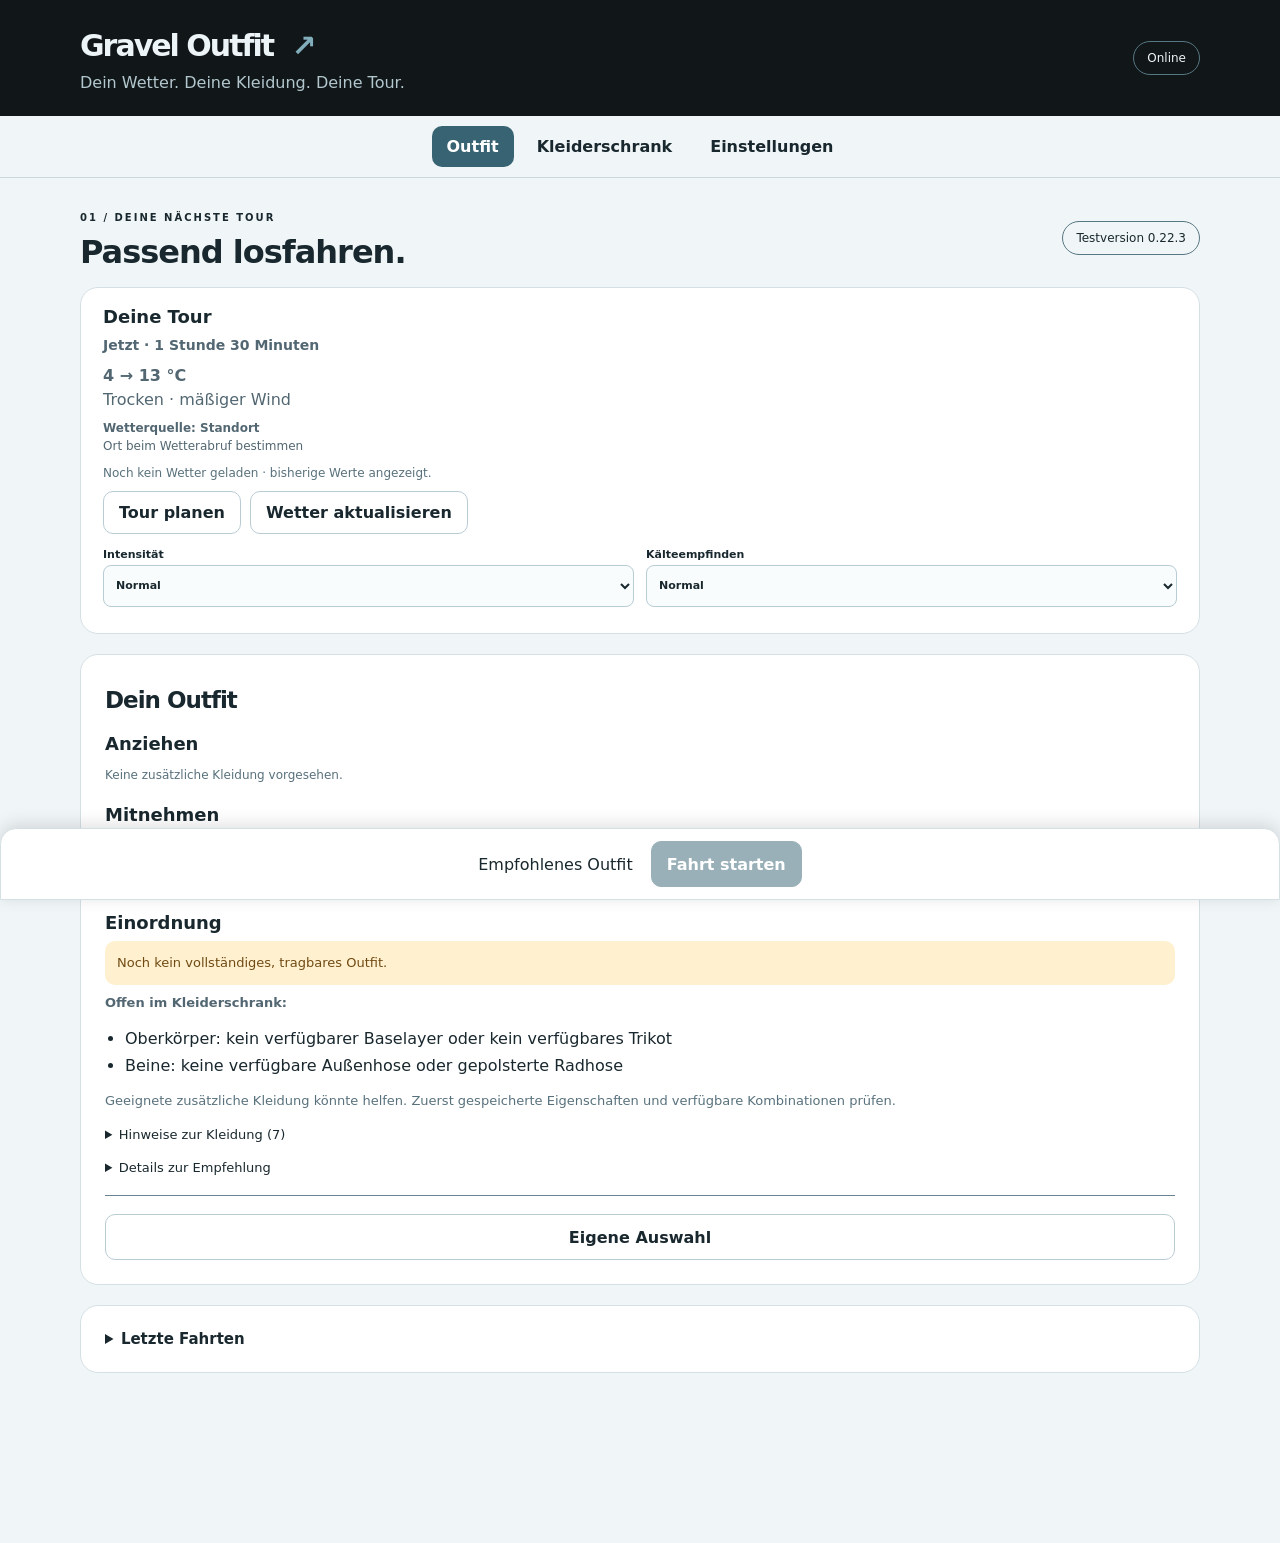
==== index.html @ 9cf62d89 "Add files via upload" ====
<!doctype html>
<html lang="de"><head><meta charset="utf-8"><meta name="viewport" content="width=device-width,initial-scale=1,viewport-fit=cover"><meta name="theme-color" content="#111719"><title>Gravel Outfit</title><link rel="manifest" href="./manifest.webmanifest"><link rel="icon" type="image/png" href="./icon-192.png"><link rel="apple-touch-icon" sizes="180x180" href="./icon-180.png"><link rel="stylesheet" href="./style.css?v=0.22.3"><script defer="" src="./excel-rules.js?v=0.22.3"></script><script defer="" src="./weather.js?v=0.22.3"></script><script defer="" src="./route.js?v=0.22.3"></script><script defer="" src="./planning.js?v=0.22.3"></script><script defer="" src="./personal.js?v=0.22.3"></script><script defer="" src="./history-weather.js?v=0.22.3"></script><script defer="" src="./history-ui.js?v=0.22.3"></script><script defer="" src="./season-learning.js?v=0.22.3"></script><script defer="" src="./tour-rules.js?v=0.22.3"></script><script defer="" src="./core.js?v=0.22.3"></script><script defer="" src="./ui-planning.js?v=0.22.3"></script><script defer="" src="./app.js?v=0.22.3"></script></head>
<body><header><div><span class="eyebrow">READY FOR THE NEXT RIDE</span><h1>Gravel Outfit<span>↗</span></h1><p>Dein Wetter. Deine Kleidung. Deine Tour.</p></div><span id="connection" role="status">Verbindung wird geprüft …</span></header>
<nav aria-label="Hauptnavigation"><button data-tab="outfit" aria-current="page">Outfit</button><button data-tab="wardrobe">Kleiderschrank</button><button data-tab="settings">Einstellungen</button></nav>
<main><p id="message" role="status" aria-live="polite"></p><section id="outfit"><div class="heading"><div><span class="eyebrow">01 / DEINE NÄCHSTE TOUR</span><h2>Passend losfahren.</h2></div><span class="badge">Testversion 0.22.3</span></div><div id="outfit-overview"><div id="tour-summary" class="panel"></div></div><div class="layout outfit-layout"><form id="weather" class="panel" hidden=""><div class="heading"><h3 tabindex="-1" id="planning-title">Tour planen</h3><button type="button" id="planning-back">Zurück</button></div><input type="hidden" id="weather-source" value="device"><div class="planning-options" role="group" aria-label="Tourplanung"><button type="button" id="choose-route" aria-pressed="false">GPX-Planung</button><button type="button" id="choose-manual" aria-pressed="false">Manuelles Wetter</button></div><p id="weather-source-info" class="muted"></p><button type="button" id="choose-device" class="text-button" hidden="">Aktueller Standort</button><div id="source-panels"><div id="route-controls" class="route-controls"><label class="file">Komoot-GPX-Datei auswählen<input id="route-file" type="file" accept=".gpx,application/gpx+xml,application/xml,text/xml"></label><details><summary>Hinweis</summary><p>Die GPX-Strecke wird lokal gespeichert. Beim Wetterabruf werden bis zu zwölf gerundete Streckenpunkte an Open-Meteo übertragen. Ein Komoot-Login ist nicht nötig.</p></details><div id="route-info"></div><button type="button" id="route-remove" hidden="">GPX-Strecke entfernen</button></div><details id="manual-weather" hidden=""><summary>Manuelles Wetter</summary><p>Start- und Endtemperatur, Wind und Regen selbst festlegen. Diese Werte ersetzen die automatische Prognose nach dem Übernehmen. Für Wind und Regen die stärksten erwarteten Bedingungen der Tour wählen. Ein zwischenzeitlicher Temperaturverlauf wird dabei nicht automatisch ergänzt.</p><div class="grid temperature-grid tour-temperatures"><label for="weather-startTemp">Außentemperatur Tourstart <output id="weather-startTemp-value" for="weather-startTemp">4 °C</output><input id="weather-startTemp" aria-label="Außentemperatur Tourstart" aria-describedby="weather-startTemp-value" name="startTemp" type="range" min="-10" max="40" step="1" value="4"><span class="range-scale"><span>−10 °C</span><span>+40 °C</span></span></label><label for="weather-endTemp">Außentemperatur Tourende <output id="weather-endTemp-value" for="weather-endTemp">13 °C</output><input id="weather-endTemp" aria-label="Außentemperatur Tourende" aria-describedby="weather-endTemp-value" name="endTemp" type="range" min="-10" max="40" step="1" value="13"><span class="range-scale"><span>−10 °C</span><span>+40 °C</span></span></label></div><label>Wind<select name="wind"><option value="0">Schwach · bis 15 km/h</option><option value="1">Mäßig · 16–30 km/h</option><option value="2">Stark · über 30 km/h</option></select></label><label>Niederschlag<select name="rain"><option value="0">Trocken</option><option value="1">Schauer</option><option value="2">Dauerregen</option></select></label><label><input name="fog" type="checkbox"> Nebel erwartet</label><label>Lichtverhältnisse<select name="light"><option value="auto">Aus Wetterdaten, falls verfügbar</option><option value="day">Tageslicht</option><option value="twilight">Dämmerung</option><option value="night">Dunkelheit</option></select></label><button type="submit" id="manual-apply" class="primary" hidden="">Manuelle Wetterwerte übernehmen</button></details></div><section class="tour-schedule" aria-label="Startzeit und Dauer"><label>Startzeit<select id="forecast-mode"><option value="now">Jetzt</option><option value="planned">Planen</option></select></label><div id="forecast-date-label" hidden=""><label>Datum<input id="forecast-day" type="date"></label><label>Uhrzeit<select id="forecast-time" aria-label="Uhrzeit in 30-Minuten-Schritten"></select></label></div><input id="forecast-date" type="hidden"><label><span id="ride-duration-label">Dauer</span><select id="ride-minutes" required=""></select></label><div id="route-timing"><div id="route-plan" hidden=""><label>Streckenart<select id="route-kind"><option value="single">Gesamte Strecke wie in der GPX-Datei</option><option value="outback">Hinfahrt laut GPX + identischer Rückweg</option></select></label><details><summary>Hinweis</summary><p>Für Hin- und Rückfahrt muss die GPX-Datei die Hinfahrt beschreiben. Die Rückfahrt wird in umgekehrter Richtung berechnet.</p></details><div id="return-plan" hidden=""><label>Fahrtdauer Rückfahrt<select id="return-minutes"></select></label><label id="stay-label">Aufenthalt am Wendepunkt<select id="stay-minutes"></select></label><div id="return-clock" hidden><label>Datum Rückfahrt<input id="return-day" type="date"></label><label>Antritt Rückweg<select id="return-time" aria-label="Rückfahrtzeit in 30-Minuten-Schritten"></select></label></div><details><summary>Hinweis</summary><p>Der Aufenthalt verschiebt die Rückfahrt. Sein Wetter wird ebenfalls berücksichtigt; die tatsächliche Auskühlung während einer Pause wird nicht individuell berechnet.</p></details></div></div></div><div id="plan-preview" role="status" aria-live="polite"></div></section><input name="effort" type="hidden" value="1"><input name="cold" type="hidden" value="1"><input name="duration" type="hidden" value="1"><div id="planning-optional"><details><summary>Optionale Schutzkleidung</summary><p class="muted">Automatisch lässt unnötige Zonen bei Wärme frei. „Keine …“ bleibt auch bei Kälte eine bewusste Auswahl; fehlender Schutz wird dann angezeigt.</p><label>Handschuhe<select name="opt-hands"><option value="auto">Automatisch</option><option value="none">Keine Handschuhe</option></select></label><label>Mütze<select name="opt-cap"><option value="auto">Automatisch</option><option value="none">Keine Mütze</option></select></label><label>Halstuch<select name="opt-buff"><option value="auto">Automatisch</option><option value="none">Kein Halstuch</option></select></label><label>Armlinge<select name="opt-arms"><option value="auto">Automatisch</option><option value="none">Keine Armlinge</option></select></label><label>Überschuhe<select name="opt-covers"><option value="auto">Automatisch</option><option value="none">Keine Überschuhe</option></select></label></details></div><details class="planning-details"><summary>Wetterdetails und Datenschutz</summary><p id="weather-privacy"></p><p id="forecast-location" role="status"></p><p id="forecast-timezone" class="muted"></p><div id="forecast-source"></div></details><button type="button" id="weather-auto" hidden="">Wetter laden</button><p id="forecast-status" role="status" aria-live="polite"></p><button type="button" id="planning-save" class="primary">Speichern</button></form><div id="outfit-results"><div id="recommendation" class="panel"></div><div id="ride" class="panel"></div></div></div><details id="ride-history" class="panel"><summary>Letzte Fahrten</summary><div id="rides"></div></details><div id="tour-bar" class="panel" aria-label="Toursteuerung"></div></section>
<section id="wardrobe" hidden=""><div class="heading"><div><span class="eyebrow">02 / DEINE AUSRÜSTUNG</span><h2>Bereit, wenn du es bist.</h2></div><button id="new" class="primary">+ Kleidungsstück</button></div><div class="toolbar"><label>Suche<input id="search" type="search" placeholder="Modell oder Art"></label><label>Ansicht<select id="filter"><option value="active">Aktiver Bestand</option><option value="available">Verfügbar</option><option value="laundry">In Wäsche</option><option value="unavailable">Nicht verfügbar</option><option value="archived">Archiv</option><option value="all">Alle</option></select></label></div><details class="panel"><summary>Meine Körpermaße</summary><form id="measurements"><div class="grid" id="measurement-fields"></div><button class="primary">Körpermaße speichern</button><p id="measurement-status" role="status"></p></form></details><label>Sortierung<select id="wardrobe-sort"><option value="zone">Körperzone und Schicht</option><option value="season">Saison</option></select></label><p id="count"></p><div id="items" class="wardrobe-list"></div></section>
<section id="settings" hidden=""><span class="eyebrow">03 / ALLES AUF DEINEM GERÄT</span><h2>Deine Daten bleiben bei dir.</h2><div class="panel"><h3>JSON-Datensicherung</h3><p>Bestand, Pflegehistorie, Wetter, Fahrten und gegebenenfalls die gespeicherte GPX-Strecke als Datei sichern. Ein Import ersetzt alle aktuellen Daten nach Bestätigung.</p><div class="actions"><button id="export" class="primary">Sicherung exportieren</button><label class="file">Sicherung importieren<input id="import" type="file" accept=".json,application/json"></label></div></div><div class="panel"><h3>Darstellung</h3><label>Farbmodus<select id="appearance"><option value="auto">Wie das Gerät</option><option value="light">Hell</option><option value="dark">Dunkel</option></select></label><h3>Offline &amp; Installation</h3><p id="offline">Offline-Speicher wird vorbereitet …</p><p>Einmal online vollständig öffnen. Danach funktioniert die App ohne Internet. Auf dem iPhone: Teilen → Zum Home-Bildschirm. In unterstützten Browsern: App installieren.</p><button id="install" hidden="">App installieren</button><button id="persist">Dauerhafte Speicherung anfragen</button><p id="storage"></p><p>Zur Anzeige des Ortsnamens werden beim Standortwetter gerundete Koordinaten an BigDataCloud gesendet. Keine Cloud-Synchronisierung. Browserdaten können gelöscht werden: regelmäßig eine Sicherung exportieren.</p></div><div class="panel"><h3>Richtwerte und Erfahrungen</h3><p>Grundlage: Radbekleidung_KI_2.xlsx, Stand 31.10.2026. Bestehende Kleidung und Erfahrungen bleiben erhalten. Aus Kategorien werden keine neuen Kleidungsstücke erzeugt.</p><label><input id="learning-enabled" type="checkbox"> Empfehlungen je Körperzone anhand neuer Fahrtrückmeldungen behutsam anpassen</label><p>Die Tabelle gibt die Grundkombination vor. Deine geänderten Temperaturbereiche und Erfahrungen passen sie an.</p><details><summary>Trainingsintensität</summary><p>Normal verwendet die neuen Richtwerte. Locker wird etwas wärmer, sportlich etwas leichter geplant. Deine Intensität bleibt bei den Fahrtrückmeldungen berücksichtigt. Die frühere Excel-Intensitätstabelle wird nicht mehr verwendet.</p></details><details><summary>Farben und Schutzschicht</summary><p>Grüne Kategorien sind laut neuer Tabelle vorhanden, rote Zielteile fehlen noch. Gelb kennzeichnet vorgesehene Ersatzkombinationen. Die Empfehlung verwendet ausschließlich deinen aktiven, verfügbaren Bestand. Nässeschutz gilt bei Regen in allen Temperaturstufen und kann über dem Toplayer getragen werden; Windschutz ersetzt keine Wärmeisolierung. Genau 0 °C verwendet die kältere der überlappenden Stufen.</p></details></div><div class="panel"><h3>Über diese Version</h3><p>Gravel Outfit 0.22.3 · HTML, CSS, JavaScript und IndexedDB. Empfehlungen bewerten verfügbare Schichtkombinationen. Wärme und Atmungsaktivität sind aus der Kleidungsfunktion abgeleitete Richtwerte. Neue Fahrtrückmeldungen passen bei aktivierter Lernfunktion die persönliche Temperatureinschätzung für jede Körperzone getrennt und schrittweise an. Die neue Tabelle ist die einzige Excel-Regelquelle. Persönliche Bereiche und Erfahrungen bleiben erhalten.</p></div></section></main>
<dialog id="editor"><form id="itemform"><div class="heading"><h2 id="editor-title">Kleidungsstück</h2><button type="button" id="close" aria-label="Schließen">✕</button></div><input name="id" type="hidden"><label>Hersteller<input name="manufacturer" maxlength="120" placeholder="Nicht hinterlegt"></label><label>Modell<input name="model" maxlength="160" required="" placeholder="Modell oder Bezeichnung"></label><label>Größe<select name="size"><option value="">Nicht angegeben</option><optgroup label="Buchstabengrößen"><option>M</option><option>L</option><option>XL</option><option>XXL</option></optgroup><optgroup label="Konfektionsgrößen"><option>44</option><option>46</option><option>48</option><option>50</option><option>52</option><option>54</option><option>56</option><option>58</option><option>60</option><option>62</option><option>64</option></optgroup><optgroup label="Schlanke Langgrößen"><option>90</option><option>94</option><option>98</option><option>102</option><option>106</option><option>110</option><option>114</option><option>118</option></optgroup></select></label><label>Saison<select name="season"><option value="">Automatisch aus deinem Temperaturbereich</option><option>Ganzjährig</option><option>Frühling</option><option>Sommer</option><option>Herbst</option><option>Winter</option></select></label><label>Bekleidungskategorie<select name="layer"></select></label><label>Art<select name="type"></select></label><label id="length-label">Ärmel- / Beinlänge<select name="length"></select></label><p id="length-hint" class="muted"></p><div class="grid temperature-grid"><label for="item-min">Dein Startbereich ab <output id="item-min-value" for="item-min">12 °C</output><input id="item-min" aria-label="Geeignet ab" aria-describedby="item-min-value" name="min" type="range" min="-25" max="50" step="1"><span class="range-scale"><span>−25 °C</span><span>50 °C</span></span></label><label for="item-max">Dein Startbereich bis <output id="item-max-value" for="item-max">35 °C</output><input id="item-max" aria-label="Geeignet bis" aria-describedby="item-max-value" name="max" type="range" min="-25" max="50" step="1"><span class="range-scale"><span>−25 °C</span><span>50 °C</span></span></label></div><div class="actions"><label><input name="wind" type="checkbox"> Winddicht</label><label><input name="rain" type="checkbox"> Wasserdicht</label><label><input name="waterRepellent" type="checkbox"> Wasserabweisend</label></div><p class="muted">Wasserabweisend schützt begrenzt vor Schauern. Wasserdicht ist eine eigene Eigenschaft für anhaltenden Regen.</p><div id="item-learning-range" class="note"></div><label id="visibility-label"><input name="visibilityPriority" type="checkbox"> Gute Sichtbarkeit bei Dämmerung, Dunkelheit und Nebel</label><label>Verfügbarkeit<select name="status"><option value="available">Verfügbar</option><option value="laundry">In Wäsche</option><option value="unavailable">Nicht verfügbar</option></select></label><p class="muted">Gespeicherte Temperatur-Zwischenwerte bleiben beim Bearbeiten anderer Angaben unverändert.</p><label>Notizen<textarea name="notes" maxlength="2000"></textarea></label><button class="primary">Speichern</button></form></dialog><dialog id="properties"><div class="heading"><h2 id="properties-title">Eigenschaften</h2><button id="properties-close" aria-label="Eigenschaften schließen">✕</button></div><div id="properties-content"></div><button id="properties-edit">Im Kleiderschrank bearbeiten</button></dialog><noscript>Bitte JavaScript aktivieren, um Gravel Outfit zu verwenden.</noscript></body></html>
---- style.css ----
@charset "UTF-8";:root{font-family:system-ui,-apple-system,sans-serif;color:#19282e;background:#f0f5f7;font-synthesis:none}*{box-sizing:border-box}body{margin:0}header{background:#111719;color:#fff;padding:36px max(22px,calc((100% - 1120px)/2));display:flex;justify-content:space-between;gap:20px;align-items:center}h1{font-size:clamp(28px,5vw,44px);letter-spacing:-2px;margin:8px 0}h1 span{color:#82adbb;margin-left:18px}p{line-height:1.55;color:#526772}header p{color:#b3c7ce;margin:0}.eyebrow{font-size:10px;font-weight:800;letter-spacing:2px}.badge,#connection{font-size:12px;border:1px solid #577783;border-radius:30px;padding:9px 13px}nav{position:sticky;top:0;z-index:2;background:#f0f5f7f5;border-bottom:1px solid #cbd9df;display:flex;justify-content:center;gap:8px;padding:10px}button,.file{cursor:pointer;font:inherit;border:1px solid #b9ccd4;background:#fff;color:#19282e;border-radius:10px;padding:11px 15px;font-weight:650}button:hover,.file:hover{filter:brightness(.95)}button:disabled{opacity:.5;cursor:not-allowed}button.primary,nav [aria-current]{background:#376372;color:#fff;border-color:#376372}nav button{border:0;background:transparent}.primary{background:#376372}main{max-width:1164px;margin:auto;padding:28px 22px 70px}h2{font-size:clamp(24px,4vw,32px);letter-spacing:-1px;margin:8px 0 24px}h3{font-size:18px;margin:0 0 14px}.heading{display:flex;justify-content:space-between;gap:16px;align-items:center;margin-bottom:16px}.heading h2{margin-bottom:0}.panel,.card{background:#fff;border:1px solid #d5e0e5;border-radius:18px;padding:24px;margin-bottom:20px}.layout{display:grid;grid-template-columns:minmax(280px,.85fr) minmax(320px,1.3fr);gap:22px}.grid{display:grid;grid-template-columns:1fr 1fr;gap:14px}label{display:block;font-size:13px;font-weight:650;margin:0 0 15px}input:not([type=checkbox],[type=hidden]),select,textarea{display:block;width:100%;font:inherit;color:inherit;background:#f9fcfd;border:1px solid #b8ccd5;border-radius:8px;padding:12px;margin-top:7px}input[type=checkbox]{accent-color:#376372}textarea{min-height:70px}button:focus-visible,input:focus-visible,select:focus-visible,textarea:focus-visible{outline:3px solid #528b9e;outline-offset:3px}.actions{display:flex;flex-wrap:wrap;gap:9px;align-items:center}.actions label{margin:0}.cards{display:grid;grid-template-columns:repeat(auto-fit,minmax(290px,1fr));gap:18px}.card{margin:0}.card h3{margin-top:10px}.chip{display:inline-block;font-size:11px;border-radius:20px;padding:5px 9px;background:#e1edf2}.warning{background:#fff0cf;color:#704a13;padding:12px;border-radius:10px}.muted,small{font-size:12px;color:#58717c}.line{padding:13px 0;border-bottom:1px solid #e3e8df;display:flex;justify-content:space-between;gap:15px}.line p{margin:4px 0;font-size:12px}.toolbar{display:flex;gap:16px}.toolbar label{flex:1}.file{display:inline-block;font-size:14px}.file input{max-width:220px}dialog{border:1px solid #a6c1cb;border-radius:20px;max-width:550px;width:calc(100% - 30px);max-height:90vh;padding:25px}dialog::backdrop{background:#0c151bb0}#message:empty{display:none}#message{background:#dbeaf0;padding:12px;border-radius:9px}details{margin-top:16px}summary{cursor:pointer;font-size:13px}ul{padding-left:20px}li{margin:8px 0}[hidden]{display:none!important}@media(max-width:700px){header{padding:25px 20px;align-items:start;flex-direction:column;gap:14px}.layout{grid-template-columns:1fr}main{padding:23px 14px 50px}.panel,.card{padding:19px}.heading{flex-wrap:wrap}nav{gap:0}nav button{padding:12px 10px;font-size:14px}.toolbar{flex-direction:column;gap:0}.grid{gap:10px}}
.mode-switch{display:flex;gap:8px;margin:20px 0}.mode-switch button{flex:1}.mode-switch [aria-pressed=true]{background:#376372;color:white}.manual-list{border:1px solid #cbd9df;border-radius:12px;padding:12px;max-height:360px;overflow:auto}.manual-list legend{font-size:12px;padding:0 5px}.manual-choice{display:flex;gap:12px;align-items:center;padding:10px 0;margin:0;border-bottom:1px solid #dbe5ea}.manual-choice input{width:20px;height:20px;flex-shrink:0}.manual-choice small{display:block;line-height:1.5}.selection-summary{background:#e1edf2;padding:12px;border-radius:8px}.table-scroll{overflow:auto}table{border-collapse:collapse;font-size:12px;width:100%;margin:12px 0}th,td{text-align:left;padding:9px;border-bottom:1px solid #cbd9df;min-width:85px}h4{margin:18px 0 6px;font-size:14px}

.temperature-grid label{line-height:1.6}.temperature-grid output{display:block;font-size:22px;line-height:1.4;font-weight:750;font-variant-numeric:tabular-nums;color:#376372}.temperature-grid input[type=range]{appearance:auto;-webkit-appearance:auto;border:0;background:transparent;accent-color:#376c7d;width:100%;height:42px;padding:0;margin:5px 0;cursor:pointer;touch-action:pan-y}.range-scale{display:flex;justify-content:space-between;font-size:10px;font-weight:400;color:#58717c}.range-scale span{white-space:nowrap}
/* Keep wide assessment tables inside their own scroll area on narrow screens. */
.layout>*,.panel{min-width:0}.table-scroll{max-width:100%}.manual-choice span,.line>div{min-width:0;overflow-wrap:anywhere}.card{overflow-wrap:anywhere}

.tour-temperatures{grid-template-columns:1fr;gap:4px}.action-chip{display:flex;align-items:center;justify-content:center;text-align:center;min-width:100px;min-height:44px;padding:9px 14px;border-radius:10px;font-size:13px;font-weight:750;flex-shrink:0}.action-wear{background:#ccebd5;color:#123f27;border:1px solid #83b997}.action-pack{background:#ffecac;color:#533d00;border:1px solid #d8b43e}.garment-link{text-align:left;background:transparent;border:0;padding:6px 0;font-weight:750;text-decoration:underline;text-underline-offset:3px}.excel-status{border-left:5px solid;padding:12px;border-radius:6px}.excel-status small{display:block;margin-top:6px}.excel-green{background:#e9f5e7;border-color:#4c7d40;color:#244722}.excel-yellow{background:#fff8db;border-color:#94720b;color:#5b4708}.excel-red,.excel-missing{background:#ffeded;border-color:#a72c2c;color:#771e1e}dl{display:grid;grid-template-columns:minmax(110px,.9fr) 1.1fr;gap:10px}dt{font-weight:700}dd{margin:0;overflow-wrap:anywhere}.note{padding:12px;background:#edf1df;border-radius:8px}#zipoff-label{line-height:1.6}.line{align-items:center}
@media(prefers-color-scheme:dark){:root:not([data-theme="light"]){color:#edf4f7;background:#101619;color-scheme:dark}html:not([data-theme="light"]) p,html:not([data-theme="light"]) small,html:not([data-theme="light"]) .muted,html:not([data-theme="light"]) .range-scale{color:#b9cbd2}html:not([data-theme="light"]) nav{background:#151e23f5;border-color:#3a515c}html:not([data-theme="light"]) .panel,html:not([data-theme="light"]) .card,html:not([data-theme="light"]) dialog{background:#1b282f;border-color:#425d6a}html:not([data-theme="light"]) input:not([type=checkbox],html:not([data-theme="light"]) [type=hidden]),html:not([data-theme="light"]) select,html:not([data-theme="light"]) textarea{background:#121e24;color:#edf4f7;border-color:#63818e}html:not([data-theme="light"]) button,html:not([data-theme="light"]) .file{background:#263b45;color:#e6f1f5;border-color:#63818e}html:not([data-theme="light"]) button.primary,html:not([data-theme="light"]) nav [aria-current],html:not([data-theme="light"]) .mode-switch [aria-pressed=true]{background:#82adbb;color:#10191e}html:not([data-theme="light"]) .temperature-grid output{color:#a3cbd9}html:not([data-theme="light"]) .action-wear{background:#244b34;color:#dcffe7;border-color:#70b98b}html:not([data-theme="light"]) .action-pack{background:#514319;color:#fff2bd;border-color:#d5b756}html:not([data-theme="light"]) .excel-green{background:#203b24;color:#d7f5cf;border-color:#9bcc82}html:not([data-theme="light"]) .excel-yellow{background:#443b19;color:#fff0b2;border-color:#d2b74b}html:not([data-theme="light"]) .excel-red,html:not([data-theme="light"]) .excel-missing{background:#492626;color:#ffd8d8;border-color:#e58383}html:not([data-theme="light"]) .selection-summary,html:not([data-theme="light"]) #message,html:not([data-theme="light"]) .note{background:#29414c;color:#e7f4f9}html:not([data-theme="light"]) .warning{background:#493a1e;color:#ffe3a9}html:not([data-theme="light"]) .line,html:not([data-theme="light"]) th,html:not([data-theme="light"]) td,html:not([data-theme="light"]) .manual-choice{border-color:#3a535f}html:not([data-theme="light"]) .chip{background:#304b58;color:#e6f1f5}html:not([data-theme="light"]) .garment-link{background:transparent;color:#e6f1f5}html:not([data-theme="light"]) .eyebrow{color:inherit}}
:root[data-theme="dark"]{color:#edf4f7;background:#101619;color-scheme:dark}html[data-theme="dark"] p,html[data-theme="dark"] small,html[data-theme="dark"] .muted,html[data-theme="dark"] .range-scale{color:#b9cbd2}html[data-theme="dark"] nav{background:#151e23f5;border-color:#3a515c}html[data-theme="dark"] .panel,html[data-theme="dark"] .card,html[data-theme="dark"] dialog{background:#1b282f;border-color:#425d6a}html[data-theme="dark"] input:not([type=checkbox],html[data-theme="dark"] [type=hidden]),html[data-theme="dark"] select,html[data-theme="dark"] textarea{background:#121e24;color:#edf4f7;border-color:#63818e}html[data-theme="dark"] button,html[data-theme="dark"] .file{background:#263b45;color:#e6f1f5;border-color:#63818e}html[data-theme="dark"] button.primary,html[data-theme="dark"] nav [aria-current],html[data-theme="dark"] .mode-switch [aria-pressed=true]{background:#82adbb;color:#10191e}html[data-theme="dark"] .temperature-grid output{color:#a3cbd9}html[data-theme="dark"] .action-wear{background:#244b34;color:#dcffe7;border-color:#70b98b}html[data-theme="dark"] .action-pack{background:#514319;color:#fff2bd;border-color:#d5b756}html[data-theme="dark"] .excel-green{background:#203b24;color:#d7f5cf;border-color:#9bcc82}html[data-theme="dark"] .excel-yellow{background:#443b19;color:#fff0b2;border-color:#d2b74b}html[data-theme="dark"] .excel-red,html[data-theme="dark"] .excel-missing{background:#492626;color:#ffd8d8;border-color:#e58383}html[data-theme="dark"] .selection-summary,html[data-theme="dark"] #message,html[data-theme="dark"] .note{background:#29414c;color:#e7f4f9}html[data-theme="dark"] .warning{background:#493a1e;color:#ffe3a9}html[data-theme="dark"] .line,html[data-theme="dark"] th,html[data-theme="dark"] td,html[data-theme="dark"] .manual-choice{border-color:#3a535f}html[data-theme="dark"] .chip{background:#304b58;color:#e6f1f5}html[data-theme="dark"] .garment-link{background:transparent;color:#e6f1f5}html[data-theme="dark"] .eyebrow{color:inherit}
@media(max-width:440px){.action-chip{min-width:88px;padding:9px 8px}.line{gap:10px}dl{grid-template-columns:1fr}dd{margin-bottom:8px}}

.variant-picker{padding:8px 0;font-size:12px}.variant-picker select{max-width:220px}input[type=range]{-webkit-tap-highlight-color:transparent}

/* Independent post-ride zone ratings. */
#zone-feedback[hidden]{display:none}#zone-feedback{margin:1rem 0;padding:1rem;border:1px solid var(--border,#66828e);border-radius:14px}.zone-feedback-row{display:grid;grid-template-columns:minmax(0,1fr) minmax(0,1fr);gap:.75rem;align-items:center;margin:.6rem 0}.zone-feedback-row>label{min-width:0;margin:0}.zone-feedback-row>label:first-child{display:flex;align-items:center;gap:.5rem;min-height:44px}.zone-feedback-row input{flex:none}.zone-feedback-row select{min-height:44px;width:100%;min-width:0}.zone-feedback-history li{margin:.4rem 0}.sr-only{position:absolute;width:1px;height:1px;padding:0;margin:-1px;overflow:hidden;clip:rect(0,0,0,0);white-space:nowrap;border:0}

.forecast-controls{border:1px solid var(--border,#66828e);padding:1rem;border-radius:14px;margin:1rem 0}.forecast-controls[hidden],#forecast-date-label[hidden]{display:none}.forecast-summary{margin-top:1rem}.forecast-summary small{display:block;line-height:1.6}#forecast-date,#ride-minutes{min-height:44px;min-width:0;max-width:100%}#forecast-status:empty{display:none}

@media(max-width:600px){.forecast-controls .grid{grid-template-columns:minmax(0,1fr)}}#forecast-date{width:100%}

.route-controls{border-bottom:1px solid var(--border,#66828e);padding-bottom:1rem;margin-bottom:1rem}#route-plan[hidden],#return-plan[hidden],#route-remove[hidden]{display:none}#plan-preview{margin:1rem 0}#plan-preview p{line-height:1.7}#route-file{max-width:100%}

/* Compact outfit home and dedicated planning view */
.outfit-layout{display:block}#tour-summary{padding:18px 22px}#tour-summary p{margin:8px 0}#tour-summary details{margin-top:12px}#tour-bar{position:fixed;bottom:0;left:0;right:0;z-index:5;margin:0;border-radius:16px 16px 0 0;display:flex;align-items:center;justify-content:center;gap:18px;padding:12px 18px calc(12px + env(safe-area-inset-bottom));box-shadow:0 -3px 18px #0002}#tour-bar button{min-height:46px}main{padding-bottom:150px}#ride{scroll-margin-top:80px}#weather{max-width:740px;margin-inline:auto}#manual-weather{margin:20px 0}#planning-title{margin:0}#tour-summary details p{font-size:13px}#ride-history>summary{font-weight:650;font-size:15px}body:has(#wardrobe:not([hidden])) #tour-bar,body:has(#settings:not([hidden])) #tour-bar{display:none}header{padding-block:20px}header h1{font-size:30px}header .eyebrow{display:none}@media(max-width:700px){header{padding:14px 18px;flex-direction:row;align-items:center}header h1{font-size:25px;margin:0}header p{display:none}header h1 span{margin-left:8px}#connection{font-size:10px;padding:7px}main{padding-bottom:150px}#tour-summary{padding:17px}#tour-bar{justify-content:space-between;gap:8px}#tour-bar span{font-size:12px}}
/* Compact tour overview and focused planning, 0.17 */
#tour-summary h3{margin-bottom:8px}#tour-summary .tour-time{font-size:14px}.tour-weather{font-size:16px;line-height:1.45}.tour-source{font-size:12px}.quiet-settings{display:grid;grid-template-columns:1fr 1fr;gap:12px;margin-top:14px}.quiet-settings label{font-size:11px;margin:0}.quiet-settings select{padding:8px;min-height:42px;margin-top:4px}.planning-options{display:grid;grid-template-columns:1fr 1fr;gap:12px}.planning-options [aria-pressed=true]{border:2px solid #528499;background:#d5e9f0;color:#183c4a}.text-button{font-size:12px;padding:7px 10px}.tour-schedule{margin-top:20px;border-top:1px solid #698491;padding-top:18px}#forecast-date-label{display:grid;grid-template-columns:1fr 1fr;gap:12px}#forecast-day{min-width:0;max-width:100%}#planning-save{width:100%;min-height:48px;margin-top:18px}.planning-details{margin-block:18px}#manual-weather>p{font-size:12px}#recommendation h2{font-size:23px;margin-bottom:18px}#recommendation h3{margin:20px 0 8px}.line small{display:block;margin-top:3px}.outfit-assessment{border-top:1px solid #698491;padding-top:5px;margin-top:20px}.outfit-assessment p{font-size:13px;margin:8px 0}.own-selection{border-top:1px solid #698491;padding-top:18px;margin-top:20px}.own-selection>button{width:100%;min-height:46px}#outfit-details{margin-top:18px}.outfit-warnings .warning{font-size:12px}.own-selection fieldset{min-width:0}#plan-preview p{margin:5px 0}#planning-title{font-size:20px}@media(max-width:420px){#forecast-date-label{grid-template-columns:1fr}.planning-options button{padding:12px 7px;font-size:13px}.quiet-settings{gap:9px}}

html[data-theme="dark"] .planning-options [aria-pressed=true]{background:#2a4e5c;color:#ecf8fc;border-color:#82adbb}@media(prefers-color-scheme:dark){html:not([data-theme="light"]) .planning-options [aria-pressed=true]{background:#2a4e5c;color:#ecf8fc;border-color:#82adbb}}

/* Compact wardrobe rows and consistent planning spacing, 0.19.0 */
#items{display:block}.wardrobe-garment{margin:0 0 10px;background:#fff;border:1px solid #d5e0e5;border-radius:14px;overflow:hidden}.wardrobe-garment>summary{display:grid;grid-template-columns:minmax(0,1fr) auto 14px;gap:10px;align-items:center;min-height:64px;padding:15px 16px;list-style:none;font-size:14px}.wardrobe-garment>summary::-webkit-details-marker{display:none}.wardrobe-garment>summary::after{content:'⌄';font-size:20px}.wardrobe-garment[open]>summary::after{transform:rotate(180deg)}.wardrobe-garment>summary strong{overflow-wrap:anywhere}.wardrobe-garment>summary .chip{font-size:10px}.garment-details{border-top:1px solid #b9ccd4;padding:4px 16px 18px}.garment-details p{font-size:13px}.garment-details .actions{gap:8px}.garment-details button{font-size:12px}#source-panels{margin-top:20px}#route-controls>.file{display:block;width:100%;margin:0 0 16px;padding:14px}#choose-device{margin-top:4px;margin-bottom:0}#route-info p{margin:14px 0}html[data-theme="dark"] .wardrobe-garment{background:#1b282f;border-color:#425d6a}@media(prefers-color-scheme:dark){html:not([data-theme="light"]) .wardrobe-garment{background:#1b282f;border-color:#425d6a}}

/* Surfblue and black, inspired by CUBE Nuroad C:62 EX. Status colors stay semantic. */
header{background:#111719;color:#edf4f7}header h1 span{color:#82adbb}input[type=checkbox],input[type=range]{accent-color:#528b9e}dialog::backdrop{background:#070d12b8}

.feedback-tree details{margin:12px 0;padding:12px;border:1px solid var(--border,#8b9fa5);border-radius:12px}.feedback-tree summary{font-weight:600;cursor:pointer}.feedback-branch label{margin-top:10px}#measurement-fields{grid-template-columns:repeat(auto-fit,minmax(150px,1fr))}#wardrobe-sort{margin-bottom:16px}

/* Keep season below the model; reserve the right columns for status and disclosure. */
.wardrobe-garment>summary{grid-template-columns:minmax(0,1fr) minmax(0,100px) 14px;column-gap:8px;row-gap:4px}
.wardrobe-garment>summary>strong{grid-column:1;grid-row:1;min-width:0}
.wardrobe-garment>summary>.muted{grid-column:1;grid-row:2;min-width:0;overflow-wrap:anywhere}
.wardrobe-garment>summary>.chip{grid-column:2;grid-row:1 / span 2;justify-self:end;max-width:100%;white-space:normal;overflow-wrap:anywhere;text-align:center}
.wardrobe-garment>summary::after{grid-column:3;grid-row:1 / span 2}


.measurement-value{min-height:48px}
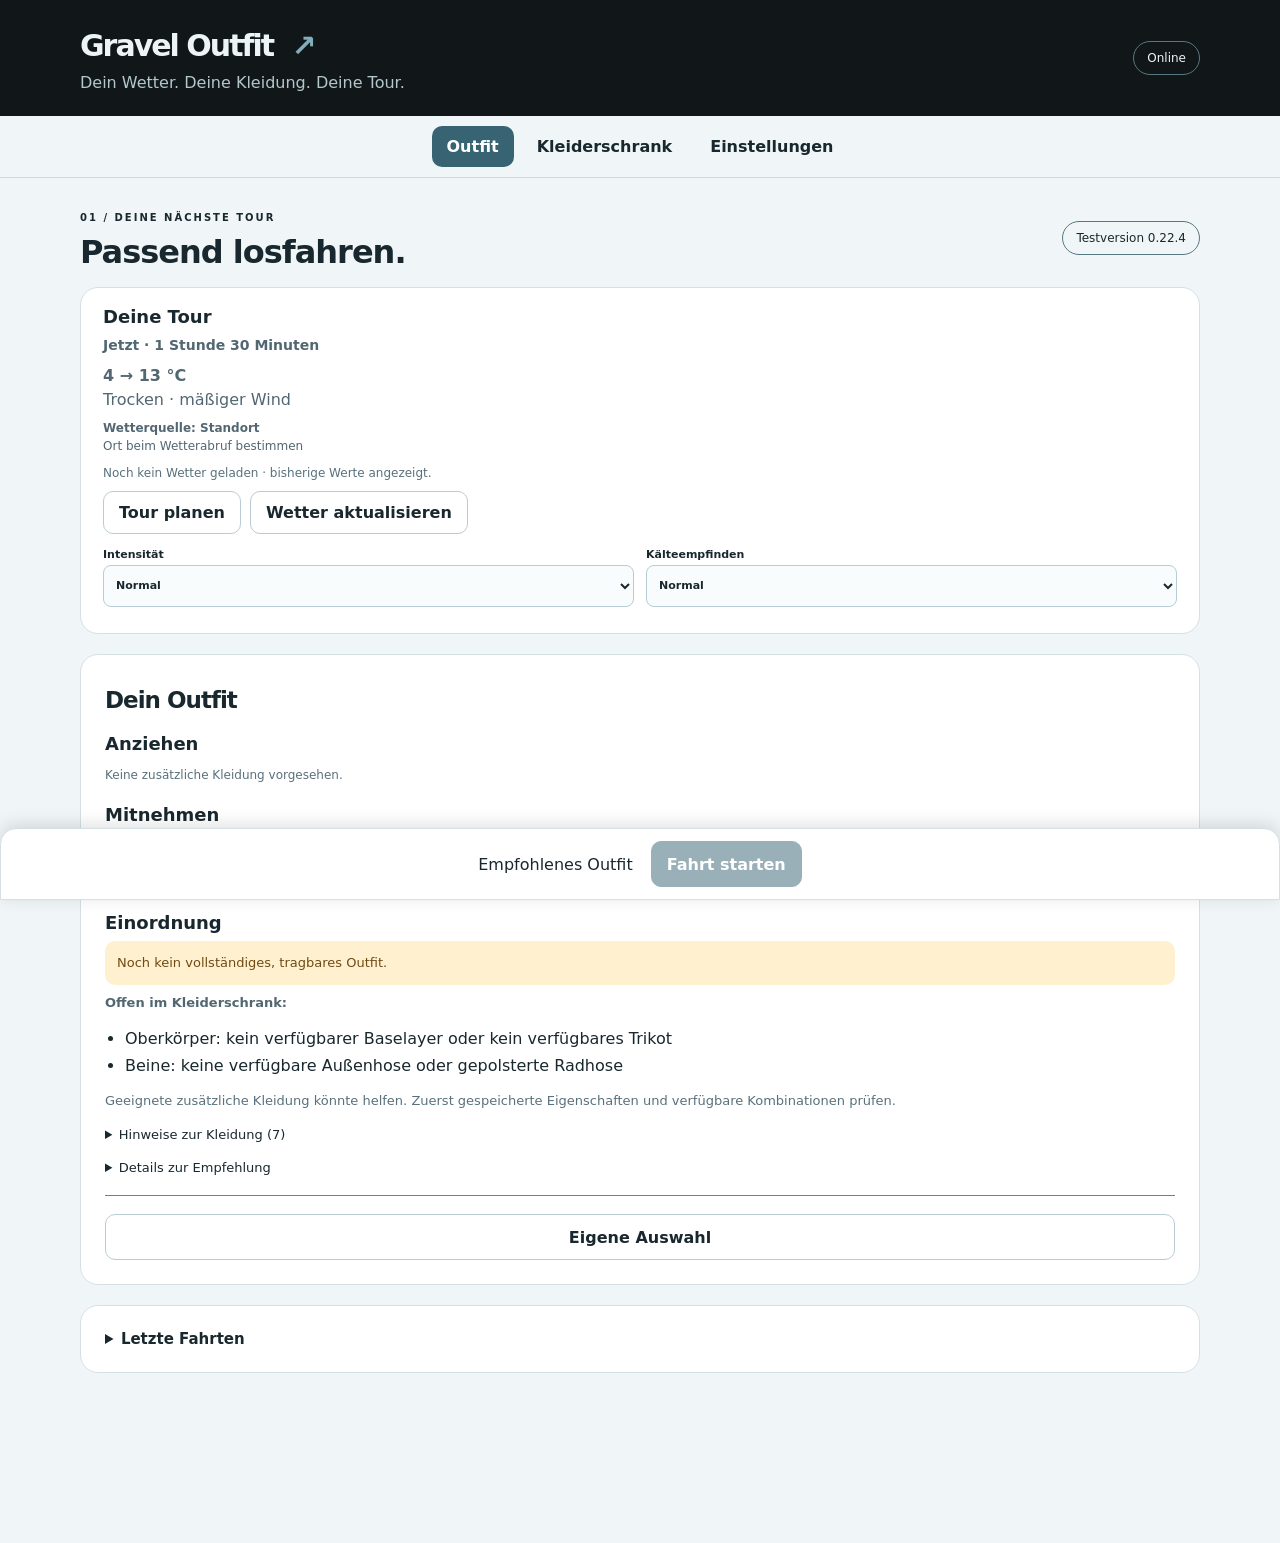
==== commit 012d73d8: "Add files via upload" ====
--- a/index.html
+++ b/index.html
@@ -1,8 +1,8 @@
 <!doctype html>
-<html lang="de"><head><meta charset="utf-8"><meta name="viewport" content="width=device-width,initial-scale=1,viewport-fit=cover"><meta name="theme-color" content="#111719"><title>Gravel Outfit</title><link rel="manifest" href="./manifest.webmanifest"><link rel="icon" type="image/png" href="./icon-192.png"><link rel="apple-touch-icon" sizes="180x180" href="./icon-180.png"><link rel="stylesheet" href="./style.css?v=0.22.3"><script defer="" src="./excel-rules.js?v=0.22.3"></script><script defer="" src="./weather.js?v=0.22.3"></script><script defer="" src="./route.js?v=0.22.3"></script><script defer="" src="./planning.js?v=0.22.3"></script><script defer="" src="./personal.js?v=0.22.3"></script><script defer="" src="./history-weather.js?v=0.22.3"></script><script defer="" src="./history-ui.js?v=0.22.3"></script><script defer="" src="./season-learning.js?v=0.22.3"></script><script defer="" src="./tour-rules.js?v=0.22.3"></script><script defer="" src="./core.js?v=0.22.3"></script><script defer="" src="./ui-planning.js?v=0.22.3"></script><script defer="" src="./app.js?v=0.22.3"></script></head>
+<html lang="de"><head><meta charset="utf-8"><meta name="viewport" content="width=device-width,initial-scale=1,viewport-fit=cover"><meta name="theme-color" content="#111719"><title>Gravel Outfit</title><link rel="manifest" href="./manifest.webmanifest"><link rel="icon" type="image/png" href="./icon-192.png"><link rel="apple-touch-icon" sizes="180x180" href="./icon-180.png"><link rel="stylesheet" href="./style.css?v=0.22.4"><script defer="" src="./excel-rules.js?v=0.22.4"></script><script defer="" src="./weather.js?v=0.22.4"></script><script defer="" src="./route.js?v=0.22.4"></script><script defer="" src="./planning.js?v=0.22.4"></script><script defer="" src="./personal.js?v=0.22.4"></script><script defer="" src="./history-weather.js?v=0.22.4"></script><script defer="" src="./history-ui.js?v=0.22.4"></script><script defer="" src="./season-learning.js?v=0.22.4"></script><script defer="" src="./tour-rules.js?v=0.22.4"></script><script defer="" src="./core.js?v=0.22.4"></script><script defer="" src="./ui-planning.js?v=0.22.4"></script><script defer="" src="./app.js?v=0.22.4"></script></head>
 <body><header><div><span class="eyebrow">READY FOR THE NEXT RIDE</span><h1>Gravel Outfit<span>↗</span></h1><p>Dein Wetter. Deine Kleidung. Deine Tour.</p></div><span id="connection" role="status">Verbindung wird geprüft …</span></header>
 <nav aria-label="Hauptnavigation"><button data-tab="outfit" aria-current="page">Outfit</button><button data-tab="wardrobe">Kleiderschrank</button><button data-tab="settings">Einstellungen</button></nav>
-<main><p id="message" role="status" aria-live="polite"></p><section id="outfit"><div class="heading"><div><span class="eyebrow">01 / DEINE NÄCHSTE TOUR</span><h2>Passend losfahren.</h2></div><span class="badge">Testversion 0.22.3</span></div><div id="outfit-overview"><div id="tour-summary" class="panel"></div></div><div class="layout outfit-layout"><form id="weather" class="panel" hidden=""><div class="heading"><h3 tabindex="-1" id="planning-title">Tour planen</h3><button type="button" id="planning-back">Zurück</button></div><input type="hidden" id="weather-source" value="device"><div class="planning-options" role="group" aria-label="Tourplanung"><button type="button" id="choose-route" aria-pressed="false">GPX-Planung</button><button type="button" id="choose-manual" aria-pressed="false">Manuelles Wetter</button></div><p id="weather-source-info" class="muted"></p><button type="button" id="choose-device" class="text-button" hidden="">Aktueller Standort</button><div id="source-panels"><div id="route-controls" class="route-controls"><label class="file">Komoot-GPX-Datei auswählen<input id="route-file" type="file" accept=".gpx,application/gpx+xml,application/xml,text/xml"></label><details><summary>Hinweis</summary><p>Die GPX-Strecke wird lokal gespeichert. Beim Wetterabruf werden bis zu zwölf gerundete Streckenpunkte an Open-Meteo übertragen. Ein Komoot-Login ist nicht nötig.</p></details><div id="route-info"></div><button type="button" id="route-remove" hidden="">GPX-Strecke entfernen</button></div><details id="manual-weather" hidden=""><summary>Manuelles Wetter</summary><p>Start- und Endtemperatur, Wind und Regen selbst festlegen. Diese Werte ersetzen die automatische Prognose nach dem Übernehmen. Für Wind und Regen die stärksten erwarteten Bedingungen der Tour wählen. Ein zwischenzeitlicher Temperaturverlauf wird dabei nicht automatisch ergänzt.</p><div class="grid temperature-grid tour-temperatures"><label for="weather-startTemp">Außentemperatur Tourstart <output id="weather-startTemp-value" for="weather-startTemp">4 °C</output><input id="weather-startTemp" aria-label="Außentemperatur Tourstart" aria-describedby="weather-startTemp-value" name="startTemp" type="range" min="-10" max="40" step="1" value="4"><span class="range-scale"><span>−10 °C</span><span>+40 °C</span></span></label><label for="weather-endTemp">Außentemperatur Tourende <output id="weather-endTemp-value" for="weather-endTemp">13 °C</output><input id="weather-endTemp" aria-label="Außentemperatur Tourende" aria-describedby="weather-endTemp-value" name="endTemp" type="range" min="-10" max="40" step="1" value="13"><span class="range-scale"><span>−10 °C</span><span>+40 °C</span></span></label></div><label>Wind<select name="wind"><option value="0">Schwach · bis 15 km/h</option><option value="1">Mäßig · 16–30 km/h</option><option value="2">Stark · über 30 km/h</option></select></label><label>Niederschlag<select name="rain"><option value="0">Trocken</option><option value="1">Schauer</option><option value="2">Dauerregen</option></select></label><label><input name="fog" type="checkbox"> Nebel erwartet</label><label>Lichtverhältnisse<select name="light"><option value="auto">Aus Wetterdaten, falls verfügbar</option><option value="day">Tageslicht</option><option value="twilight">Dämmerung</option><option value="night">Dunkelheit</option></select></label><button type="submit" id="manual-apply" class="primary" hidden="">Manuelle Wetterwerte übernehmen</button></details></div><section class="tour-schedule" aria-label="Startzeit und Dauer"><label>Startzeit<select id="forecast-mode"><option value="now">Jetzt</option><option value="planned">Planen</option></select></label><div id="forecast-date-label" hidden=""><label>Datum<input id="forecast-day" type="date"></label><label>Uhrzeit<select id="forecast-time" aria-label="Uhrzeit in 30-Minuten-Schritten"></select></label></div><input id="forecast-date" type="hidden"><label><span id="ride-duration-label">Dauer</span><select id="ride-minutes" required=""></select></label><div id="route-timing"><div id="route-plan" hidden=""><label>Streckenart<select id="route-kind"><option value="single">Gesamte Strecke wie in der GPX-Datei</option><option value="outback">Hinfahrt laut GPX + identischer Rückweg</option></select></label><details><summary>Hinweis</summary><p>Für Hin- und Rückfahrt muss die GPX-Datei die Hinfahrt beschreiben. Die Rückfahrt wird in umgekehrter Richtung berechnet.</p></details><div id="return-plan" hidden=""><label>Fahrtdauer Rückfahrt<select id="return-minutes"></select></label><label id="stay-label">Aufenthalt am Wendepunkt<select id="stay-minutes"></select></label><div id="return-clock" hidden><label>Datum Rückfahrt<input id="return-day" type="date"></label><label>Antritt Rückweg<select id="return-time" aria-label="Rückfahrtzeit in 30-Minuten-Schritten"></select></label></div><details><summary>Hinweis</summary><p>Der Aufenthalt verschiebt die Rückfahrt. Sein Wetter wird ebenfalls berücksichtigt; die tatsächliche Auskühlung während einer Pause wird nicht individuell berechnet.</p></details></div></div></div><div id="plan-preview" role="status" aria-live="polite"></div></section><input name="effort" type="hidden" value="1"><input name="cold" type="hidden" value="1"><input name="duration" type="hidden" value="1"><div id="planning-optional"><details><summary>Optionale Schutzkleidung</summary><p class="muted">Automatisch lässt unnötige Zonen bei Wärme frei. „Keine …“ bleibt auch bei Kälte eine bewusste Auswahl; fehlender Schutz wird dann angezeigt.</p><label>Handschuhe<select name="opt-hands"><option value="auto">Automatisch</option><option value="none">Keine Handschuhe</option></select></label><label>Mütze<select name="opt-cap"><option value="auto">Automatisch</option><option value="none">Keine Mütze</option></select></label><label>Halstuch<select name="opt-buff"><option value="auto">Automatisch</option><option value="none">Kein Halstuch</option></select></label><label>Armlinge<select name="opt-arms"><option value="auto">Automatisch</option><option value="none">Keine Armlinge</option></select></label><label>Überschuhe<select name="opt-covers"><option value="auto">Automatisch</option><option value="none">Keine Überschuhe</option></select></label></details></div><details class="planning-details"><summary>Wetterdetails und Datenschutz</summary><p id="weather-privacy"></p><p id="forecast-location" role="status"></p><p id="forecast-timezone" class="muted"></p><div id="forecast-source"></div></details><button type="button" id="weather-auto" hidden="">Wetter laden</button><p id="forecast-status" role="status" aria-live="polite"></p><button type="button" id="planning-save" class="primary">Speichern</button></form><div id="outfit-results"><div id="recommendation" class="panel"></div><div id="ride" class="panel"></div></div></div><details id="ride-history" class="panel"><summary>Letzte Fahrten</summary><div id="rides"></div></details><div id="tour-bar" class="panel" aria-label="Toursteuerung"></div></section>
+<main><p id="message" role="status" aria-live="polite"></p><section id="outfit"><div class="heading"><div><span class="eyebrow">01 / DEINE NÄCHSTE TOUR</span><h2>Passend losfahren.</h2></div><span class="badge">Testversion 0.22.4</span></div><div id="outfit-overview"><div id="tour-summary" class="panel"></div></div><div class="layout outfit-layout"><form id="weather" class="panel" hidden=""><div class="heading"><h3 tabindex="-1" id="planning-title">Tour planen</h3><button type="button" id="planning-back">Zurück</button></div><input type="hidden" id="weather-source" value="device"><div class="planning-options" role="group" aria-label="Tourplanung"><button type="button" id="choose-route" aria-pressed="false">GPX-Planung</button><button type="button" id="choose-manual" aria-pressed="false">Manuelles Wetter</button></div><p id="weather-source-info" class="muted"></p><button type="button" id="choose-device" class="text-button" hidden="">Aktueller Standort</button><div id="source-panels"><div id="route-controls" class="route-controls"><label class="file">Komoot-GPX-Datei auswählen<input id="route-file" type="file" accept=".gpx,application/gpx+xml,application/xml,text/xml"></label><details><summary>Hinweis</summary><p>Die GPX-Strecke wird lokal gespeichert. Beim Wetterabruf werden bis zu zwölf gerundete Streckenpunkte an Open-Meteo übertragen. Ein Komoot-Login ist nicht nötig.</p></details><div id="route-info"></div><button type="button" id="route-remove" hidden="">GPX-Strecke entfernen</button></div><details id="manual-weather" hidden=""><summary>Manuelles Wetter</summary><p>Start- und Endtemperatur, Wind und Regen selbst festlegen. Diese Werte ersetzen die automatische Prognose nach dem Übernehmen. Für Wind und Regen die stärksten erwarteten Bedingungen der Tour wählen. Ein zwischenzeitlicher Temperaturverlauf wird dabei nicht automatisch ergänzt.</p><div class="grid temperature-grid tour-temperatures"><label for="weather-startTemp">Außentemperatur Tourstart <output id="weather-startTemp-value" for="weather-startTemp">4 °C</output><input id="weather-startTemp" aria-label="Außentemperatur Tourstart" aria-describedby="weather-startTemp-value" name="startTemp" type="range" min="-10" max="40" step="1" value="4"><span class="range-scale"><span>−10 °C</span><span>+40 °C</span></span></label><label for="weather-endTemp">Außentemperatur Tourende <output id="weather-endTemp-value" for="weather-endTemp">13 °C</output><input id="weather-endTemp" aria-label="Außentemperatur Tourende" aria-describedby="weather-endTemp-value" name="endTemp" type="range" min="-10" max="40" step="1" value="13"><span class="range-scale"><span>−10 °C</span><span>+40 °C</span></span></label></div><label>Wind<select name="wind"><option value="0">Schwach · bis 15 km/h</option><option value="1">Mäßig · 16–30 km/h</option><option value="2">Stark · über 30 km/h</option></select></label><label>Niederschlag<select name="rain"><option value="0">Trocken</option><option value="1">Schauer</option><option value="2">Dauerregen</option></select></label><label><input name="fog" type="checkbox"> Nebel erwartet</label><label>Lichtverhältnisse<select name="light"><option value="auto">Aus Wetterdaten, falls verfügbar</option><option value="day">Tageslicht</option><option value="twilight">Dämmerung</option><option value="night">Dunkelheit</option></select></label><button type="submit" id="manual-apply" class="primary" hidden="">Manuelle Wetterwerte übernehmen</button></details></div><section class="tour-schedule" aria-label="Startzeit und Dauer"><label>Startzeit<select id="forecast-mode"><option value="now">Jetzt</option><option value="planned">Planen</option></select></label><div id="forecast-date-label" hidden=""><label>Datum<input id="forecast-day" type="date"></label><label>Uhrzeit<select id="forecast-time" aria-label="Uhrzeit in 30-Minuten-Schritten"></select></label></div><input id="forecast-date" type="hidden"><label><span id="ride-duration-label">Dauer</span><select id="ride-minutes" required=""></select></label><div id="route-timing"><div id="route-plan" hidden=""><label>Streckenart<select id="route-kind"><option value="single">Durchgehende Tour</option><option value="outback">Hin- und Rückfahrt</option></select></label><details id="route-plan-hint"><summary>Hinweis zur GPX-Strecke</summary><p>Für Hin- und Rückfahrt muss die GPX-Datei die Hinfahrt beschreiben. Die Rückfahrt wird in umgekehrter Richtung berechnet.</p></details><div id="return-plan" hidden=""><label>Fahrtdauer Rückfahrt<select id="return-minutes"></select></label><label id="stay-label">Aufenthalt am Wendepunkt<select id="stay-minutes"></select></label><div id="return-clock" hidden><label>Datum Rückfahrt<input id="return-day" type="date"></label><label>Antritt Rückweg<select id="return-time" aria-label="Rückfahrtzeit in 30-Minuten-Schritten"></select></label></div><details><summary>Hinweis</summary><p>Der Aufenthalt verschiebt die Rückfahrt. Sein Wetter wird ebenfalls berücksichtigt; die tatsächliche Auskühlung während einer Pause wird nicht individuell berechnet.</p></details></div></div></div><div id="plan-preview" role="status" aria-live="polite"></div></section><input name="effort" type="hidden" value="1"><input name="cold" type="hidden" value="1"><input name="duration" type="hidden" value="1"><div id="planning-optional"><details><summary>Optionale Schutzkleidung</summary><p class="muted">Automatisch lässt unnötige Zonen bei Wärme frei. „Keine …“ bleibt auch bei Kälte eine bewusste Auswahl; fehlender Schutz wird dann angezeigt.</p><label>Handschuhe<select name="opt-hands"><option value="auto">Automatisch</option><option value="none">Keine Handschuhe</option></select></label><label>Mütze<select name="opt-cap"><option value="auto">Automatisch</option><option value="none">Keine Mütze</option></select></label><label>Halstuch<select name="opt-buff"><option value="auto">Automatisch</option><option value="none">Kein Halstuch</option></select></label><label>Armlinge<select name="opt-arms"><option value="auto">Automatisch</option><option value="none">Keine Armlinge</option></select></label><label>Überschuhe<select name="opt-covers"><option value="auto">Automatisch</option><option value="none">Keine Überschuhe</option></select></label></details></div><details class="planning-details"><summary>Wetterdetails und Datenschutz</summary><p id="weather-privacy"></p><p id="forecast-location" role="status"></p><p id="forecast-timezone" class="muted"></p><div id="forecast-source"></div></details><button type="button" id="weather-auto" hidden="">Wetter laden</button><p id="forecast-status" role="status" aria-live="polite"></p><button type="button" id="planning-save" class="primary">Speichern</button></form><div id="outfit-results"><div id="recommendation" class="panel"></div><div id="ride" class="panel"></div></div></div><details id="ride-history" class="panel"><summary>Letzte Fahrten</summary><div id="rides"></div></details><div id="tour-bar" class="panel" aria-label="Toursteuerung"></div></section>
 <section id="wardrobe" hidden=""><div class="heading"><div><span class="eyebrow">02 / DEINE AUSRÜSTUNG</span><h2>Bereit, wenn du es bist.</h2></div><button id="new" class="primary">+ Kleidungsstück</button></div><div class="toolbar"><label>Suche<input id="search" type="search" placeholder="Modell oder Art"></label><label>Ansicht<select id="filter"><option value="active">Aktiver Bestand</option><option value="available">Verfügbar</option><option value="laundry">In Wäsche</option><option value="unavailable">Nicht verfügbar</option><option value="archived">Archiv</option><option value="all">Alle</option></select></label></div><details class="panel"><summary>Meine Körpermaße</summary><form id="measurements"><div class="grid" id="measurement-fields"></div><button class="primary">Körpermaße speichern</button><p id="measurement-status" role="status"></p></form></details><label>Sortierung<select id="wardrobe-sort"><option value="zone">Körperzone und Schicht</option><option value="season">Saison</option></select></label><p id="count"></p><div id="items" class="wardrobe-list"></div></section>
-<section id="settings" hidden=""><span class="eyebrow">03 / ALLES AUF DEINEM GERÄT</span><h2>Deine Daten bleiben bei dir.</h2><div class="panel"><h3>JSON-Datensicherung</h3><p>Bestand, Pflegehistorie, Wetter, Fahrten und gegebenenfalls die gespeicherte GPX-Strecke als Datei sichern. Ein Import ersetzt alle aktuellen Daten nach Bestätigung.</p><div class="actions"><button id="export" class="primary">Sicherung exportieren</button><label class="file">Sicherung importieren<input id="import" type="file" accept=".json,application/json"></label></div></div><div class="panel"><h3>Darstellung</h3><label>Farbmodus<select id="appearance"><option value="auto">Wie das Gerät</option><option value="light">Hell</option><option value="dark">Dunkel</option></select></label><h3>Offline &amp; Installation</h3><p id="offline">Offline-Speicher wird vorbereitet …</p><p>Einmal online vollständig öffnen. Danach funktioniert die App ohne Internet. Auf dem iPhone: Teilen → Zum Home-Bildschirm. In unterstützten Browsern: App installieren.</p><button id="install" hidden="">App installieren</button><button id="persist">Dauerhafte Speicherung anfragen</button><p id="storage"></p><p>Zur Anzeige des Ortsnamens werden beim Standortwetter gerundete Koordinaten an BigDataCloud gesendet. Keine Cloud-Synchronisierung. Browserdaten können gelöscht werden: regelmäßig eine Sicherung exportieren.</p></div><div class="panel"><h3>Richtwerte und Erfahrungen</h3><p>Grundlage: Radbekleidung_KI_2.xlsx, Stand 31.10.2026. Bestehende Kleidung und Erfahrungen bleiben erhalten. Aus Kategorien werden keine neuen Kleidungsstücke erzeugt.</p><label><input id="learning-enabled" type="checkbox"> Empfehlungen je Körperzone anhand neuer Fahrtrückmeldungen behutsam anpassen</label><p>Die Tabelle gibt die Grundkombination vor. Deine geänderten Temperaturbereiche und Erfahrungen passen sie an.</p><details><summary>Trainingsintensität</summary><p>Normal verwendet die neuen Richtwerte. Locker wird etwas wärmer, sportlich etwas leichter geplant. Deine Intensität bleibt bei den Fahrtrückmeldungen berücksichtigt. Die frühere Excel-Intensitätstabelle wird nicht mehr verwendet.</p></details><details><summary>Farben und Schutzschicht</summary><p>Grüne Kategorien sind laut neuer Tabelle vorhanden, rote Zielteile fehlen noch. Gelb kennzeichnet vorgesehene Ersatzkombinationen. Die Empfehlung verwendet ausschließlich deinen aktiven, verfügbaren Bestand. Nässeschutz gilt bei Regen in allen Temperaturstufen und kann über dem Toplayer getragen werden; Windschutz ersetzt keine Wärmeisolierung. Genau 0 °C verwendet die kältere der überlappenden Stufen.</p></details></div><div class="panel"><h3>Über diese Version</h3><p>Gravel Outfit 0.22.3 · HTML, CSS, JavaScript und IndexedDB. Empfehlungen bewerten verfügbare Schichtkombinationen. Wärme und Atmungsaktivität sind aus der Kleidungsfunktion abgeleitete Richtwerte. Neue Fahrtrückmeldungen passen bei aktivierter Lernfunktion die persönliche Temperatureinschätzung für jede Körperzone getrennt und schrittweise an. Die neue Tabelle ist die einzige Excel-Regelquelle. Persönliche Bereiche und Erfahrungen bleiben erhalten.</p></div></section></main>
+<section id="settings" hidden=""><span class="eyebrow">03 / ALLES AUF DEINEM GERÄT</span><h2>Deine Daten bleiben bei dir.</h2><div class="panel"><h3>JSON-Datensicherung</h3><p>Bestand, Pflegehistorie, Wetter, Fahrten und gegebenenfalls die gespeicherte GPX-Strecke als Datei sichern. Ein Import ersetzt alle aktuellen Daten nach Bestätigung.</p><div class="actions"><button id="export" class="primary">Sicherung exportieren</button><label class="file">Sicherung importieren<input id="import" type="file" accept=".json,application/json"></label></div></div><div class="panel"><h3>Darstellung</h3><label>Farbmodus<select id="appearance"><option value="auto">Wie das Gerät</option><option value="light">Hell</option><option value="dark">Dunkel</option></select></label><h3>Offline &amp; Installation</h3><p id="offline">Offline-Speicher wird vorbereitet …</p><p>Einmal online vollständig öffnen. Danach funktioniert die App ohne Internet. Auf dem iPhone: Teilen → Zum Home-Bildschirm. In unterstützten Browsern: App installieren.</p><button id="install" hidden="">App installieren</button><button id="persist">Dauerhafte Speicherung anfragen</button><p id="storage"></p><p>Zur Anzeige des Ortsnamens werden beim Standortwetter gerundete Koordinaten an BigDataCloud gesendet. Keine Cloud-Synchronisierung. Browserdaten können gelöscht werden: regelmäßig eine Sicherung exportieren.</p></div><div class="panel"><h3>Richtwerte und Erfahrungen</h3><p>Grundlage: Radbekleidung_KI_2.xlsx, Stand 31.10.2026. Bestehende Kleidung und Erfahrungen bleiben erhalten. Aus Kategorien werden keine neuen Kleidungsstücke erzeugt.</p><label><input id="learning-enabled" type="checkbox"> Empfehlungen je Körperzone anhand neuer Fahrtrückmeldungen behutsam anpassen</label><p>Die Tabelle gibt die Grundkombination vor. Deine geänderten Temperaturbereiche und Erfahrungen passen sie an.</p><details><summary>Trainingsintensität</summary><p>Normal verwendet die neuen Richtwerte. Locker wird etwas wärmer, sportlich etwas leichter geplant. Deine Intensität bleibt bei den Fahrtrückmeldungen berücksichtigt. Die frühere Excel-Intensitätstabelle wird nicht mehr verwendet.</p></details><details><summary>Farben und Schutzschicht</summary><p>Grüne Kategorien sind laut neuer Tabelle vorhanden, rote Zielteile fehlen noch. Gelb kennzeichnet vorgesehene Ersatzkombinationen. Die Empfehlung verwendet ausschließlich deinen aktiven, verfügbaren Bestand. Nässeschutz gilt bei Regen in allen Temperaturstufen und kann über dem Toplayer getragen werden; Windschutz ersetzt keine Wärmeisolierung. Genau 0 °C verwendet die kältere der überlappenden Stufen.</p></details></div><div class="panel"><h3>Über diese Version</h3><p>Gravel Outfit 0.22.4 · HTML, CSS, JavaScript und IndexedDB. Empfehlungen bewerten verfügbare Schichtkombinationen. Wärme und Atmungsaktivität sind aus der Kleidungsfunktion abgeleitete Richtwerte. Neue Fahrtrückmeldungen passen bei aktivierter Lernfunktion die persönliche Temperatureinschätzung für jede Körperzone getrennt und schrittweise an. Die neue Tabelle ist die einzige Excel-Regelquelle. Persönliche Bereiche und Erfahrungen bleiben erhalten.</p></div></section></main>
 <dialog id="editor"><form id="itemform"><div class="heading"><h2 id="editor-title">Kleidungsstück</h2><button type="button" id="close" aria-label="Schließen">✕</button></div><input name="id" type="hidden"><label>Hersteller<input name="manufacturer" maxlength="120" placeholder="Nicht hinterlegt"></label><label>Modell<input name="model" maxlength="160" required="" placeholder="Modell oder Bezeichnung"></label><label>Größe<select name="size"><option value="">Nicht angegeben</option><optgroup label="Buchstabengrößen"><option>M</option><option>L</option><option>XL</option><option>XXL</option></optgroup><optgroup label="Konfektionsgrößen"><option>44</option><option>46</option><option>48</option><option>50</option><option>52</option><option>54</option><option>56</option><option>58</option><option>60</option><option>62</option><option>64</option></optgroup><optgroup label="Schlanke Langgrößen"><option>90</option><option>94</option><option>98</option><option>102</option><option>106</option><option>110</option><option>114</option><option>118</option></optgroup></select></label><label>Saison<select name="season"><option value="">Automatisch aus deinem Temperaturbereich</option><option>Ganzjährig</option><option>Frühling</option><option>Sommer</option><option>Herbst</option><option>Winter</option></select></label><label>Bekleidungskategorie<select name="layer"></select></label><label>Art<select name="type"></select></label><label id="length-label">Ärmel- / Beinlänge<select name="length"></select></label><p id="length-hint" class="muted"></p><div class="grid temperature-grid"><label for="item-min">Dein Startbereich ab <output id="item-min-value" for="item-min">12 °C</output><input id="item-min" aria-label="Geeignet ab" aria-describedby="item-min-value" name="min" type="range" min="-25" max="50" step="1"><span class="range-scale"><span>−25 °C</span><span>50 °C</span></span></label><label for="item-max">Dein Startbereich bis <output id="item-max-value" for="item-max">35 °C</output><input id="item-max" aria-label="Geeignet bis" aria-describedby="item-max-value" name="max" type="range" min="-25" max="50" step="1"><span class="range-scale"><span>−25 °C</span><span>50 °C</span></span></label></div><div class="actions"><label><input name="wind" type="checkbox"> Winddicht</label><label><input name="rain" type="checkbox"> Wasserdicht</label><label><input name="waterRepellent" type="checkbox"> Wasserabweisend</label></div><p class="muted">Wasserabweisend schützt begrenzt vor Schauern. Wasserdicht ist eine eigene Eigenschaft für anhaltenden Regen.</p><div id="item-learning-range" class="note"></div><label id="visibility-label"><input name="visibilityPriority" type="checkbox"> Gute Sichtbarkeit bei Dämmerung, Dunkelheit und Nebel</label><label>Verfügbarkeit<select name="status"><option value="available">Verfügbar</option><option value="laundry">In Wäsche</option><option value="unavailable">Nicht verfügbar</option></select></label><p class="muted">Gespeicherte Temperatur-Zwischenwerte bleiben beim Bearbeiten anderer Angaben unverändert.</p><label>Notizen<textarea name="notes" maxlength="2000"></textarea></label><button class="primary">Speichern</button></form></dialog><dialog id="properties"><div class="heading"><h2 id="properties-title">Eigenschaften</h2><button id="properties-close" aria-label="Eigenschaften schließen">✕</button></div><div id="properties-content"></div><button id="properties-edit">Im Kleiderschrank bearbeiten</button></dialog><noscript>Bitte JavaScript aktivieren, um Gravel Outfit zu verwenden.</noscript></body></html>
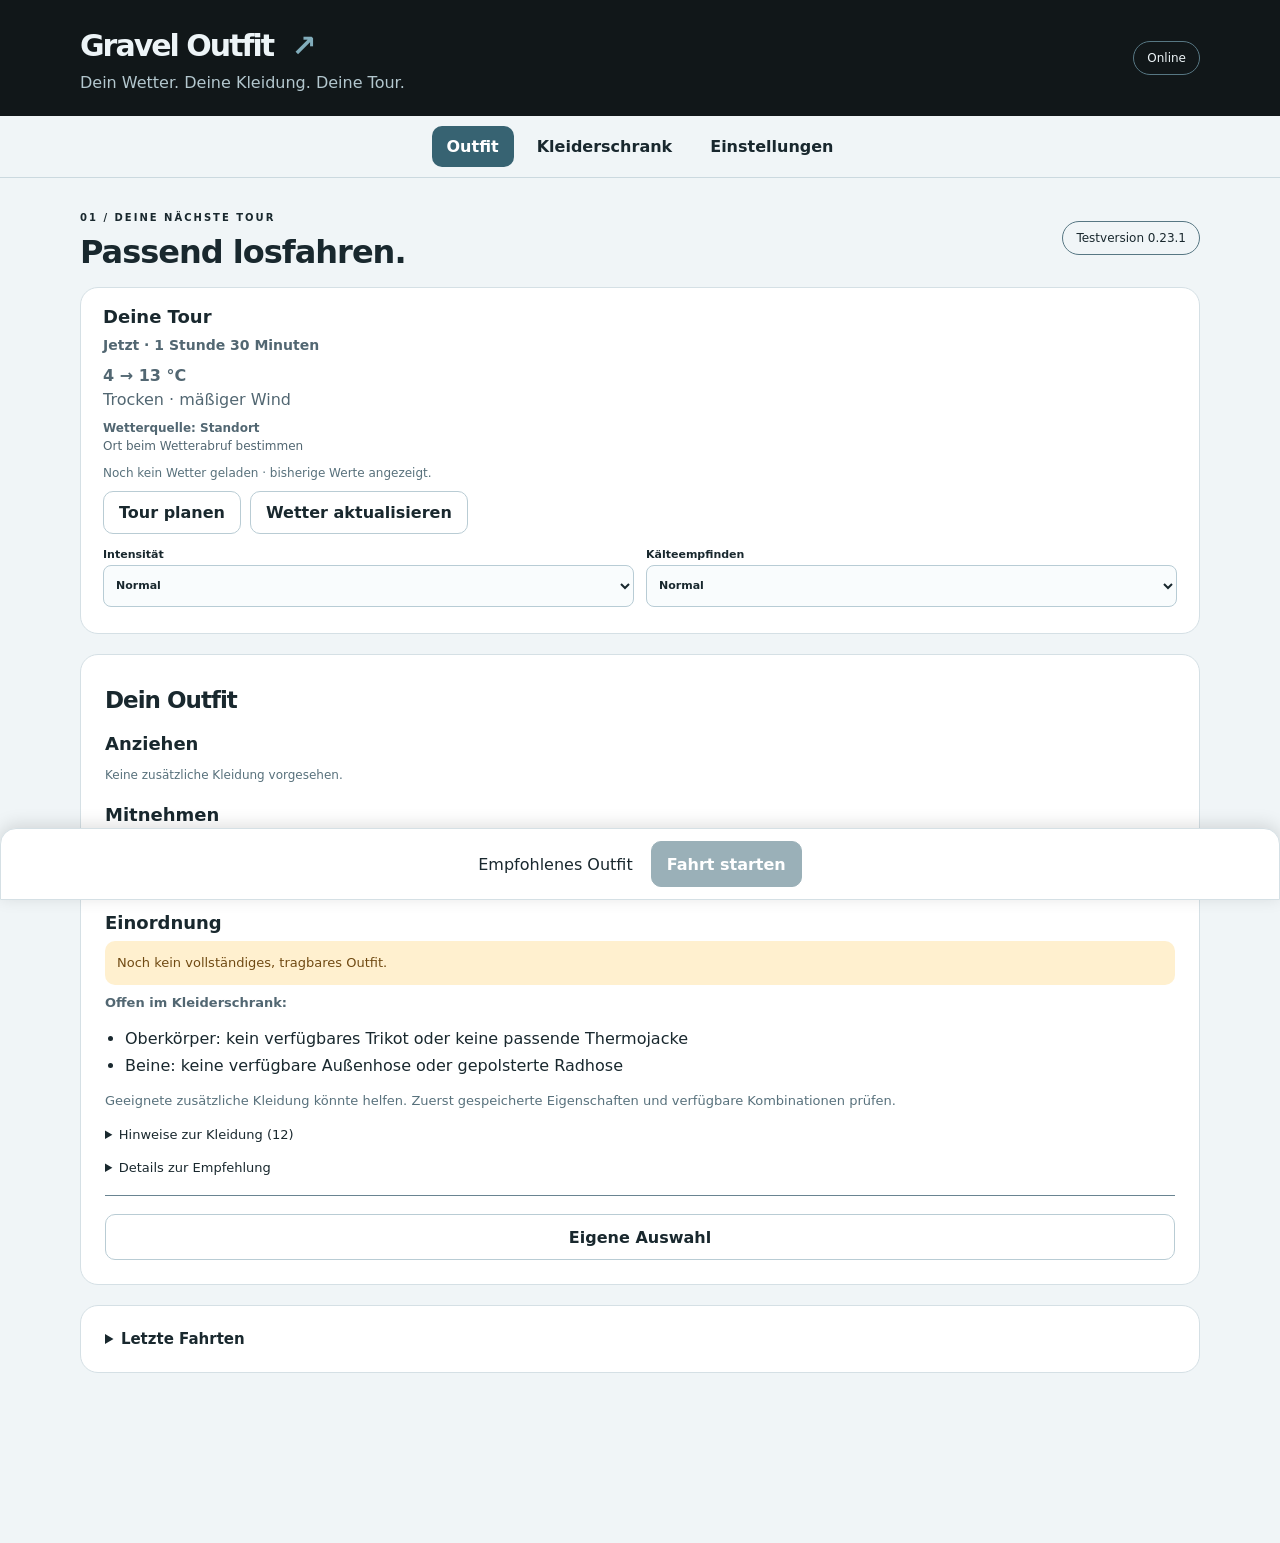
==== commit 8c337d41: "Add files via upload" ====
--- a/index.html
+++ b/index.html
@@ -1,8 +1,8 @@
 <!doctype html>
-<html lang="de"><head><meta charset="utf-8"><meta name="viewport" content="width=device-width,initial-scale=1,viewport-fit=cover"><meta name="theme-color" content="#111719"><title>Gravel Outfit</title><link rel="manifest" href="./manifest.webmanifest"><link rel="icon" type="image/png" href="./icon-192.png"><link rel="apple-touch-icon" sizes="180x180" href="./icon-180.png"><link rel="stylesheet" href="./style.css?v=0.22.4"><script defer="" src="./excel-rules.js?v=0.22.4"></script><script defer="" src="./weather.js?v=0.22.4"></script><script defer="" src="./route.js?v=0.22.4"></script><script defer="" src="./planning.js?v=0.22.4"></script><script defer="" src="./personal.js?v=0.22.4"></script><script defer="" src="./history-weather.js?v=0.22.4"></script><script defer="" src="./history-ui.js?v=0.22.4"></script><script defer="" src="./season-learning.js?v=0.22.4"></script><script defer="" src="./tour-rules.js?v=0.22.4"></script><script defer="" src="./core.js?v=0.22.4"></script><script defer="" src="./ui-planning.js?v=0.22.4"></script><script defer="" src="./app.js?v=0.22.4"></script></head>
+<html lang="de"><head><meta charset="utf-8"><meta name="viewport" content="width=device-width,initial-scale=1,viewport-fit=cover"><meta name="theme-color" content="#111719"><title>Gravel Outfit</title><link rel="manifest" href="./manifest.webmanifest"><link rel="icon" type="image/png" href="./icon-192.png"><link rel="apple-touch-icon" sizes="180x180" href="./icon-180.png"><link rel="stylesheet" href="./style.css?v=0.23.1"><script defer="" src="./excel-rules.js?v=0.23.1"></script><script defer="" src="./weather.js?v=0.23.1"></script><script defer="" src="./route.js?v=0.23.1"></script><script defer="" src="./planning.js?v=0.23.1"></script><script defer="" src="./personal.js?v=0.23.1"></script><script defer="" src="./history-weather.js?v=0.23.1"></script><script defer="" src="./history-ui.js?v=0.23.1"></script><script defer="" src="./season-learning.js?v=0.23.1"></script><script defer="" src="./tour-rules.js?v=0.23.1"></script><script defer="" src="./core.js?v=0.23.1"></script><script defer="" src="./ui-planning.js?v=0.23.1"></script><script defer="" src="./app.js?v=0.23.1"></script></head>
 <body><header><div><span class="eyebrow">READY FOR THE NEXT RIDE</span><h1>Gravel Outfit<span>↗</span></h1><p>Dein Wetter. Deine Kleidung. Deine Tour.</p></div><span id="connection" role="status">Verbindung wird geprüft …</span></header>
 <nav aria-label="Hauptnavigation"><button data-tab="outfit" aria-current="page">Outfit</button><button data-tab="wardrobe">Kleiderschrank</button><button data-tab="settings">Einstellungen</button></nav>
-<main><p id="message" role="status" aria-live="polite"></p><section id="outfit"><div class="heading"><div><span class="eyebrow">01 / DEINE NÄCHSTE TOUR</span><h2>Passend losfahren.</h2></div><span class="badge">Testversion 0.22.4</span></div><div id="outfit-overview"><div id="tour-summary" class="panel"></div></div><div class="layout outfit-layout"><form id="weather" class="panel" hidden=""><div class="heading"><h3 tabindex="-1" id="planning-title">Tour planen</h3><button type="button" id="planning-back">Zurück</button></div><input type="hidden" id="weather-source" value="device"><div class="planning-options" role="group" aria-label="Tourplanung"><button type="button" id="choose-route" aria-pressed="false">GPX-Planung</button><button type="button" id="choose-manual" aria-pressed="false">Manuelles Wetter</button></div><p id="weather-source-info" class="muted"></p><button type="button" id="choose-device" class="text-button" hidden="">Aktueller Standort</button><div id="source-panels"><div id="route-controls" class="route-controls"><label class="file">Komoot-GPX-Datei auswählen<input id="route-file" type="file" accept=".gpx,application/gpx+xml,application/xml,text/xml"></label><details><summary>Hinweis</summary><p>Die GPX-Strecke wird lokal gespeichert. Beim Wetterabruf werden bis zu zwölf gerundete Streckenpunkte an Open-Meteo übertragen. Ein Komoot-Login ist nicht nötig.</p></details><div id="route-info"></div><button type="button" id="route-remove" hidden="">GPX-Strecke entfernen</button></div><details id="manual-weather" hidden=""><summary>Manuelles Wetter</summary><p>Start- und Endtemperatur, Wind und Regen selbst festlegen. Diese Werte ersetzen die automatische Prognose nach dem Übernehmen. Für Wind und Regen die stärksten erwarteten Bedingungen der Tour wählen. Ein zwischenzeitlicher Temperaturverlauf wird dabei nicht automatisch ergänzt.</p><div class="grid temperature-grid tour-temperatures"><label for="weather-startTemp">Außentemperatur Tourstart <output id="weather-startTemp-value" for="weather-startTemp">4 °C</output><input id="weather-startTemp" aria-label="Außentemperatur Tourstart" aria-describedby="weather-startTemp-value" name="startTemp" type="range" min="-10" max="40" step="1" value="4"><span class="range-scale"><span>−10 °C</span><span>+40 °C</span></span></label><label for="weather-endTemp">Außentemperatur Tourende <output id="weather-endTemp-value" for="weather-endTemp">13 °C</output><input id="weather-endTemp" aria-label="Außentemperatur Tourende" aria-describedby="weather-endTemp-value" name="endTemp" type="range" min="-10" max="40" step="1" value="13"><span class="range-scale"><span>−10 °C</span><span>+40 °C</span></span></label></div><label>Wind<select name="wind"><option value="0">Schwach · bis 15 km/h</option><option value="1">Mäßig · 16–30 km/h</option><option value="2">Stark · über 30 km/h</option></select></label><label>Niederschlag<select name="rain"><option value="0">Trocken</option><option value="1">Schauer</option><option value="2">Dauerregen</option></select></label><label><input name="fog" type="checkbox"> Nebel erwartet</label><label>Lichtverhältnisse<select name="light"><option value="auto">Aus Wetterdaten, falls verfügbar</option><option value="day">Tageslicht</option><option value="twilight">Dämmerung</option><option value="night">Dunkelheit</option></select></label><button type="submit" id="manual-apply" class="primary" hidden="">Manuelle Wetterwerte übernehmen</button></details></div><section class="tour-schedule" aria-label="Startzeit und Dauer"><label>Startzeit<select id="forecast-mode"><option value="now">Jetzt</option><option value="planned">Planen</option></select></label><div id="forecast-date-label" hidden=""><label>Datum<input id="forecast-day" type="date"></label><label>Uhrzeit<select id="forecast-time" aria-label="Uhrzeit in 30-Minuten-Schritten"></select></label></div><input id="forecast-date" type="hidden"><label><span id="ride-duration-label">Dauer</span><select id="ride-minutes" required=""></select></label><div id="route-timing"><div id="route-plan" hidden=""><label>Streckenart<select id="route-kind"><option value="single">Durchgehende Tour</option><option value="outback">Hin- und Rückfahrt</option></select></label><details id="route-plan-hint"><summary>Hinweis zur GPX-Strecke</summary><p>Für Hin- und Rückfahrt muss die GPX-Datei die Hinfahrt beschreiben. Die Rückfahrt wird in umgekehrter Richtung berechnet.</p></details><div id="return-plan" hidden=""><label>Fahrtdauer Rückfahrt<select id="return-minutes"></select></label><label id="stay-label">Aufenthalt am Wendepunkt<select id="stay-minutes"></select></label><div id="return-clock" hidden><label>Datum Rückfahrt<input id="return-day" type="date"></label><label>Antritt Rückweg<select id="return-time" aria-label="Rückfahrtzeit in 30-Minuten-Schritten"></select></label></div><details><summary>Hinweis</summary><p>Der Aufenthalt verschiebt die Rückfahrt. Sein Wetter wird ebenfalls berücksichtigt; die tatsächliche Auskühlung während einer Pause wird nicht individuell berechnet.</p></details></div></div></div><div id="plan-preview" role="status" aria-live="polite"></div></section><input name="effort" type="hidden" value="1"><input name="cold" type="hidden" value="1"><input name="duration" type="hidden" value="1"><div id="planning-optional"><details><summary>Optionale Schutzkleidung</summary><p class="muted">Automatisch lässt unnötige Zonen bei Wärme frei. „Keine …“ bleibt auch bei Kälte eine bewusste Auswahl; fehlender Schutz wird dann angezeigt.</p><label>Handschuhe<select name="opt-hands"><option value="auto">Automatisch</option><option value="none">Keine Handschuhe</option></select></label><label>Mütze<select name="opt-cap"><option value="auto">Automatisch</option><option value="none">Keine Mütze</option></select></label><label>Halstuch<select name="opt-buff"><option value="auto">Automatisch</option><option value="none">Kein Halstuch</option></select></label><label>Armlinge<select name="opt-arms"><option value="auto">Automatisch</option><option value="none">Keine Armlinge</option></select></label><label>Überschuhe<select name="opt-covers"><option value="auto">Automatisch</option><option value="none">Keine Überschuhe</option></select></label></details></div><details class="planning-details"><summary>Wetterdetails und Datenschutz</summary><p id="weather-privacy"></p><p id="forecast-location" role="status"></p><p id="forecast-timezone" class="muted"></p><div id="forecast-source"></div></details><button type="button" id="weather-auto" hidden="">Wetter laden</button><p id="forecast-status" role="status" aria-live="polite"></p><button type="button" id="planning-save" class="primary">Speichern</button></form><div id="outfit-results"><div id="recommendation" class="panel"></div><div id="ride" class="panel"></div></div></div><details id="ride-history" class="panel"><summary>Letzte Fahrten</summary><div id="rides"></div></details><div id="tour-bar" class="panel" aria-label="Toursteuerung"></div></section>
+<main><p id="message" role="status" aria-live="polite"></p><section id="outfit"><div class="heading"><div><span class="eyebrow">01 / DEINE NÄCHSTE TOUR</span><h2>Passend losfahren.</h2></div><span class="badge">Testversion 0.23.1</span></div><div id="outfit-overview"><div id="tour-summary" class="panel"></div></div><div class="layout outfit-layout"><form id="weather" class="panel" hidden=""><div class="heading"><h3 tabindex="-1" id="planning-title">Tour planen</h3><button type="button" id="planning-back">Zurück</button></div><input type="hidden" id="weather-source" value="device"><div class="planning-options" role="group" aria-label="Tourplanung"><button type="button" id="choose-route" aria-pressed="false">GPX-Planung</button><button type="button" id="choose-manual" aria-pressed="false">Manuelles Wetter</button></div><p id="weather-source-info" class="muted"></p><button type="button" id="choose-device" class="text-button" hidden="">Aktueller Standort</button><div id="source-panels"><div id="route-controls" class="route-controls"><label class="file">Komoot-GPX-Datei auswählen<input id="route-file" type="file" accept=".gpx,application/gpx+xml,application/xml,text/xml"></label><details><summary>Hinweis</summary><p>Die GPX-Strecke wird lokal gespeichert. Beim Wetterabruf werden bis zu zwölf gerundete Streckenpunkte an Open-Meteo übertragen. Ein Komoot-Login ist nicht nötig.</p></details><div id="route-info"></div><button type="button" id="route-remove" hidden="">GPX-Strecke entfernen</button></div><details id="manual-weather" hidden=""><summary>Manuelles Wetter</summary><p>Start- und Endtemperatur, Wind und Regen selbst festlegen. Diese Werte ersetzen die automatische Prognose nach dem Übernehmen. Für Wind und Regen die stärksten erwarteten Bedingungen der Tour wählen. Ein zwischenzeitlicher Temperaturverlauf wird dabei nicht automatisch ergänzt.</p><div class="grid temperature-grid tour-temperatures"><label for="weather-startTemp">Außentemperatur Tourstart <output id="weather-startTemp-value" for="weather-startTemp">4 °C</output><input id="weather-startTemp" aria-label="Außentemperatur Tourstart" aria-describedby="weather-startTemp-value" name="startTemp" type="range" min="-10" max="40" step="1" value="4"><span class="range-scale"><span>−10 °C</span><span>+40 °C</span></span></label><label for="weather-endTemp">Außentemperatur Tourende <output id="weather-endTemp-value" for="weather-endTemp">13 °C</output><input id="weather-endTemp" aria-label="Außentemperatur Tourende" aria-describedby="weather-endTemp-value" name="endTemp" type="range" min="-10" max="40" step="1" value="13"><span class="range-scale"><span>−10 °C</span><span>+40 °C</span></span></label></div><label>Wind<select name="wind"><option value="0">Schwach · bis 15 km/h</option><option value="1">Mäßig · 16–30 km/h</option><option value="2">Stark · über 30 km/h</option></select></label><label>Niederschlag<select name="rain"><option value="0">Trocken</option><option value="1">Schauer</option><option value="2">Dauerregen</option></select></label><label><input name="fog" type="checkbox"> Nebel erwartet</label><label>Lichtverhältnisse<select name="light"><option value="auto">Aus Wetterdaten, falls verfügbar</option><option value="day">Tageslicht</option><option value="twilight">Dämmerung</option><option value="night">Dunkelheit</option></select></label><button type="submit" id="manual-apply" class="primary" hidden="">Manuelle Wetterwerte übernehmen</button></details></div><section class="tour-schedule" aria-label="Startzeit und Dauer"><label>Startzeit<select id="forecast-mode"><option value="now">Jetzt</option><option value="planned">Planen</option></select></label><div id="forecast-date-label" hidden=""><label>Datum<input id="forecast-day" type="date"></label><label>Uhrzeit<select id="forecast-time" aria-label="Uhrzeit in 30-Minuten-Schritten"></select></label></div><input id="forecast-date" type="hidden"><label><span id="ride-duration-label">Dauer</span><select id="ride-minutes" required=""></select></label><div id="route-timing"><div id="route-plan" hidden=""><label>Streckenart<select id="route-kind"><option value="single">Durchgehende Tour</option><option value="outback">Hin- und Rückfahrt</option></select></label><details id="route-plan-hint"><summary>Hinweis zur GPX-Strecke</summary><p>Für Hin- und Rückfahrt muss die GPX-Datei die Hinfahrt beschreiben. Die Rückfahrt wird in umgekehrter Richtung berechnet.</p></details><div id="return-plan" hidden=""><label>Fahrtdauer Rückfahrt<select id="return-minutes"></select></label><label id="stay-label">Aufenthalt am Wendepunkt<select id="stay-minutes"></select></label><div id="return-clock" hidden><label>Datum Rückfahrt<input id="return-day" type="date"></label><label>Antritt Rückweg<select id="return-time" aria-label="Rückfahrtzeit in 30-Minuten-Schritten"></select></label></div><details><summary>Hinweis</summary><p>Der Aufenthalt verschiebt die Rückfahrt. Sein Wetter wird ebenfalls berücksichtigt; die tatsächliche Auskühlung während einer Pause wird nicht individuell berechnet.</p></details></div></div></div><div id="plan-preview" role="status" aria-live="polite"></div></section><input name="effort" type="hidden" value="1"><input name="cold" type="hidden" value="1"><input name="duration" type="hidden" value="1"><div id="planning-optional"><details><summary>Optionale Schutzkleidung</summary><p class="muted">Automatisch lässt unnötige Zonen bei Wärme frei. „Keine …“ bleibt auch bei Kälte eine bewusste Auswahl; fehlender Schutz wird dann angezeigt.</p><label>Handschuhe<select name="opt-hands"><option value="auto">Automatisch</option><option value="none">Keine Handschuhe</option></select></label><label>Mütze<select name="opt-cap"><option value="auto">Automatisch</option><option value="none">Keine Mütze</option></select></label><label>Halstuch<select name="opt-buff"><option value="auto">Automatisch</option><option value="none">Kein Halstuch</option></select></label><label>Armlinge<select name="opt-arms"><option value="auto">Automatisch</option><option value="none">Keine Armlinge</option></select></label><label>Überschuhe<select name="opt-covers"><option value="auto">Automatisch</option><option value="none">Keine Überschuhe</option></select></label></details></div><details class="planning-details"><summary>Wetterdetails und Datenschutz</summary><p id="weather-privacy"></p><p id="forecast-location" role="status"></p><p id="forecast-timezone" class="muted"></p><div id="forecast-source"></div></details><button type="button" id="weather-auto" hidden="">Wetter laden</button><p id="forecast-status" role="status" aria-live="polite"></p><button type="button" id="planning-save" class="primary">Speichern</button></form><div id="outfit-results"><div id="recommendation" class="panel"></div><div id="ride" class="panel"></div></div></div><details id="ride-history" class="panel"><summary>Letzte Fahrten</summary><div id="rides"></div></details><div id="tour-bar" class="panel" aria-label="Toursteuerung"></div></section>
 <section id="wardrobe" hidden=""><div class="heading"><div><span class="eyebrow">02 / DEINE AUSRÜSTUNG</span><h2>Bereit, wenn du es bist.</h2></div><button id="new" class="primary">+ Kleidungsstück</button></div><div class="toolbar"><label>Suche<input id="search" type="search" placeholder="Modell oder Art"></label><label>Ansicht<select id="filter"><option value="active">Aktiver Bestand</option><option value="available">Verfügbar</option><option value="laundry">In Wäsche</option><option value="unavailable">Nicht verfügbar</option><option value="archived">Archiv</option><option value="all">Alle</option></select></label></div><details class="panel"><summary>Meine Körpermaße</summary><form id="measurements"><div class="grid" id="measurement-fields"></div><button class="primary">Körpermaße speichern</button><p id="measurement-status" role="status"></p></form></details><label>Sortierung<select id="wardrobe-sort"><option value="zone">Körperzone und Schicht</option><option value="season">Saison</option></select></label><p id="count"></p><div id="items" class="wardrobe-list"></div></section>
-<section id="settings" hidden=""><span class="eyebrow">03 / ALLES AUF DEINEM GERÄT</span><h2>Deine Daten bleiben bei dir.</h2><div class="panel"><h3>JSON-Datensicherung</h3><p>Bestand, Pflegehistorie, Wetter, Fahrten und gegebenenfalls die gespeicherte GPX-Strecke als Datei sichern. Ein Import ersetzt alle aktuellen Daten nach Bestätigung.</p><div class="actions"><button id="export" class="primary">Sicherung exportieren</button><label class="file">Sicherung importieren<input id="import" type="file" accept=".json,application/json"></label></div></div><div class="panel"><h3>Darstellung</h3><label>Farbmodus<select id="appearance"><option value="auto">Wie das Gerät</option><option value="light">Hell</option><option value="dark">Dunkel</option></select></label><h3>Offline &amp; Installation</h3><p id="offline">Offline-Speicher wird vorbereitet …</p><p>Einmal online vollständig öffnen. Danach funktioniert die App ohne Internet. Auf dem iPhone: Teilen → Zum Home-Bildschirm. In unterstützten Browsern: App installieren.</p><button id="install" hidden="">App installieren</button><button id="persist">Dauerhafte Speicherung anfragen</button><p id="storage"></p><p>Zur Anzeige des Ortsnamens werden beim Standortwetter gerundete Koordinaten an BigDataCloud gesendet. Keine Cloud-Synchronisierung. Browserdaten können gelöscht werden: regelmäßig eine Sicherung exportieren.</p></div><div class="panel"><h3>Richtwerte und Erfahrungen</h3><p>Grundlage: Radbekleidung_KI_2.xlsx, Stand 31.10.2026. Bestehende Kleidung und Erfahrungen bleiben erhalten. Aus Kategorien werden keine neuen Kleidungsstücke erzeugt.</p><label><input id="learning-enabled" type="checkbox"> Empfehlungen je Körperzone anhand neuer Fahrtrückmeldungen behutsam anpassen</label><p>Die Tabelle gibt die Grundkombination vor. Deine geänderten Temperaturbereiche und Erfahrungen passen sie an.</p><details><summary>Trainingsintensität</summary><p>Normal verwendet die neuen Richtwerte. Locker wird etwas wärmer, sportlich etwas leichter geplant. Deine Intensität bleibt bei den Fahrtrückmeldungen berücksichtigt. Die frühere Excel-Intensitätstabelle wird nicht mehr verwendet.</p></details><details><summary>Farben und Schutzschicht</summary><p>Grüne Kategorien sind laut neuer Tabelle vorhanden, rote Zielteile fehlen noch. Gelb kennzeichnet vorgesehene Ersatzkombinationen. Die Empfehlung verwendet ausschließlich deinen aktiven, verfügbaren Bestand. Nässeschutz gilt bei Regen in allen Temperaturstufen und kann über dem Toplayer getragen werden; Windschutz ersetzt keine Wärmeisolierung. Genau 0 °C verwendet die kältere der überlappenden Stufen.</p></details></div><div class="panel"><h3>Über diese Version</h3><p>Gravel Outfit 0.22.4 · HTML, CSS, JavaScript und IndexedDB. Empfehlungen bewerten verfügbare Schichtkombinationen. Wärme und Atmungsaktivität sind aus der Kleidungsfunktion abgeleitete Richtwerte. Neue Fahrtrückmeldungen passen bei aktivierter Lernfunktion die persönliche Temperatureinschätzung für jede Körperzone getrennt und schrittweise an. Die neue Tabelle ist die einzige Excel-Regelquelle. Persönliche Bereiche und Erfahrungen bleiben erhalten.</p></div></section></main>
+<section id="settings" hidden=""><span class="eyebrow">03 / ALLES AUF DEINEM GERÄT</span><h2>Deine Daten bleiben bei dir.</h2><div class="panel"><h3>JSON-Datensicherung</h3><p>Bestand, Pflegehistorie, Wetter, Fahrten und gegebenenfalls die gespeicherte GPX-Strecke als Datei sichern. Ein Import ersetzt alle aktuellen Daten nach Bestätigung.</p><div class="actions"><button id="export" class="primary">Sicherung exportieren</button><label class="file">Sicherung importieren<input id="import" type="file" accept=".json,application/json"></label></div></div><div class="panel"><h3>Darstellung</h3><label>Farbmodus<select id="appearance"><option value="auto">Wie das Gerät</option><option value="light">Hell</option><option value="dark">Dunkel</option></select></label><h3>Offline &amp; Installation</h3><p id="offline">Offline-Speicher wird vorbereitet …</p><p>Einmal online vollständig öffnen. Danach funktioniert die App ohne Internet. Auf dem iPhone: Teilen → Zum Home-Bildschirm. In unterstützten Browsern: App installieren.</p><button id="install" hidden="">App installieren</button><button id="persist">Dauerhafte Speicherung anfragen</button><p id="storage"></p><p>Zur Anzeige des Ortsnamens werden beim Standortwetter gerundete Koordinaten an BigDataCloud gesendet. Keine Cloud-Synchronisierung. Browserdaten können gelöscht werden: regelmäßig eine Sicherung exportieren.</p></div><div class="panel"><h3>Richtwerte und Erfahrungen</h3><p>Grundlage: Radbekleidung_KI_2.xlsx, Stand 31.10.2026. Bestehende Kleidung und Erfahrungen bleiben erhalten. Aus Kategorien werden keine neuen Kleidungsstücke erzeugt.</p><label><input id="learning-enabled" type="checkbox"> Empfehlungen je Körperzone anhand neuer Fahrtrückmeldungen behutsam anpassen</label><p>Die Tabelle gibt die Grundkombination vor. Deine geänderten Temperaturbereiche und Erfahrungen passen sie an.</p><details><summary>Trainingsintensität</summary><p>Normal verwendet die neuen Richtwerte. Locker wird etwas wärmer, sportlich etwas leichter geplant. Deine Intensität bleibt bei den Fahrtrückmeldungen berücksichtigt. Die frühere Excel-Intensitätstabelle wird nicht mehr verwendet.</p></details><details><summary>Farben und Schutzschicht</summary><p>Grüne Kategorien sind laut neuer Tabelle vorhanden, rote Zielteile fehlen noch. Gelb kennzeichnet vorgesehene Ersatzkombinationen. Die Empfehlung verwendet ausschließlich deinen aktiven, verfügbaren Bestand. Nässeschutz gilt bei Regen in allen Temperaturstufen und kann über dem Toplayer getragen werden; Windschutz ersetzt keine Wärmeisolierung. Genau 0 °C verwendet die kältere der überlappenden Stufen.</p></details></div><div class="panel"><h3>Über diese Version</h3><p>Gravel Outfit 0.23.1 · HTML, CSS, JavaScript und IndexedDB. Empfehlungen bewerten verfügbare Schichtkombinationen. Wärme und Atmungsaktivität sind aus der Kleidungsfunktion abgeleitete Richtwerte. Neue Fahrtrückmeldungen passen bei aktivierter Lernfunktion die persönliche Temperatureinschätzung für jede Körperzone getrennt und schrittweise an. Die neue Tabelle ist die einzige Excel-Regelquelle. Persönliche Bereiche und Erfahrungen bleiben erhalten.</p></div></section></main>
 <dialog id="editor"><form id="itemform"><div class="heading"><h2 id="editor-title">Kleidungsstück</h2><button type="button" id="close" aria-label="Schließen">✕</button></div><input name="id" type="hidden"><label>Hersteller<input name="manufacturer" maxlength="120" placeholder="Nicht hinterlegt"></label><label>Modell<input name="model" maxlength="160" required="" placeholder="Modell oder Bezeichnung"></label><label>Größe<select name="size"><option value="">Nicht angegeben</option><optgroup label="Buchstabengrößen"><option>M</option><option>L</option><option>XL</option><option>XXL</option></optgroup><optgroup label="Konfektionsgrößen"><option>44</option><option>46</option><option>48</option><option>50</option><option>52</option><option>54</option><option>56</option><option>58</option><option>60</option><option>62</option><option>64</option></optgroup><optgroup label="Schlanke Langgrößen"><option>90</option><option>94</option><option>98</option><option>102</option><option>106</option><option>110</option><option>114</option><option>118</option></optgroup></select></label><label>Saison<select name="season"><option value="">Automatisch aus deinem Temperaturbereich</option><option>Ganzjährig</option><option>Frühling</option><option>Sommer</option><option>Herbst</option><option>Winter</option></select></label><label>Bekleidungskategorie<select name="layer"></select></label><label>Art<select name="type"></select></label><label id="length-label">Ärmel- / Beinlänge<select name="length"></select></label><p id="length-hint" class="muted"></p><div class="grid temperature-grid"><label for="item-min">Dein Startbereich ab <output id="item-min-value" for="item-min">12 °C</output><input id="item-min" aria-label="Geeignet ab" aria-describedby="item-min-value" name="min" type="range" min="-25" max="50" step="1"><span class="range-scale"><span>−25 °C</span><span>50 °C</span></span></label><label for="item-max">Dein Startbereich bis <output id="item-max-value" for="item-max">35 °C</output><input id="item-max" aria-label="Geeignet bis" aria-describedby="item-max-value" name="max" type="range" min="-25" max="50" step="1"><span class="range-scale"><span>−25 °C</span><span>50 °C</span></span></label></div><div class="actions"><label><input name="wind" type="checkbox"> Winddicht</label><label><input name="rain" type="checkbox"> Wasserdicht</label><label><input name="waterRepellent" type="checkbox"> Wasserabweisend</label></div><p class="muted">Wasserabweisend schützt begrenzt vor Schauern. Wasserdicht ist eine eigene Eigenschaft für anhaltenden Regen.</p><div id="item-learning-range" class="note"></div><label id="visibility-label"><input name="visibilityPriority" type="checkbox"> Gute Sichtbarkeit bei Dämmerung, Dunkelheit und Nebel</label><label>Verfügbarkeit<select name="status"><option value="available">Verfügbar</option><option value="laundry">In Wäsche</option><option value="unavailable">Nicht verfügbar</option></select></label><p class="muted">Gespeicherte Temperatur-Zwischenwerte bleiben beim Bearbeiten anderer Angaben unverändert.</p><label>Notizen<textarea name="notes" maxlength="2000"></textarea></label><button class="primary">Speichern</button></form></dialog><dialog id="properties"><div class="heading"><h2 id="properties-title">Eigenschaften</h2><button id="properties-close" aria-label="Eigenschaften schließen">✕</button></div><div id="properties-content"></div><button id="properties-edit">Im Kleiderschrank bearbeiten</button></dialog><noscript>Bitte JavaScript aktivieren, um Gravel Outfit zu verwenden.</noscript></body></html>
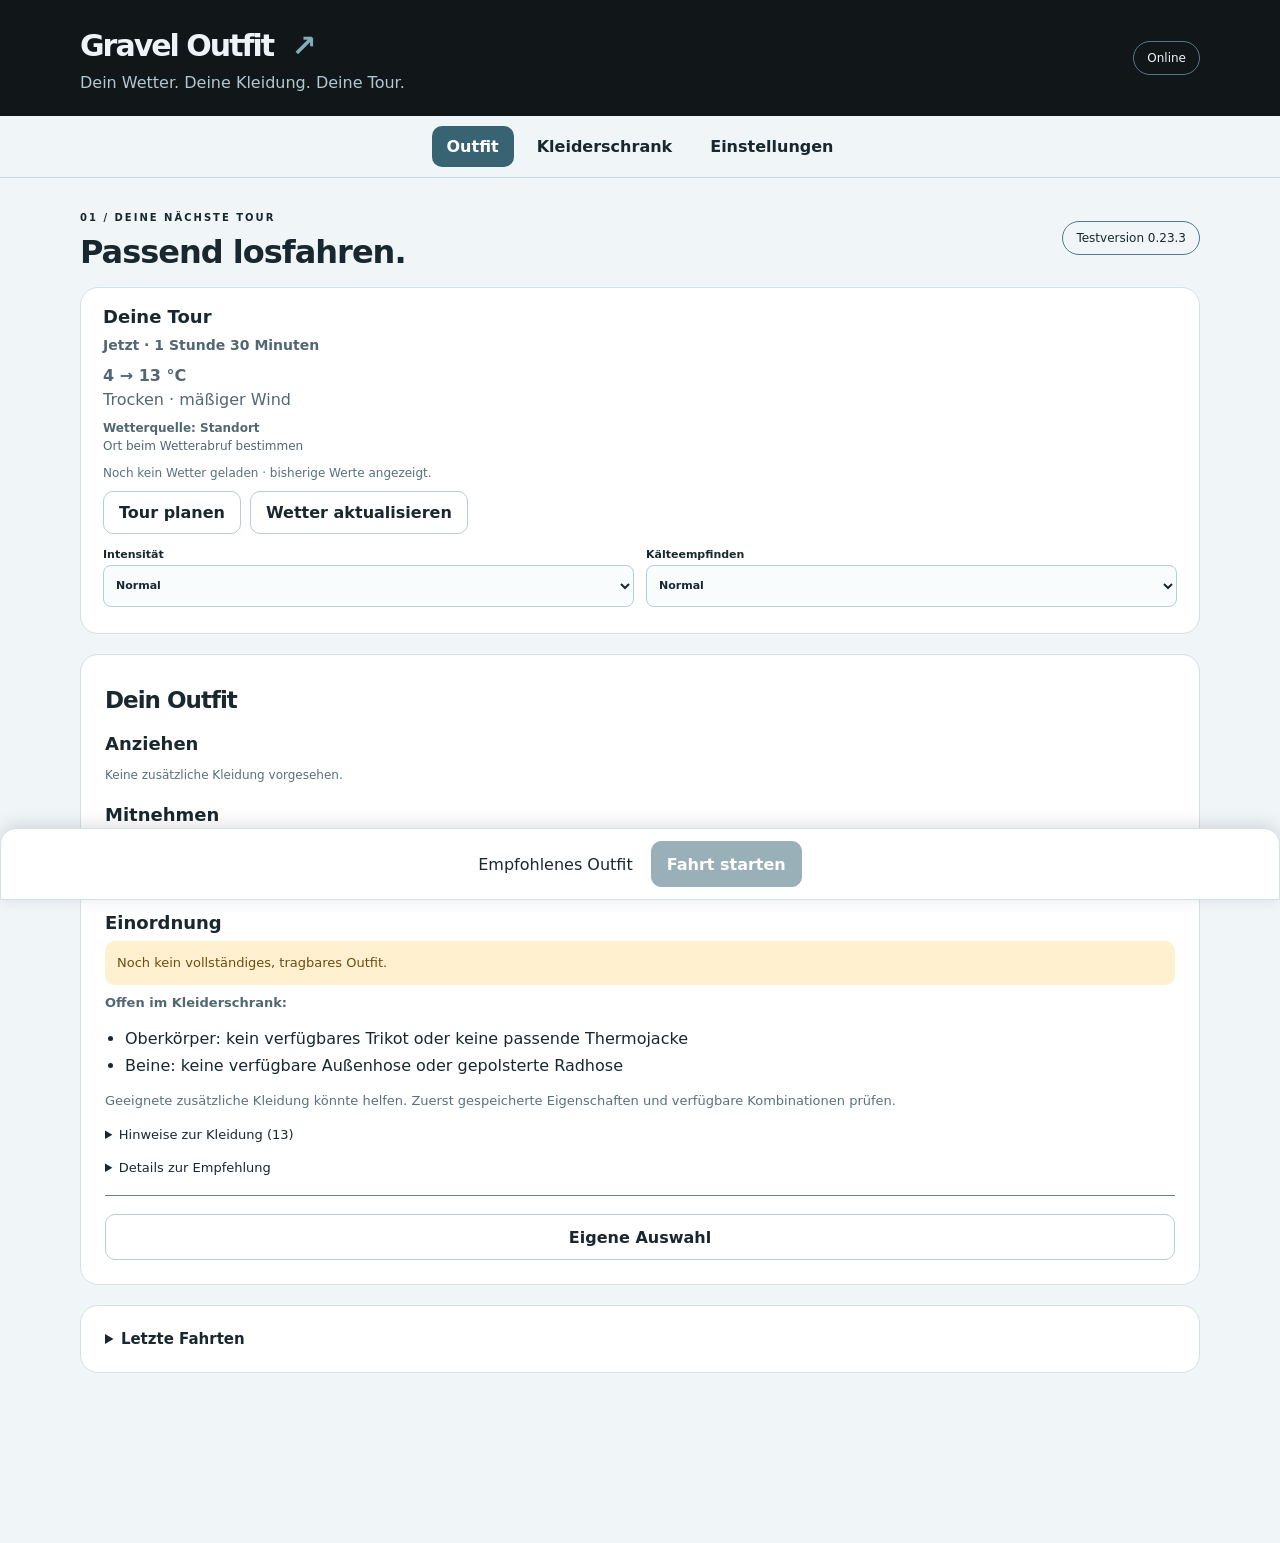
==== commit e4619b41: "Add files via upload" ====
--- a/index.html
+++ b/index.html
@@ -1,8 +1,8 @@
 <!doctype html>
-<html lang="de"><head><meta charset="utf-8"><meta name="viewport" content="width=device-width,initial-scale=1,viewport-fit=cover"><meta name="theme-color" content="#111719"><title>Gravel Outfit</title><link rel="manifest" href="./manifest.webmanifest"><link rel="icon" type="image/png" href="./icon-192.png"><link rel="apple-touch-icon" sizes="180x180" href="./icon-180.png"><link rel="stylesheet" href="./style.css?v=0.23.1"><script defer="" src="./excel-rules.js?v=0.23.1"></script><script defer="" src="./weather.js?v=0.23.1"></script><script defer="" src="./route.js?v=0.23.1"></script><script defer="" src="./planning.js?v=0.23.1"></script><script defer="" src="./personal.js?v=0.23.1"></script><script defer="" src="./history-weather.js?v=0.23.1"></script><script defer="" src="./history-ui.js?v=0.23.1"></script><script defer="" src="./season-learning.js?v=0.23.1"></script><script defer="" src="./tour-rules.js?v=0.23.1"></script><script defer="" src="./core.js?v=0.23.1"></script><script defer="" src="./ui-planning.js?v=0.23.1"></script><script defer="" src="./app.js?v=0.23.1"></script></head>
+<html lang="de"><head><meta charset="utf-8"><meta name="viewport" content="width=device-width,initial-scale=1,viewport-fit=cover"><meta name="theme-color" content="#111719"><title>Gravel Outfit</title><link rel="manifest" href="./manifest.webmanifest"><link rel="icon" type="image/png" href="./icon-192.png"><link rel="apple-touch-icon" sizes="180x180" href="./icon-180.png"><link rel="stylesheet" href="./style.css?v=0.23.3"><script defer="" src="./excel-rules.js?v=0.23.3"></script><script defer="" src="./weather.js?v=0.23.3"></script><script defer="" src="./route.js?v=0.23.3"></script><script defer="" src="./planning.js?v=0.23.3"></script><script defer="" src="./personal.js?v=0.23.3"></script><script defer="" src="./history-weather.js?v=0.23.3"></script><script defer="" src="./history-ui.js?v=0.23.3"></script><script defer="" src="./season-learning.js?v=0.23.3"></script><script defer="" src="./tour-rules.js?v=0.23.3"></script><script defer="" src="./core.js?v=0.23.3"></script><script defer="" src="./ui-planning.js?v=0.23.3"></script><script defer="" src="./app.js?v=0.23.3"></script></head>
 <body><header><div><span class="eyebrow">READY FOR THE NEXT RIDE</span><h1>Gravel Outfit<span>↗</span></h1><p>Dein Wetter. Deine Kleidung. Deine Tour.</p></div><span id="connection" role="status">Verbindung wird geprüft …</span></header>
 <nav aria-label="Hauptnavigation"><button data-tab="outfit" aria-current="page">Outfit</button><button data-tab="wardrobe">Kleiderschrank</button><button data-tab="settings">Einstellungen</button></nav>
-<main><p id="message" role="status" aria-live="polite"></p><section id="outfit"><div class="heading"><div><span class="eyebrow">01 / DEINE NÄCHSTE TOUR</span><h2>Passend losfahren.</h2></div><span class="badge">Testversion 0.23.1</span></div><div id="outfit-overview"><div id="tour-summary" class="panel"></div></div><div class="layout outfit-layout"><form id="weather" class="panel" hidden=""><div class="heading"><h3 tabindex="-1" id="planning-title">Tour planen</h3><button type="button" id="planning-back">Zurück</button></div><input type="hidden" id="weather-source" value="device"><div class="planning-options" role="group" aria-label="Tourplanung"><button type="button" id="choose-route" aria-pressed="false">GPX-Planung</button><button type="button" id="choose-manual" aria-pressed="false">Manuelles Wetter</button></div><p id="weather-source-info" class="muted"></p><button type="button" id="choose-device" class="text-button" hidden="">Aktueller Standort</button><div id="source-panels"><div id="route-controls" class="route-controls"><label class="file">Komoot-GPX-Datei auswählen<input id="route-file" type="file" accept=".gpx,application/gpx+xml,application/xml,text/xml"></label><details><summary>Hinweis</summary><p>Die GPX-Strecke wird lokal gespeichert. Beim Wetterabruf werden bis zu zwölf gerundete Streckenpunkte an Open-Meteo übertragen. Ein Komoot-Login ist nicht nötig.</p></details><div id="route-info"></div><button type="button" id="route-remove" hidden="">GPX-Strecke entfernen</button></div><details id="manual-weather" hidden=""><summary>Manuelles Wetter</summary><p>Start- und Endtemperatur, Wind und Regen selbst festlegen. Diese Werte ersetzen die automatische Prognose nach dem Übernehmen. Für Wind und Regen die stärksten erwarteten Bedingungen der Tour wählen. Ein zwischenzeitlicher Temperaturverlauf wird dabei nicht automatisch ergänzt.</p><div class="grid temperature-grid tour-temperatures"><label for="weather-startTemp">Außentemperatur Tourstart <output id="weather-startTemp-value" for="weather-startTemp">4 °C</output><input id="weather-startTemp" aria-label="Außentemperatur Tourstart" aria-describedby="weather-startTemp-value" name="startTemp" type="range" min="-10" max="40" step="1" value="4"><span class="range-scale"><span>−10 °C</span><span>+40 °C</span></span></label><label for="weather-endTemp">Außentemperatur Tourende <output id="weather-endTemp-value" for="weather-endTemp">13 °C</output><input id="weather-endTemp" aria-label="Außentemperatur Tourende" aria-describedby="weather-endTemp-value" name="endTemp" type="range" min="-10" max="40" step="1" value="13"><span class="range-scale"><span>−10 °C</span><span>+40 °C</span></span></label></div><label>Wind<select name="wind"><option value="0">Schwach · bis 15 km/h</option><option value="1">Mäßig · 16–30 km/h</option><option value="2">Stark · über 30 km/h</option></select></label><label>Niederschlag<select name="rain"><option value="0">Trocken</option><option value="1">Schauer</option><option value="2">Dauerregen</option></select></label><label><input name="fog" type="checkbox"> Nebel erwartet</label><label>Lichtverhältnisse<select name="light"><option value="auto">Aus Wetterdaten, falls verfügbar</option><option value="day">Tageslicht</option><option value="twilight">Dämmerung</option><option value="night">Dunkelheit</option></select></label><button type="submit" id="manual-apply" class="primary" hidden="">Manuelle Wetterwerte übernehmen</button></details></div><section class="tour-schedule" aria-label="Startzeit und Dauer"><label>Startzeit<select id="forecast-mode"><option value="now">Jetzt</option><option value="planned">Planen</option></select></label><div id="forecast-date-label" hidden=""><label>Datum<input id="forecast-day" type="date"></label><label>Uhrzeit<select id="forecast-time" aria-label="Uhrzeit in 30-Minuten-Schritten"></select></label></div><input id="forecast-date" type="hidden"><label><span id="ride-duration-label">Dauer</span><select id="ride-minutes" required=""></select></label><div id="route-timing"><div id="route-plan" hidden=""><label>Streckenart<select id="route-kind"><option value="single">Durchgehende Tour</option><option value="outback">Hin- und Rückfahrt</option></select></label><details id="route-plan-hint"><summary>Hinweis zur GPX-Strecke</summary><p>Für Hin- und Rückfahrt muss die GPX-Datei die Hinfahrt beschreiben. Die Rückfahrt wird in umgekehrter Richtung berechnet.</p></details><div id="return-plan" hidden=""><label>Fahrtdauer Rückfahrt<select id="return-minutes"></select></label><label id="stay-label">Aufenthalt am Wendepunkt<select id="stay-minutes"></select></label><div id="return-clock" hidden><label>Datum Rückfahrt<input id="return-day" type="date"></label><label>Antritt Rückweg<select id="return-time" aria-label="Rückfahrtzeit in 30-Minuten-Schritten"></select></label></div><details><summary>Hinweis</summary><p>Der Aufenthalt verschiebt die Rückfahrt. Sein Wetter wird ebenfalls berücksichtigt; die tatsächliche Auskühlung während einer Pause wird nicht individuell berechnet.</p></details></div></div></div><div id="plan-preview" role="status" aria-live="polite"></div></section><input name="effort" type="hidden" value="1"><input name="cold" type="hidden" value="1"><input name="duration" type="hidden" value="1"><div id="planning-optional"><details><summary>Optionale Schutzkleidung</summary><p class="muted">Automatisch lässt unnötige Zonen bei Wärme frei. „Keine …“ bleibt auch bei Kälte eine bewusste Auswahl; fehlender Schutz wird dann angezeigt.</p><label>Handschuhe<select name="opt-hands"><option value="auto">Automatisch</option><option value="none">Keine Handschuhe</option></select></label><label>Mütze<select name="opt-cap"><option value="auto">Automatisch</option><option value="none">Keine Mütze</option></select></label><label>Halstuch<select name="opt-buff"><option value="auto">Automatisch</option><option value="none">Kein Halstuch</option></select></label><label>Armlinge<select name="opt-arms"><option value="auto">Automatisch</option><option value="none">Keine Armlinge</option></select></label><label>Überschuhe<select name="opt-covers"><option value="auto">Automatisch</option><option value="none">Keine Überschuhe</option></select></label></details></div><details class="planning-details"><summary>Wetterdetails und Datenschutz</summary><p id="weather-privacy"></p><p id="forecast-location" role="status"></p><p id="forecast-timezone" class="muted"></p><div id="forecast-source"></div></details><button type="button" id="weather-auto" hidden="">Wetter laden</button><p id="forecast-status" role="status" aria-live="polite"></p><button type="button" id="planning-save" class="primary">Speichern</button></form><div id="outfit-results"><div id="recommendation" class="panel"></div><div id="ride" class="panel"></div></div></div><details id="ride-history" class="panel"><summary>Letzte Fahrten</summary><div id="rides"></div></details><div id="tour-bar" class="panel" aria-label="Toursteuerung"></div></section>
+<main><p id="message" role="status" aria-live="polite"></p><section id="outfit"><div class="heading"><div><span class="eyebrow">01 / DEINE NÄCHSTE TOUR</span><h2>Passend losfahren.</h2></div><span class="badge">Testversion 0.23.3</span></div><div id="outfit-overview"><div id="tour-summary" class="panel"></div></div><div class="layout outfit-layout"><form id="weather" class="panel" hidden=""><div class="heading"><h3 tabindex="-1" id="planning-title">Tour planen</h3><button type="button" id="planning-back">Zurück</button></div><input type="hidden" id="weather-source" value="device"><div class="planning-options" role="group" aria-label="Tourplanung"><button type="button" id="choose-route" aria-pressed="false">GPX-Planung</button><button type="button" id="choose-manual" aria-pressed="false">Manuelles Wetter</button></div><p id="weather-source-info" class="muted"></p><button type="button" id="choose-device" class="text-button" hidden="">Aktueller Standort</button><div id="source-panels"><div id="route-controls" class="route-controls"><label class="file">Komoot-GPX-Datei auswählen<input id="route-file" type="file" accept=".gpx,application/gpx+xml,application/xml,text/xml"></label><details><summary>Hinweis</summary><p>Die GPX-Strecke wird lokal gespeichert. Beim Wetterabruf werden bis zu zwölf gerundete Streckenpunkte an Open-Meteo übertragen. Ein Komoot-Login ist nicht nötig.</p></details><div id="route-info"></div><button type="button" id="route-remove" hidden="">GPX-Strecke entfernen</button></div><details id="manual-weather" hidden=""><summary>Manuelles Wetter</summary><p>Start- und Endtemperatur, Wind und Regen selbst festlegen. Diese Werte ersetzen die automatische Prognose nach dem Übernehmen. Für Wind und Regen die stärksten erwarteten Bedingungen der Tour wählen. Ein zwischenzeitlicher Temperaturverlauf wird dabei nicht automatisch ergänzt.</p><div class="grid temperature-grid tour-temperatures"><label for="weather-startTemp">Außentemperatur Tourstart <output id="weather-startTemp-value" for="weather-startTemp">4 °C</output><input id="weather-startTemp" aria-label="Außentemperatur Tourstart" aria-describedby="weather-startTemp-value" name="startTemp" type="range" min="-10" max="40" step="1" value="4"><span class="range-scale"><span>−10 °C</span><span>+40 °C</span></span></label><label for="weather-endTemp">Außentemperatur Tourende <output id="weather-endTemp-value" for="weather-endTemp">13 °C</output><input id="weather-endTemp" aria-label="Außentemperatur Tourende" aria-describedby="weather-endTemp-value" name="endTemp" type="range" min="-10" max="40" step="1" value="13"><span class="range-scale"><span>−10 °C</span><span>+40 °C</span></span></label></div><label>Wind<select name="wind"><option value="0">Schwach · bis 15 km/h</option><option value="1">Mäßig · 16–30 km/h</option><option value="2">Stark · über 30 km/h</option></select></label><label>Niederschlag<select name="rain"><option value="0">Trocken</option><option value="1">Schauer</option><option value="2">Dauerregen</option></select></label><label><input name="fog" type="checkbox"> Nebel erwartet</label><label>Lichtverhältnisse<select name="light"><option value="auto">Aus Wetterdaten, falls verfügbar</option><option value="day">Tageslicht</option><option value="twilight">Dämmerung</option><option value="night">Dunkelheit</option></select></label><button type="submit" id="manual-apply" class="primary" hidden="">Manuelle Wetterwerte übernehmen</button></details></div><section class="tour-schedule" aria-label="Startzeit und Dauer"><label>Startzeit<select id="forecast-mode"><option value="now">Jetzt</option><option value="planned">Planen</option></select></label><div id="forecast-date-label" hidden=""><label>Datum<input id="forecast-day" type="date"></label><label>Uhrzeit<select id="forecast-time" aria-label="Uhrzeit in 30-Minuten-Schritten"></select></label></div><input id="forecast-date" type="hidden"><label><span id="ride-duration-label">Dauer</span><select id="ride-minutes" required=""></select></label><div id="route-timing"><div id="route-plan" hidden=""><label>Streckenart<select id="route-kind"><option value="single">Durchgehende Tour</option><option value="outback">Hin- und Rückfahrt</option></select></label><details id="route-plan-hint"><summary>Hinweis zur GPX-Strecke</summary><p>Für Hin- und Rückfahrt muss die GPX-Datei die Hinfahrt beschreiben. Die Rückfahrt wird in umgekehrter Richtung berechnet.</p></details><div id="return-plan" hidden=""><label>Fahrtdauer Rückfahrt<select id="return-minutes"></select></label><label id="stay-label">Aufenthalt am Wendepunkt<select id="stay-minutes"></select></label><div id="return-clock" hidden><label>Datum Rückfahrt<input id="return-day" type="date"></label><label>Antritt Rückweg<select id="return-time" aria-label="Rückfahrtzeit in 30-Minuten-Schritten"></select></label></div><details><summary>Hinweis</summary><p>Der Aufenthalt verschiebt die Rückfahrt. Sein Wetter wird ebenfalls berücksichtigt; die tatsächliche Auskühlung während einer Pause wird nicht individuell berechnet.</p></details></div></div></div><div id="plan-preview" role="status" aria-live="polite"></div></section><input name="effort" type="hidden" value="1"><input name="cold" type="hidden" value="1"><input name="duration" type="hidden" value="1"><div id="planning-optional"><details><summary>Optionale Schutzkleidung</summary><p class="muted">Automatisch lässt unnötige Zonen bei Wärme frei. „Keine …“ bleibt auch bei Kälte eine bewusste Auswahl; fehlender Schutz wird dann angezeigt.</p><label>Handschuhe<select name="opt-hands"><option value="auto">Automatisch</option><option value="none">Keine Handschuhe</option></select></label><label>Mütze<select name="opt-cap"><option value="auto">Automatisch</option><option value="none">Keine Mütze</option></select></label><label>Halstuch<select name="opt-buff"><option value="auto">Automatisch</option><option value="none">Kein Halstuch</option></select></label><label>Armlinge<select name="opt-arms"><option value="auto">Automatisch</option><option value="none">Keine Armlinge</option></select></label><label>Überschuhe<select name="opt-covers"><option value="auto">Automatisch</option><option value="none">Keine Überschuhe</option></select></label></details></div><details class="planning-details"><summary>Wetterdetails und Datenschutz</summary><p id="weather-privacy"></p><p id="forecast-location" role="status"></p><p id="forecast-timezone" class="muted"></p><div id="forecast-source"></div></details><button type="button" id="weather-auto" hidden="">Wetter laden</button><p id="forecast-status" role="status" aria-live="polite"></p><button type="button" id="planning-save" class="primary">Speichern</button></form><div id="outfit-results"><div id="recommendation" class="panel"></div><div id="ride" class="panel"></div></div></div><details id="ride-history" class="panel"><summary>Letzte Fahrten</summary><div id="rides"></div></details><div id="tour-bar" class="panel" aria-label="Toursteuerung"></div></section>
 <section id="wardrobe" hidden=""><div class="heading"><div><span class="eyebrow">02 / DEINE AUSRÜSTUNG</span><h2>Bereit, wenn du es bist.</h2></div><button id="new" class="primary">+ Kleidungsstück</button></div><div class="toolbar"><label>Suche<input id="search" type="search" placeholder="Modell oder Art"></label><label>Ansicht<select id="filter"><option value="active">Aktiver Bestand</option><option value="available">Verfügbar</option><option value="laundry">In Wäsche</option><option value="unavailable">Nicht verfügbar</option><option value="archived">Archiv</option><option value="all">Alle</option></select></label></div><details class="panel"><summary>Meine Körpermaße</summary><form id="measurements"><div class="grid" id="measurement-fields"></div><button class="primary">Körpermaße speichern</button><p id="measurement-status" role="status"></p></form></details><label>Sortierung<select id="wardrobe-sort"><option value="zone">Körperzone und Schicht</option><option value="season">Saison</option></select></label><p id="count"></p><div id="items" class="wardrobe-list"></div></section>
-<section id="settings" hidden=""><span class="eyebrow">03 / ALLES AUF DEINEM GERÄT</span><h2>Deine Daten bleiben bei dir.</h2><div class="panel"><h3>JSON-Datensicherung</h3><p>Bestand, Pflegehistorie, Wetter, Fahrten und gegebenenfalls die gespeicherte GPX-Strecke als Datei sichern. Ein Import ersetzt alle aktuellen Daten nach Bestätigung.</p><div class="actions"><button id="export" class="primary">Sicherung exportieren</button><label class="file">Sicherung importieren<input id="import" type="file" accept=".json,application/json"></label></div></div><div class="panel"><h3>Darstellung</h3><label>Farbmodus<select id="appearance"><option value="auto">Wie das Gerät</option><option value="light">Hell</option><option value="dark">Dunkel</option></select></label><h3>Offline &amp; Installation</h3><p id="offline">Offline-Speicher wird vorbereitet …</p><p>Einmal online vollständig öffnen. Danach funktioniert die App ohne Internet. Auf dem iPhone: Teilen → Zum Home-Bildschirm. In unterstützten Browsern: App installieren.</p><button id="install" hidden="">App installieren</button><button id="persist">Dauerhafte Speicherung anfragen</button><p id="storage"></p><p>Zur Anzeige des Ortsnamens werden beim Standortwetter gerundete Koordinaten an BigDataCloud gesendet. Keine Cloud-Synchronisierung. Browserdaten können gelöscht werden: regelmäßig eine Sicherung exportieren.</p></div><div class="panel"><h3>Richtwerte und Erfahrungen</h3><p>Grundlage: Radbekleidung_KI_2.xlsx, Stand 31.10.2026. Bestehende Kleidung und Erfahrungen bleiben erhalten. Aus Kategorien werden keine neuen Kleidungsstücke erzeugt.</p><label><input id="learning-enabled" type="checkbox"> Empfehlungen je Körperzone anhand neuer Fahrtrückmeldungen behutsam anpassen</label><p>Die Tabelle gibt die Grundkombination vor. Deine geänderten Temperaturbereiche und Erfahrungen passen sie an.</p><details><summary>Trainingsintensität</summary><p>Normal verwendet die neuen Richtwerte. Locker wird etwas wärmer, sportlich etwas leichter geplant. Deine Intensität bleibt bei den Fahrtrückmeldungen berücksichtigt. Die frühere Excel-Intensitätstabelle wird nicht mehr verwendet.</p></details><details><summary>Farben und Schutzschicht</summary><p>Grüne Kategorien sind laut neuer Tabelle vorhanden, rote Zielteile fehlen noch. Gelb kennzeichnet vorgesehene Ersatzkombinationen. Die Empfehlung verwendet ausschließlich deinen aktiven, verfügbaren Bestand. Nässeschutz gilt bei Regen in allen Temperaturstufen und kann über dem Toplayer getragen werden; Windschutz ersetzt keine Wärmeisolierung. Genau 0 °C verwendet die kältere der überlappenden Stufen.</p></details></div><div class="panel"><h3>Über diese Version</h3><p>Gravel Outfit 0.23.1 · HTML, CSS, JavaScript und IndexedDB. Empfehlungen bewerten verfügbare Schichtkombinationen. Wärme und Atmungsaktivität sind aus der Kleidungsfunktion abgeleitete Richtwerte. Neue Fahrtrückmeldungen passen bei aktivierter Lernfunktion die persönliche Temperatureinschätzung für jede Körperzone getrennt und schrittweise an. Die neue Tabelle ist die einzige Excel-Regelquelle. Persönliche Bereiche und Erfahrungen bleiben erhalten.</p></div></section></main>
+<section id="settings" hidden=""><span class="eyebrow">03 / ALLES AUF DEINEM GERÄT</span><h2>Deine Daten bleiben bei dir.</h2><div class="panel"><h3>JSON-Datensicherung</h3><p>Bestand, Pflegehistorie, Wetter, Fahrten und gegebenenfalls die gespeicherte GPX-Strecke als Datei sichern. Ein Import ersetzt alle aktuellen Daten nach Bestätigung.</p><div class="actions"><button id="export" class="primary">Sicherung exportieren</button><label class="file">Sicherung importieren<input id="import" type="file" accept=".json,application/json"></label></div></div><div class="panel"><h3>Darstellung</h3><label>Farbmodus<select id="appearance"><option value="auto">Wie das Gerät</option><option value="light">Hell</option><option value="dark">Dunkel</option></select></label><h3>Offline &amp; Installation</h3><p id="offline">Offline-Speicher wird vorbereitet …</p><p>Einmal online vollständig öffnen. Danach funktioniert die App ohne Internet. Auf dem iPhone: Teilen → Zum Home-Bildschirm. In unterstützten Browsern: App installieren.</p><button id="install" hidden="">App installieren</button><button id="persist">Dauerhafte Speicherung anfragen</button><p id="storage"></p><p>Zur Anzeige des Ortsnamens werden beim Standortwetter gerundete Koordinaten an BigDataCloud gesendet. Keine Cloud-Synchronisierung. Browserdaten können gelöscht werden: regelmäßig eine Sicherung exportieren.</p></div><div class="panel"><h3>Richtwerte und Erfahrungen</h3><p>Grundlage: Radbekleidung_KI_2.xlsx, Stand 31.10.2026. Bestehende Kleidung und Erfahrungen bleiben erhalten. Aus Kategorien werden keine neuen Kleidungsstücke erzeugt.</p><label><input id="learning-enabled" type="checkbox"> Empfehlungen je Körperzone anhand neuer Fahrtrückmeldungen behutsam anpassen</label><p>Die Tabelle gibt die Grundkombination vor. Deine geänderten Temperaturbereiche und Erfahrungen passen sie an.</p><details><summary>Trainingsintensität</summary><p>Normal verwendet die neuen Richtwerte. Locker wird etwas wärmer, sportlich etwas leichter geplant. Deine Intensität bleibt bei den Fahrtrückmeldungen berücksichtigt. Die frühere Excel-Intensitätstabelle wird nicht mehr verwendet.</p></details><details><summary>Farben und Schutzschicht</summary><p>Grüne Kategorien sind laut neuer Tabelle vorhanden, rote Zielteile fehlen noch. Gelb kennzeichnet vorgesehene Ersatzkombinationen. Die Empfehlung verwendet ausschließlich deinen aktiven, verfügbaren Bestand. Nässeschutz gilt bei Regen in allen Temperaturstufen und kann über dem Toplayer getragen werden; Windschutz ersetzt keine Wärmeisolierung. Genau 0 °C verwendet die kältere der überlappenden Stufen.</p></details></div><div class="panel"><h3>Über diese Version</h3><p>Gravel Outfit 0.23.3 · HTML, CSS, JavaScript und IndexedDB. Empfehlungen bewerten verfügbare Schichtkombinationen. Wärme und Atmungsaktivität sind aus der Kleidungsfunktion abgeleitete Richtwerte. Neue Fahrtrückmeldungen passen bei aktivierter Lernfunktion die persönliche Temperatureinschätzung für jede Körperzone getrennt und schrittweise an. Die neue Tabelle ist die einzige Excel-Regelquelle. Persönliche Bereiche und Erfahrungen bleiben erhalten.</p></div></section></main>
 <dialog id="editor"><form id="itemform"><div class="heading"><h2 id="editor-title">Kleidungsstück</h2><button type="button" id="close" aria-label="Schließen">✕</button></div><input name="id" type="hidden"><label>Hersteller<input name="manufacturer" maxlength="120" placeholder="Nicht hinterlegt"></label><label>Modell<input name="model" maxlength="160" required="" placeholder="Modell oder Bezeichnung"></label><label>Größe<select name="size"><option value="">Nicht angegeben</option><optgroup label="Buchstabengrößen"><option>M</option><option>L</option><option>XL</option><option>XXL</option></optgroup><optgroup label="Konfektionsgrößen"><option>44</option><option>46</option><option>48</option><option>50</option><option>52</option><option>54</option><option>56</option><option>58</option><option>60</option><option>62</option><option>64</option></optgroup><optgroup label="Schlanke Langgrößen"><option>90</option><option>94</option><option>98</option><option>102</option><option>106</option><option>110</option><option>114</option><option>118</option></optgroup></select></label><label>Saison<select name="season"><option value="">Automatisch aus deinem Temperaturbereich</option><option>Ganzjährig</option><option>Frühling</option><option>Sommer</option><option>Herbst</option><option>Winter</option></select></label><label>Bekleidungskategorie<select name="layer"></select></label><label>Art<select name="type"></select></label><label id="length-label">Ärmel- / Beinlänge<select name="length"></select></label><p id="length-hint" class="muted"></p><div class="grid temperature-grid"><label for="item-min">Dein Startbereich ab <output id="item-min-value" for="item-min">12 °C</output><input id="item-min" aria-label="Geeignet ab" aria-describedby="item-min-value" name="min" type="range" min="-25" max="50" step="1"><span class="range-scale"><span>−25 °C</span><span>50 °C</span></span></label><label for="item-max">Dein Startbereich bis <output id="item-max-value" for="item-max">35 °C</output><input id="item-max" aria-label="Geeignet bis" aria-describedby="item-max-value" name="max" type="range" min="-25" max="50" step="1"><span class="range-scale"><span>−25 °C</span><span>50 °C</span></span></label></div><div class="actions"><label><input name="wind" type="checkbox"> Winddicht</label><label><input name="rain" type="checkbox"> Wasserdicht</label><label><input name="waterRepellent" type="checkbox"> Wasserabweisend</label></div><p class="muted">Wasserabweisend schützt begrenzt vor Schauern. Wasserdicht ist eine eigene Eigenschaft für anhaltenden Regen.</p><div id="item-learning-range" class="note"></div><label id="visibility-label"><input name="visibilityPriority" type="checkbox"> Gute Sichtbarkeit bei Dämmerung, Dunkelheit und Nebel</label><label>Verfügbarkeit<select name="status"><option value="available">Verfügbar</option><option value="laundry">In Wäsche</option><option value="unavailable">Nicht verfügbar</option></select></label><p class="muted">Gespeicherte Temperatur-Zwischenwerte bleiben beim Bearbeiten anderer Angaben unverändert.</p><label>Notizen<textarea name="notes" maxlength="2000"></textarea></label><button class="primary">Speichern</button></form></dialog><dialog id="properties"><div class="heading"><h2 id="properties-title">Eigenschaften</h2><button id="properties-close" aria-label="Eigenschaften schließen">✕</button></div><div id="properties-content"></div><button id="properties-edit">Im Kleiderschrank bearbeiten</button></dialog><noscript>Bitte JavaScript aktivieren, um Gravel Outfit zu verwenden.</noscript></body></html>
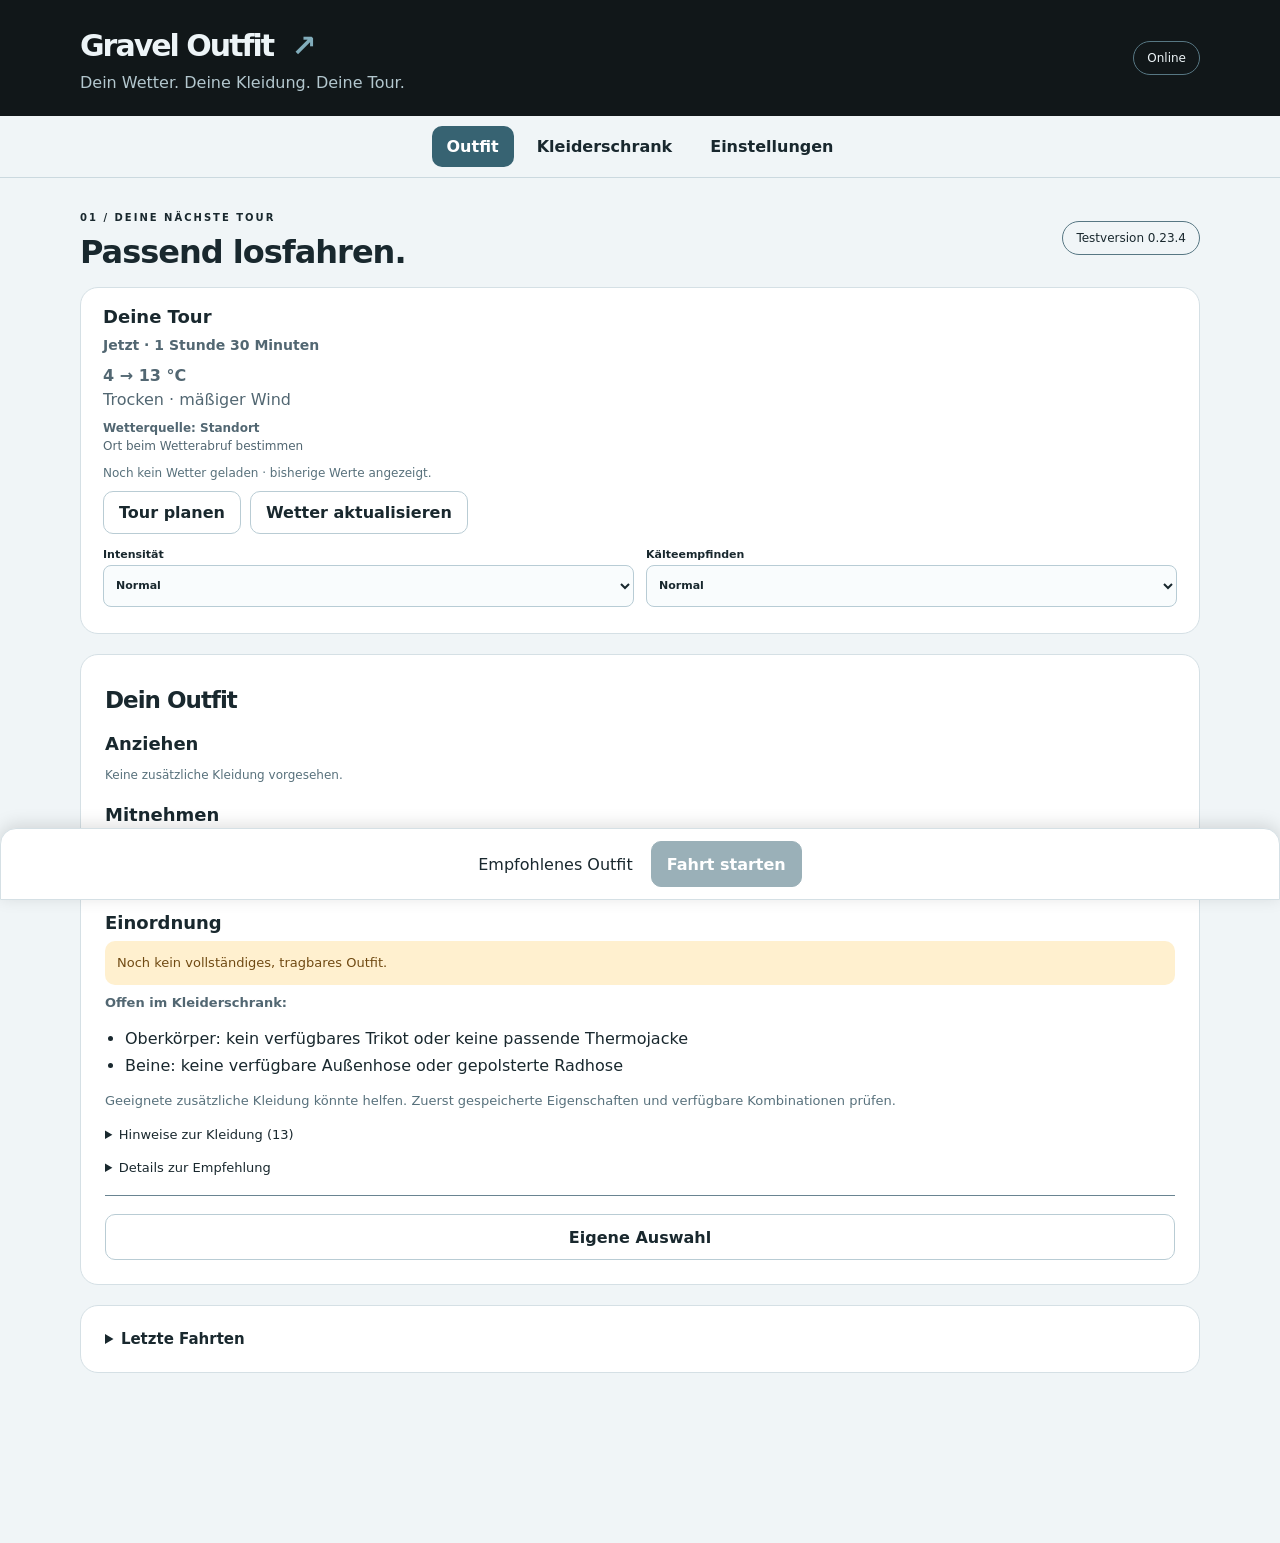
==== commit 8e06ddb0: "Add files via upload" ====
--- a/index.html
+++ b/index.html
@@ -1,8 +1,8 @@
 <!doctype html>
-<html lang="de"><head><meta charset="utf-8"><meta name="viewport" content="width=device-width,initial-scale=1,viewport-fit=cover"><meta name="theme-color" content="#111719"><title>Gravel Outfit</title><link rel="manifest" href="./manifest.webmanifest"><link rel="icon" type="image/png" href="./icon-192.png"><link rel="apple-touch-icon" sizes="180x180" href="./icon-180.png"><link rel="stylesheet" href="./style.css?v=0.23.3"><script defer="" src="./excel-rules.js?v=0.23.3"></script><script defer="" src="./weather.js?v=0.23.3"></script><script defer="" src="./route.js?v=0.23.3"></script><script defer="" src="./planning.js?v=0.23.3"></script><script defer="" src="./personal.js?v=0.23.3"></script><script defer="" src="./history-weather.js?v=0.23.3"></script><script defer="" src="./history-ui.js?v=0.23.3"></script><script defer="" src="./season-learning.js?v=0.23.3"></script><script defer="" src="./tour-rules.js?v=0.23.3"></script><script defer="" src="./core.js?v=0.23.3"></script><script defer="" src="./ui-planning.js?v=0.23.3"></script><script defer="" src="./app.js?v=0.23.3"></script></head>
+<html lang="de"><head><meta charset="utf-8"><meta name="viewport" content="width=device-width,initial-scale=1,viewport-fit=cover"><meta name="theme-color" content="#111719"><title>Gravel Outfit</title><link rel="manifest" href="./manifest.webmanifest"><link rel="icon" type="image/png" href="./icon-192.png"><link rel="apple-touch-icon" sizes="180x180" href="./icon-180.png"><link rel="stylesheet" href="./style.css?v=0.23.4"><script defer="" src="./excel-rules.js?v=0.23.4"></script><script defer="" src="./weather.js?v=0.23.4"></script><script defer="" src="./route.js?v=0.23.4"></script><script defer="" src="./planning.js?v=0.23.4"></script><script defer="" src="./personal.js?v=0.23.4"></script><script defer="" src="./history-weather.js?v=0.23.4"></script><script defer="" src="./history-ui.js?v=0.23.4"></script><script defer="" src="./season-learning.js?v=0.23.4"></script><script defer="" src="./tour-rules.js?v=0.23.4"></script><script defer="" src="./core.js?v=0.23.4"></script><script defer="" src="./ui-planning.js?v=0.23.4"></script><script defer="" src="./app.js?v=0.23.4"></script></head>
 <body><header><div><span class="eyebrow">READY FOR THE NEXT RIDE</span><h1>Gravel Outfit<span>↗</span></h1><p>Dein Wetter. Deine Kleidung. Deine Tour.</p></div><span id="connection" role="status">Verbindung wird geprüft …</span></header>
 <nav aria-label="Hauptnavigation"><button data-tab="outfit" aria-current="page">Outfit</button><button data-tab="wardrobe">Kleiderschrank</button><button data-tab="settings">Einstellungen</button></nav>
-<main><p id="message" role="status" aria-live="polite"></p><section id="outfit"><div class="heading"><div><span class="eyebrow">01 / DEINE NÄCHSTE TOUR</span><h2>Passend losfahren.</h2></div><span class="badge">Testversion 0.23.3</span></div><div id="outfit-overview"><div id="tour-summary" class="panel"></div></div><div class="layout outfit-layout"><form id="weather" class="panel" hidden=""><div class="heading"><h3 tabindex="-1" id="planning-title">Tour planen</h3><button type="button" id="planning-back">Zurück</button></div><input type="hidden" id="weather-source" value="device"><div class="planning-options" role="group" aria-label="Tourplanung"><button type="button" id="choose-route" aria-pressed="false">GPX-Planung</button><button type="button" id="choose-manual" aria-pressed="false">Manuelles Wetter</button></div><p id="weather-source-info" class="muted"></p><button type="button" id="choose-device" class="text-button" hidden="">Aktueller Standort</button><div id="source-panels"><div id="route-controls" class="route-controls"><label class="file">Komoot-GPX-Datei auswählen<input id="route-file" type="file" accept=".gpx,application/gpx+xml,application/xml,text/xml"></label><details><summary>Hinweis</summary><p>Die GPX-Strecke wird lokal gespeichert. Beim Wetterabruf werden bis zu zwölf gerundete Streckenpunkte an Open-Meteo übertragen. Ein Komoot-Login ist nicht nötig.</p></details><div id="route-info"></div><button type="button" id="route-remove" hidden="">GPX-Strecke entfernen</button></div><details id="manual-weather" hidden=""><summary>Manuelles Wetter</summary><p>Start- und Endtemperatur, Wind und Regen selbst festlegen. Diese Werte ersetzen die automatische Prognose nach dem Übernehmen. Für Wind und Regen die stärksten erwarteten Bedingungen der Tour wählen. Ein zwischenzeitlicher Temperaturverlauf wird dabei nicht automatisch ergänzt.</p><div class="grid temperature-grid tour-temperatures"><label for="weather-startTemp">Außentemperatur Tourstart <output id="weather-startTemp-value" for="weather-startTemp">4 °C</output><input id="weather-startTemp" aria-label="Außentemperatur Tourstart" aria-describedby="weather-startTemp-value" name="startTemp" type="range" min="-10" max="40" step="1" value="4"><span class="range-scale"><span>−10 °C</span><span>+40 °C</span></span></label><label for="weather-endTemp">Außentemperatur Tourende <output id="weather-endTemp-value" for="weather-endTemp">13 °C</output><input id="weather-endTemp" aria-label="Außentemperatur Tourende" aria-describedby="weather-endTemp-value" name="endTemp" type="range" min="-10" max="40" step="1" value="13"><span class="range-scale"><span>−10 °C</span><span>+40 °C</span></span></label></div><label>Wind<select name="wind"><option value="0">Schwach · bis 15 km/h</option><option value="1">Mäßig · 16–30 km/h</option><option value="2">Stark · über 30 km/h</option></select></label><label>Niederschlag<select name="rain"><option value="0">Trocken</option><option value="1">Schauer</option><option value="2">Dauerregen</option></select></label><label><input name="fog" type="checkbox"> Nebel erwartet</label><label>Lichtverhältnisse<select name="light"><option value="auto">Aus Wetterdaten, falls verfügbar</option><option value="day">Tageslicht</option><option value="twilight">Dämmerung</option><option value="night">Dunkelheit</option></select></label><button type="submit" id="manual-apply" class="primary" hidden="">Manuelle Wetterwerte übernehmen</button></details></div><section class="tour-schedule" aria-label="Startzeit und Dauer"><label>Startzeit<select id="forecast-mode"><option value="now">Jetzt</option><option value="planned">Planen</option></select></label><div id="forecast-date-label" hidden=""><label>Datum<input id="forecast-day" type="date"></label><label>Uhrzeit<select id="forecast-time" aria-label="Uhrzeit in 30-Minuten-Schritten"></select></label></div><input id="forecast-date" type="hidden"><label><span id="ride-duration-label">Dauer</span><select id="ride-minutes" required=""></select></label><div id="route-timing"><div id="route-plan" hidden=""><label>Streckenart<select id="route-kind"><option value="single">Durchgehende Tour</option><option value="outback">Hin- und Rückfahrt</option></select></label><details id="route-plan-hint"><summary>Hinweis zur GPX-Strecke</summary><p>Für Hin- und Rückfahrt muss die GPX-Datei die Hinfahrt beschreiben. Die Rückfahrt wird in umgekehrter Richtung berechnet.</p></details><div id="return-plan" hidden=""><label>Fahrtdauer Rückfahrt<select id="return-minutes"></select></label><label id="stay-label">Aufenthalt am Wendepunkt<select id="stay-minutes"></select></label><div id="return-clock" hidden><label>Datum Rückfahrt<input id="return-day" type="date"></label><label>Antritt Rückweg<select id="return-time" aria-label="Rückfahrtzeit in 30-Minuten-Schritten"></select></label></div><details><summary>Hinweis</summary><p>Der Aufenthalt verschiebt die Rückfahrt. Sein Wetter wird ebenfalls berücksichtigt; die tatsächliche Auskühlung während einer Pause wird nicht individuell berechnet.</p></details></div></div></div><div id="plan-preview" role="status" aria-live="polite"></div></section><input name="effort" type="hidden" value="1"><input name="cold" type="hidden" value="1"><input name="duration" type="hidden" value="1"><div id="planning-optional"><details><summary>Optionale Schutzkleidung</summary><p class="muted">Automatisch lässt unnötige Zonen bei Wärme frei. „Keine …“ bleibt auch bei Kälte eine bewusste Auswahl; fehlender Schutz wird dann angezeigt.</p><label>Handschuhe<select name="opt-hands"><option value="auto">Automatisch</option><option value="none">Keine Handschuhe</option></select></label><label>Mütze<select name="opt-cap"><option value="auto">Automatisch</option><option value="none">Keine Mütze</option></select></label><label>Halstuch<select name="opt-buff"><option value="auto">Automatisch</option><option value="none">Kein Halstuch</option></select></label><label>Armlinge<select name="opt-arms"><option value="auto">Automatisch</option><option value="none">Keine Armlinge</option></select></label><label>Überschuhe<select name="opt-covers"><option value="auto">Automatisch</option><option value="none">Keine Überschuhe</option></select></label></details></div><details class="planning-details"><summary>Wetterdetails und Datenschutz</summary><p id="weather-privacy"></p><p id="forecast-location" role="status"></p><p id="forecast-timezone" class="muted"></p><div id="forecast-source"></div></details><button type="button" id="weather-auto" hidden="">Wetter laden</button><p id="forecast-status" role="status" aria-live="polite"></p><button type="button" id="planning-save" class="primary">Speichern</button></form><div id="outfit-results"><div id="recommendation" class="panel"></div><div id="ride" class="panel"></div></div></div><details id="ride-history" class="panel"><summary>Letzte Fahrten</summary><div id="rides"></div></details><div id="tour-bar" class="panel" aria-label="Toursteuerung"></div></section>
+<main><p id="message" role="status" aria-live="polite"></p><section id="outfit"><div class="heading"><div><span class="eyebrow">01 / DEINE NÄCHSTE TOUR</span><h2>Passend losfahren.</h2></div><span class="badge">Testversion 0.23.4</span></div><div id="outfit-overview"><div id="tour-summary" class="panel"></div></div><div class="layout outfit-layout"><form id="weather" class="panel" hidden=""><div class="heading"><h3 tabindex="-1" id="planning-title">Tour planen</h3><button type="button" id="planning-back">Zurück</button></div><input type="hidden" id="weather-source" value="device"><div class="planning-options" role="group" aria-label="Tourplanung"><button type="button" id="choose-route" aria-pressed="false">GPX-Planung</button><button type="button" id="choose-manual" aria-pressed="false">Manuelles Wetter</button></div><p id="weather-source-info" class="muted"></p><button type="button" id="choose-device" class="text-button" hidden="">Aktueller Standort</button><div id="source-panels"><div id="route-controls" class="route-controls"><label class="file">Komoot-GPX-Datei auswählen<input id="route-file" type="file" accept=".gpx,application/gpx+xml,application/xml,text/xml"></label><details><summary>Hinweis</summary><p>Die GPX-Strecke wird lokal gespeichert. Beim Wetterabruf werden bis zu zwölf gerundete Streckenpunkte an Open-Meteo übertragen. Ein Komoot-Login ist nicht nötig.</p></details><div id="route-info"></div><button type="button" id="route-remove" hidden="">GPX-Strecke entfernen</button></div><details id="manual-weather" hidden=""><summary>Manuelles Wetter</summary><p>Start- und Endtemperatur, Wind und Regen selbst festlegen. Diese Werte ersetzen die automatische Prognose nach dem Übernehmen. Für Wind und Regen die stärksten erwarteten Bedingungen der Tour wählen. Ein zwischenzeitlicher Temperaturverlauf wird dabei nicht automatisch ergänzt.</p><div class="grid temperature-grid tour-temperatures"><label for="weather-startTemp">Außentemperatur Tourstart <output id="weather-startTemp-value" for="weather-startTemp">4 °C</output><input id="weather-startTemp" aria-label="Außentemperatur Tourstart" aria-describedby="weather-startTemp-value" name="startTemp" type="range" min="-10" max="40" step="1" value="4"><span class="range-scale"><span>−10 °C</span><span>+40 °C</span></span></label><label for="weather-endTemp">Außentemperatur Tourende <output id="weather-endTemp-value" for="weather-endTemp">13 °C</output><input id="weather-endTemp" aria-label="Außentemperatur Tourende" aria-describedby="weather-endTemp-value" name="endTemp" type="range" min="-10" max="40" step="1" value="13"><span class="range-scale"><span>−10 °C</span><span>+40 °C</span></span></label></div><label>Wind<select name="wind"><option value="0">Schwach · bis 15 km/h</option><option value="1">Mäßig · 16–30 km/h</option><option value="2">Stark · über 30 km/h</option></select></label><label>Niederschlag<select name="rain"><option value="0">Trocken</option><option value="1">Schauer</option><option value="2">Dauerregen</option></select></label><label><input name="fog" type="checkbox"> Nebel erwartet</label><label>Lichtverhältnisse<select name="light"><option value="auto">Aus Wetterdaten, falls verfügbar</option><option value="day">Tageslicht</option><option value="twilight">Dämmerung</option><option value="night">Dunkelheit</option></select></label><button type="submit" id="manual-apply" class="primary" hidden="">Manuelle Wetterwerte übernehmen</button></details></div><section class="tour-schedule" aria-label="Startzeit und Dauer"><label>Startzeit<select id="forecast-mode"><option value="now">Jetzt</option><option value="planned">Planen</option></select></label><div id="forecast-date-label" hidden=""><label>Datum<input id="forecast-day" type="date"></label><label>Uhrzeit<select id="forecast-time" aria-label="Uhrzeit in 30-Minuten-Schritten"></select></label></div><input id="forecast-date" type="hidden"><label><span id="ride-duration-label">Dauer</span><select id="ride-minutes" required=""></select></label><div id="route-timing"><div id="route-plan" hidden=""><label>Streckenart<select id="route-kind"><option value="single">Durchgehende Tour</option><option value="outback">Hin- und Rückfahrt</option></select></label><details id="route-plan-hint"><summary>Hinweis zur GPX-Strecke</summary><p>Für Hin- und Rückfahrt muss die GPX-Datei die Hinfahrt beschreiben. Die Rückfahrt wird in umgekehrter Richtung berechnet.</p></details><div id="return-plan" hidden=""><label>Fahrtdauer Rückfahrt<select id="return-minutes"></select></label><label id="stay-label">Aufenthalt am Wendepunkt<select id="stay-minutes"></select></label><div id="return-clock" hidden><label>Datum Rückfahrt<input id="return-day" type="date"></label><label>Antritt Rückweg<select id="return-time" aria-label="Rückfahrtzeit in 30-Minuten-Schritten"></select></label></div><details><summary>Hinweis</summary><p>Der Aufenthalt verschiebt die Rückfahrt. Sein Wetter wird ebenfalls berücksichtigt; die tatsächliche Auskühlung während einer Pause wird nicht individuell berechnet.</p></details></div></div></div><div id="plan-preview" role="status" aria-live="polite"></div></section><input name="effort" type="hidden" value="1"><input name="cold" type="hidden" value="1"><input name="duration" type="hidden" value="1"><div id="planning-optional"><details><summary>Optionale Schutzkleidung</summary><p class="muted">Automatisch lässt unnötige Zonen bei Wärme frei. „Keine …“ bleibt auch bei Kälte eine bewusste Auswahl; fehlender Schutz wird dann angezeigt.</p><label>Handschuhe<select name="opt-hands"><option value="auto">Automatisch</option><option value="none">Keine Handschuhe</option></select></label><label>Mütze<select name="opt-cap"><option value="auto">Automatisch</option><option value="none">Keine Mütze</option></select></label><label>Halstuch<select name="opt-buff"><option value="auto">Automatisch</option><option value="none">Kein Halstuch</option></select></label><label>Armlinge<select name="opt-arms"><option value="auto">Automatisch</option><option value="none">Keine Armlinge</option></select></label><label>Überschuhe<select name="opt-covers"><option value="auto">Automatisch</option><option value="none">Keine Überschuhe</option></select></label></details></div><details class="planning-details"><summary>Wetterdetails und Datenschutz</summary><p id="weather-privacy"></p><p id="forecast-location" role="status"></p><p id="forecast-timezone" class="muted"></p><div id="forecast-source"></div></details><button type="button" id="weather-auto" hidden="">Wetter laden</button><p id="forecast-status" role="status" aria-live="polite"></p><button type="button" id="planning-save" class="primary">Speichern</button></form><div id="outfit-results"><div id="recommendation" class="panel"></div><div id="ride" class="panel"></div></div></div><details id="ride-history" class="panel"><summary>Letzte Fahrten</summary><div id="rides"></div></details><div id="tour-bar" class="panel" aria-label="Toursteuerung"></div></section>
 <section id="wardrobe" hidden=""><div class="heading"><div><span class="eyebrow">02 / DEINE AUSRÜSTUNG</span><h2>Bereit, wenn du es bist.</h2></div><button id="new" class="primary">+ Kleidungsstück</button></div><div class="toolbar"><label>Suche<input id="search" type="search" placeholder="Modell oder Art"></label><label>Ansicht<select id="filter"><option value="active">Aktiver Bestand</option><option value="available">Verfügbar</option><option value="laundry">In Wäsche</option><option value="unavailable">Nicht verfügbar</option><option value="archived">Archiv</option><option value="all">Alle</option></select></label></div><details class="panel"><summary>Meine Körpermaße</summary><form id="measurements"><div class="grid" id="measurement-fields"></div><button class="primary">Körpermaße speichern</button><p id="measurement-status" role="status"></p></form></details><label>Sortierung<select id="wardrobe-sort"><option value="zone">Körperzone und Schicht</option><option value="season">Saison</option></select></label><p id="count"></p><div id="items" class="wardrobe-list"></div></section>
-<section id="settings" hidden=""><span class="eyebrow">03 / ALLES AUF DEINEM GERÄT</span><h2>Deine Daten bleiben bei dir.</h2><div class="panel"><h3>JSON-Datensicherung</h3><p>Bestand, Pflegehistorie, Wetter, Fahrten und gegebenenfalls die gespeicherte GPX-Strecke als Datei sichern. Ein Import ersetzt alle aktuellen Daten nach Bestätigung.</p><div class="actions"><button id="export" class="primary">Sicherung exportieren</button><label class="file">Sicherung importieren<input id="import" type="file" accept=".json,application/json"></label></div></div><div class="panel"><h3>Darstellung</h3><label>Farbmodus<select id="appearance"><option value="auto">Wie das Gerät</option><option value="light">Hell</option><option value="dark">Dunkel</option></select></label><h3>Offline &amp; Installation</h3><p id="offline">Offline-Speicher wird vorbereitet …</p><p>Einmal online vollständig öffnen. Danach funktioniert die App ohne Internet. Auf dem iPhone: Teilen → Zum Home-Bildschirm. In unterstützten Browsern: App installieren.</p><button id="install" hidden="">App installieren</button><button id="persist">Dauerhafte Speicherung anfragen</button><p id="storage"></p><p>Zur Anzeige des Ortsnamens werden beim Standortwetter gerundete Koordinaten an BigDataCloud gesendet. Keine Cloud-Synchronisierung. Browserdaten können gelöscht werden: regelmäßig eine Sicherung exportieren.</p></div><div class="panel"><h3>Richtwerte und Erfahrungen</h3><p>Grundlage: Radbekleidung_KI_2.xlsx, Stand 31.10.2026. Bestehende Kleidung und Erfahrungen bleiben erhalten. Aus Kategorien werden keine neuen Kleidungsstücke erzeugt.</p><label><input id="learning-enabled" type="checkbox"> Empfehlungen je Körperzone anhand neuer Fahrtrückmeldungen behutsam anpassen</label><p>Die Tabelle gibt die Grundkombination vor. Deine geänderten Temperaturbereiche und Erfahrungen passen sie an.</p><details><summary>Trainingsintensität</summary><p>Normal verwendet die neuen Richtwerte. Locker wird etwas wärmer, sportlich etwas leichter geplant. Deine Intensität bleibt bei den Fahrtrückmeldungen berücksichtigt. Die frühere Excel-Intensitätstabelle wird nicht mehr verwendet.</p></details><details><summary>Farben und Schutzschicht</summary><p>Grüne Kategorien sind laut neuer Tabelle vorhanden, rote Zielteile fehlen noch. Gelb kennzeichnet vorgesehene Ersatzkombinationen. Die Empfehlung verwendet ausschließlich deinen aktiven, verfügbaren Bestand. Nässeschutz gilt bei Regen in allen Temperaturstufen und kann über dem Toplayer getragen werden; Windschutz ersetzt keine Wärmeisolierung. Genau 0 °C verwendet die kältere der überlappenden Stufen.</p></details></div><div class="panel"><h3>Über diese Version</h3><p>Gravel Outfit 0.23.3 · HTML, CSS, JavaScript und IndexedDB. Empfehlungen bewerten verfügbare Schichtkombinationen. Wärme und Atmungsaktivität sind aus der Kleidungsfunktion abgeleitete Richtwerte. Neue Fahrtrückmeldungen passen bei aktivierter Lernfunktion die persönliche Temperatureinschätzung für jede Körperzone getrennt und schrittweise an. Die neue Tabelle ist die einzige Excel-Regelquelle. Persönliche Bereiche und Erfahrungen bleiben erhalten.</p></div></section></main>
+<section id="settings" hidden=""><span class="eyebrow">03 / ALLES AUF DEINEM GERÄT</span><h2>Deine Daten bleiben bei dir.</h2><div class="panel"><h3>JSON-Datensicherung</h3><p>Bestand, Pflegehistorie, Wetter, Fahrten und gegebenenfalls die gespeicherte GPX-Strecke als Datei sichern. Ein Import ersetzt alle aktuellen Daten nach Bestätigung.</p><div class="actions"><button id="export" class="primary">Sicherung exportieren</button><label class="file">Sicherung importieren<input id="import" type="file" accept=".json,application/json"></label></div></div><div class="panel"><h3>Darstellung</h3><label>Farbmodus<select id="appearance"><option value="auto">Wie das Gerät</option><option value="light">Hell</option><option value="dark">Dunkel</option></select></label><h3>Offline &amp; Installation</h3><p id="offline">Offline-Speicher wird vorbereitet …</p><p>Einmal online vollständig öffnen. Danach funktioniert die App ohne Internet. Auf dem iPhone: Teilen → Zum Home-Bildschirm. In unterstützten Browsern: App installieren.</p><button id="install" hidden="">App installieren</button><button id="persist">Dauerhafte Speicherung anfragen</button><p id="storage"></p><p>Zur Anzeige des Ortsnamens werden beim Standortwetter gerundete Koordinaten an BigDataCloud gesendet. Keine Cloud-Synchronisierung. Browserdaten können gelöscht werden: regelmäßig eine Sicherung exportieren.</p></div><div class="panel"><h3>Richtwerte und Erfahrungen</h3><p>Grundlage: Radbekleidung_KI_2.xlsx, Stand 31.10.2026. Bestehende Kleidung und Erfahrungen bleiben erhalten. Aus Kategorien werden keine neuen Kleidungsstücke erzeugt.</p><label><input id="learning-enabled" type="checkbox"> Empfehlungen je Körperzone anhand neuer Fahrtrückmeldungen behutsam anpassen</label><p>Die Tabelle gibt die Grundkombination vor. Deine geänderten Temperaturbereiche und Erfahrungen passen sie an.</p><details><summary>Trainingsintensität</summary><p>Normal verwendet die neuen Richtwerte. Locker wird etwas wärmer, sportlich etwas leichter geplant. Deine Intensität bleibt bei den Fahrtrückmeldungen berücksichtigt. Die frühere Excel-Intensitätstabelle wird nicht mehr verwendet.</p></details><details><summary>Farben und Schutzschicht</summary><p>Grüne Kategorien sind laut neuer Tabelle vorhanden, rote Zielteile fehlen noch. Gelb kennzeichnet vorgesehene Ersatzkombinationen. Die Empfehlung verwendet ausschließlich deinen aktiven, verfügbaren Bestand. Nässeschutz gilt bei Regen in allen Temperaturstufen und kann über dem Toplayer getragen werden; Windschutz ersetzt keine Wärmeisolierung. Genau 0 °C verwendet die kältere der überlappenden Stufen.</p></details></div><div class="panel"><h3>Über diese Version</h3><p>Gravel Outfit 0.23.4 · HTML, CSS, JavaScript und IndexedDB. Empfehlungen bewerten verfügbare Schichtkombinationen. Wärme und Atmungsaktivität sind aus der Kleidungsfunktion abgeleitete Richtwerte. Neue Fahrtrückmeldungen passen bei aktivierter Lernfunktion die persönliche Temperatureinschätzung für jede Körperzone getrennt und schrittweise an. Die neue Tabelle ist die einzige Excel-Regelquelle. Persönliche Bereiche und Erfahrungen bleiben erhalten.</p></div></section></main>
 <dialog id="editor"><form id="itemform"><div class="heading"><h2 id="editor-title">Kleidungsstück</h2><button type="button" id="close" aria-label="Schließen">✕</button></div><input name="id" type="hidden"><label>Hersteller<input name="manufacturer" maxlength="120" placeholder="Nicht hinterlegt"></label><label>Modell<input name="model" maxlength="160" required="" placeholder="Modell oder Bezeichnung"></label><label>Größe<select name="size"><option value="">Nicht angegeben</option><optgroup label="Buchstabengrößen"><option>M</option><option>L</option><option>XL</option><option>XXL</option></optgroup><optgroup label="Konfektionsgrößen"><option>44</option><option>46</option><option>48</option><option>50</option><option>52</option><option>54</option><option>56</option><option>58</option><option>60</option><option>62</option><option>64</option></optgroup><optgroup label="Schlanke Langgrößen"><option>90</option><option>94</option><option>98</option><option>102</option><option>106</option><option>110</option><option>114</option><option>118</option></optgroup></select></label><label>Saison<select name="season"><option value="">Automatisch aus deinem Temperaturbereich</option><option>Ganzjährig</option><option>Frühling</option><option>Sommer</option><option>Herbst</option><option>Winter</option></select></label><label>Bekleidungskategorie<select name="layer"></select></label><label>Art<select name="type"></select></label><label id="length-label">Ärmel- / Beinlänge<select name="length"></select></label><p id="length-hint" class="muted"></p><div class="grid temperature-grid"><label for="item-min">Dein Startbereich ab <output id="item-min-value" for="item-min">12 °C</output><input id="item-min" aria-label="Geeignet ab" aria-describedby="item-min-value" name="min" type="range" min="-25" max="50" step="1"><span class="range-scale"><span>−25 °C</span><span>50 °C</span></span></label><label for="item-max">Dein Startbereich bis <output id="item-max-value" for="item-max">35 °C</output><input id="item-max" aria-label="Geeignet bis" aria-describedby="item-max-value" name="max" type="range" min="-25" max="50" step="1"><span class="range-scale"><span>−25 °C</span><span>50 °C</span></span></label></div><div class="actions"><label><input name="wind" type="checkbox"> Winddicht</label><label><input name="rain" type="checkbox"> Wasserdicht</label><label><input name="waterRepellent" type="checkbox"> Wasserabweisend</label></div><p class="muted">Wasserabweisend schützt begrenzt vor Schauern. Wasserdicht ist eine eigene Eigenschaft für anhaltenden Regen.</p><div id="item-learning-range" class="note"></div><label id="visibility-label"><input name="visibilityPriority" type="checkbox"> Gute Sichtbarkeit bei Dämmerung, Dunkelheit und Nebel</label><label>Verfügbarkeit<select name="status"><option value="available">Verfügbar</option><option value="laundry">In Wäsche</option><option value="unavailable">Nicht verfügbar</option></select></label><p class="muted">Gespeicherte Temperatur-Zwischenwerte bleiben beim Bearbeiten anderer Angaben unverändert.</p><label>Notizen<textarea name="notes" maxlength="2000"></textarea></label><button class="primary">Speichern</button></form></dialog><dialog id="properties"><div class="heading"><h2 id="properties-title">Eigenschaften</h2><button id="properties-close" aria-label="Eigenschaften schließen">✕</button></div><div id="properties-content"></div><button id="properties-edit">Im Kleiderschrank bearbeiten</button></dialog><noscript>Bitte JavaScript aktivieren, um Gravel Outfit zu verwenden.</noscript></body></html>
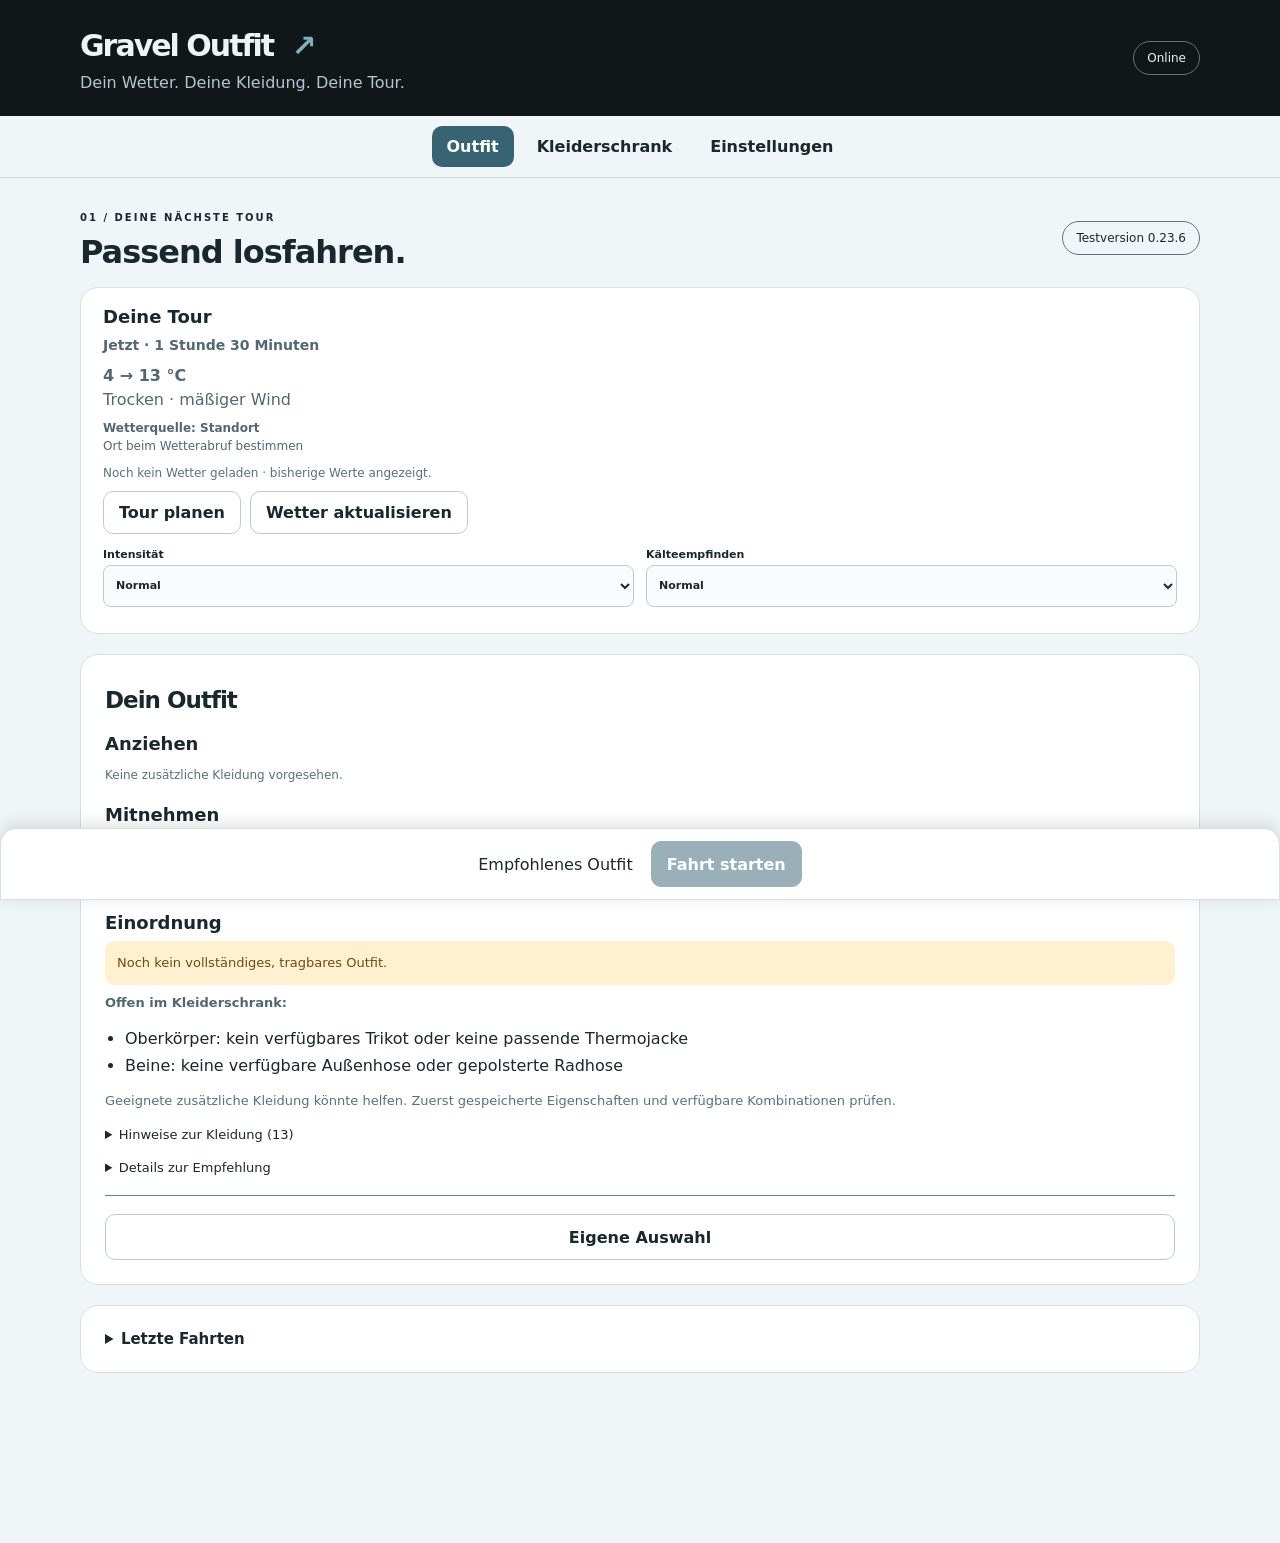
==== commit 2b8bc947: "Add files via upload" ====
--- a/index.html
+++ b/index.html
@@ -1,8 +1,8 @@
 <!doctype html>
-<html lang="de"><head><meta charset="utf-8"><meta name="viewport" content="width=device-width,initial-scale=1,viewport-fit=cover"><meta name="theme-color" content="#111719"><title>Gravel Outfit</title><link rel="manifest" href="./manifest.webmanifest"><link rel="icon" type="image/png" href="./icon-192.png"><link rel="apple-touch-icon" sizes="180x180" href="./icon-180.png"><link rel="stylesheet" href="./style.css?v=0.23.4"><script defer="" src="./excel-rules.js?v=0.23.4"></script><script defer="" src="./weather.js?v=0.23.4"></script><script defer="" src="./route.js?v=0.23.4"></script><script defer="" src="./planning.js?v=0.23.4"></script><script defer="" src="./personal.js?v=0.23.4"></script><script defer="" src="./history-weather.js?v=0.23.4"></script><script defer="" src="./history-ui.js?v=0.23.4"></script><script defer="" src="./season-learning.js?v=0.23.4"></script><script defer="" src="./tour-rules.js?v=0.23.4"></script><script defer="" src="./core.js?v=0.23.4"></script><script defer="" src="./ui-planning.js?v=0.23.4"></script><script defer="" src="./app.js?v=0.23.4"></script></head>
+<html lang="de"><head><meta charset="utf-8"><meta name="viewport" content="width=device-width,initial-scale=1,viewport-fit=cover"><meta name="theme-color" content="#111719"><title>Gravel Outfit</title><link rel="manifest" href="./manifest.webmanifest"><link rel="icon" type="image/png" href="./icon-192.png"><link rel="apple-touch-icon" sizes="180x180" href="./icon-180.png"><link rel="stylesheet" href="./style.css?v=0.23.6"><script defer="" src="./excel-rules.js?v=0.23.6"></script><script defer="" src="./weather.js?v=0.23.6"></script><script defer="" src="./route.js?v=0.23.6"></script><script defer="" src="./planning.js?v=0.23.6"></script><script defer="" src="./personal.js?v=0.23.6"></script><script defer="" src="./history-weather.js?v=0.23.6"></script><script defer="" src="./history-ui.js?v=0.23.6"></script><script defer="" src="./season-learning.js?v=0.23.6"></script><script defer="" src="./tour-rules.js?v=0.23.6"></script><script defer="" src="./core.js?v=0.23.6"></script><script defer="" src="./ui-planning.js?v=0.23.6"></script><script defer="" src="./app.js?v=0.23.6"></script></head>
 <body><header><div><span class="eyebrow">READY FOR THE NEXT RIDE</span><h1>Gravel Outfit<span>↗</span></h1><p>Dein Wetter. Deine Kleidung. Deine Tour.</p></div><span id="connection" role="status">Verbindung wird geprüft …</span></header>
 <nav aria-label="Hauptnavigation"><button data-tab="outfit" aria-current="page">Outfit</button><button data-tab="wardrobe">Kleiderschrank</button><button data-tab="settings">Einstellungen</button></nav>
-<main><p id="message" role="status" aria-live="polite"></p><section id="outfit"><div class="heading"><div><span class="eyebrow">01 / DEINE NÄCHSTE TOUR</span><h2>Passend losfahren.</h2></div><span class="badge">Testversion 0.23.4</span></div><div id="outfit-overview"><div id="tour-summary" class="panel"></div></div><div class="layout outfit-layout"><form id="weather" class="panel" hidden=""><div class="heading"><h3 tabindex="-1" id="planning-title">Tour planen</h3><button type="button" id="planning-back">Zurück</button></div><input type="hidden" id="weather-source" value="device"><div class="planning-options" role="group" aria-label="Tourplanung"><button type="button" id="choose-route" aria-pressed="false">GPX-Planung</button><button type="button" id="choose-manual" aria-pressed="false">Manuelles Wetter</button></div><p id="weather-source-info" class="muted"></p><button type="button" id="choose-device" class="text-button" hidden="">Aktueller Standort</button><div id="source-panels"><div id="route-controls" class="route-controls"><label class="file">Komoot-GPX-Datei auswählen<input id="route-file" type="file" accept=".gpx,application/gpx+xml,application/xml,text/xml"></label><details><summary>Hinweis</summary><p>Die GPX-Strecke wird lokal gespeichert. Beim Wetterabruf werden bis zu zwölf gerundete Streckenpunkte an Open-Meteo übertragen. Ein Komoot-Login ist nicht nötig.</p></details><div id="route-info"></div><button type="button" id="route-remove" hidden="">GPX-Strecke entfernen</button></div><details id="manual-weather" hidden=""><summary>Manuelles Wetter</summary><p>Start- und Endtemperatur, Wind und Regen selbst festlegen. Diese Werte ersetzen die automatische Prognose nach dem Übernehmen. Für Wind und Regen die stärksten erwarteten Bedingungen der Tour wählen. Ein zwischenzeitlicher Temperaturverlauf wird dabei nicht automatisch ergänzt.</p><div class="grid temperature-grid tour-temperatures"><label for="weather-startTemp">Außentemperatur Tourstart <output id="weather-startTemp-value" for="weather-startTemp">4 °C</output><input id="weather-startTemp" aria-label="Außentemperatur Tourstart" aria-describedby="weather-startTemp-value" name="startTemp" type="range" min="-10" max="40" step="1" value="4"><span class="range-scale"><span>−10 °C</span><span>+40 °C</span></span></label><label for="weather-endTemp">Außentemperatur Tourende <output id="weather-endTemp-value" for="weather-endTemp">13 °C</output><input id="weather-endTemp" aria-label="Außentemperatur Tourende" aria-describedby="weather-endTemp-value" name="endTemp" type="range" min="-10" max="40" step="1" value="13"><span class="range-scale"><span>−10 °C</span><span>+40 °C</span></span></label></div><label>Wind<select name="wind"><option value="0">Schwach · bis 15 km/h</option><option value="1">Mäßig · 16–30 km/h</option><option value="2">Stark · über 30 km/h</option></select></label><label>Niederschlag<select name="rain"><option value="0">Trocken</option><option value="1">Schauer</option><option value="2">Dauerregen</option></select></label><label><input name="fog" type="checkbox"> Nebel erwartet</label><label>Lichtverhältnisse<select name="light"><option value="auto">Aus Wetterdaten, falls verfügbar</option><option value="day">Tageslicht</option><option value="twilight">Dämmerung</option><option value="night">Dunkelheit</option></select></label><button type="submit" id="manual-apply" class="primary" hidden="">Manuelle Wetterwerte übernehmen</button></details></div><section class="tour-schedule" aria-label="Startzeit und Dauer"><label>Startzeit<select id="forecast-mode"><option value="now">Jetzt</option><option value="planned">Planen</option></select></label><div id="forecast-date-label" hidden=""><label>Datum<input id="forecast-day" type="date"></label><label>Uhrzeit<select id="forecast-time" aria-label="Uhrzeit in 30-Minuten-Schritten"></select></label></div><input id="forecast-date" type="hidden"><label><span id="ride-duration-label">Dauer</span><select id="ride-minutes" required=""></select></label><div id="route-timing"><div id="route-plan" hidden=""><label>Streckenart<select id="route-kind"><option value="single">Durchgehende Tour</option><option value="outback">Hin- und Rückfahrt</option></select></label><details id="route-plan-hint"><summary>Hinweis zur GPX-Strecke</summary><p>Für Hin- und Rückfahrt muss die GPX-Datei die Hinfahrt beschreiben. Die Rückfahrt wird in umgekehrter Richtung berechnet.</p></details><div id="return-plan" hidden=""><label>Fahrtdauer Rückfahrt<select id="return-minutes"></select></label><label id="stay-label">Aufenthalt am Wendepunkt<select id="stay-minutes"></select></label><div id="return-clock" hidden><label>Datum Rückfahrt<input id="return-day" type="date"></label><label>Antritt Rückweg<select id="return-time" aria-label="Rückfahrtzeit in 30-Minuten-Schritten"></select></label></div><details><summary>Hinweis</summary><p>Der Aufenthalt verschiebt die Rückfahrt. Sein Wetter wird ebenfalls berücksichtigt; die tatsächliche Auskühlung während einer Pause wird nicht individuell berechnet.</p></details></div></div></div><div id="plan-preview" role="status" aria-live="polite"></div></section><input name="effort" type="hidden" value="1"><input name="cold" type="hidden" value="1"><input name="duration" type="hidden" value="1"><div id="planning-optional"><details><summary>Optionale Schutzkleidung</summary><p class="muted">Automatisch lässt unnötige Zonen bei Wärme frei. „Keine …“ bleibt auch bei Kälte eine bewusste Auswahl; fehlender Schutz wird dann angezeigt.</p><label>Handschuhe<select name="opt-hands"><option value="auto">Automatisch</option><option value="none">Keine Handschuhe</option></select></label><label>Mütze<select name="opt-cap"><option value="auto">Automatisch</option><option value="none">Keine Mütze</option></select></label><label>Halstuch<select name="opt-buff"><option value="auto">Automatisch</option><option value="none">Kein Halstuch</option></select></label><label>Armlinge<select name="opt-arms"><option value="auto">Automatisch</option><option value="none">Keine Armlinge</option></select></label><label>Überschuhe<select name="opt-covers"><option value="auto">Automatisch</option><option value="none">Keine Überschuhe</option></select></label></details></div><details class="planning-details"><summary>Wetterdetails und Datenschutz</summary><p id="weather-privacy"></p><p id="forecast-location" role="status"></p><p id="forecast-timezone" class="muted"></p><div id="forecast-source"></div></details><button type="button" id="weather-auto" hidden="">Wetter laden</button><p id="forecast-status" role="status" aria-live="polite"></p><button type="button" id="planning-save" class="primary">Speichern</button></form><div id="outfit-results"><div id="recommendation" class="panel"></div><div id="ride" class="panel"></div></div></div><details id="ride-history" class="panel"><summary>Letzte Fahrten</summary><div id="rides"></div></details><div id="tour-bar" class="panel" aria-label="Toursteuerung"></div></section>
+<main><p id="message" role="status" aria-live="polite"></p><section id="outfit"><div class="heading"><div><span class="eyebrow">01 / DEINE NÄCHSTE TOUR</span><h2>Passend losfahren.</h2></div><span class="badge">Testversion 0.23.6</span></div><div id="outfit-overview"><div id="tour-summary" class="panel"></div></div><div class="layout outfit-layout"><form id="weather" class="panel" hidden=""><div class="heading"><h3 tabindex="-1" id="planning-title">Tour planen</h3><button type="button" id="planning-back">Zurück</button></div><input type="hidden" id="weather-source" value="device"><div class="planning-options" role="group" aria-label="Tourplanung"><button type="button" id="choose-route" aria-pressed="false">GPX-Planung</button><button type="button" id="choose-manual" aria-pressed="false">Manuelles Wetter</button></div><p id="weather-source-info" class="muted"></p><button type="button" id="choose-device" class="text-button" hidden="">Aktueller Standort</button><div id="source-panels"><div id="route-controls" class="route-controls"><label class="file">Komoot-GPX-Datei auswählen<input id="route-file" type="file" accept=".gpx,application/gpx+xml,application/xml,text/xml"></label><details><summary>Hinweis</summary><p>Die GPX-Strecke wird lokal gespeichert. Beim Wetterabruf werden bis zu zwölf gerundete Streckenpunkte an Open-Meteo übertragen. Ein Komoot-Login ist nicht nötig.</p></details><div id="route-info"></div><button type="button" id="route-remove" hidden="">GPX-Strecke entfernen</button></div><details id="manual-weather" hidden=""><summary>Manuelles Wetter</summary><p>Start- und Endtemperatur, Wind und Regen selbst festlegen. Diese Werte ersetzen die automatische Prognose nach dem Übernehmen. Für Wind und Regen die stärksten erwarteten Bedingungen der Tour wählen. Ein zwischenzeitlicher Temperaturverlauf wird dabei nicht automatisch ergänzt.</p><div class="grid temperature-grid tour-temperatures"><label for="weather-startTemp">Außentemperatur Tourstart <output id="weather-startTemp-value" for="weather-startTemp">4 °C</output><input id="weather-startTemp" aria-label="Außentemperatur Tourstart" aria-describedby="weather-startTemp-value" name="startTemp" type="range" min="-10" max="40" step="1" value="4"><span class="range-scale"><span>−10 °C</span><span>+40 °C</span></span></label><label for="weather-endTemp">Außentemperatur Tourende <output id="weather-endTemp-value" for="weather-endTemp">13 °C</output><input id="weather-endTemp" aria-label="Außentemperatur Tourende" aria-describedby="weather-endTemp-value" name="endTemp" type="range" min="-10" max="40" step="1" value="13"><span class="range-scale"><span>−10 °C</span><span>+40 °C</span></span></label></div><label>Wind<select name="wind"><option value="0">Schwach · bis 15 km/h</option><option value="1">Mäßig · 16–30 km/h</option><option value="2">Stark · über 30 km/h</option></select></label><label>Niederschlag<select name="rain"><option value="0">Trocken</option><option value="1">Schauer</option><option value="2">Dauerregen</option></select></label><label><input name="fog" type="checkbox"> Nebel erwartet</label><label>Lichtverhältnisse<select name="light"><option value="auto">Aus Wetterdaten, falls verfügbar</option><option value="day">Tageslicht</option><option value="twilight">Dämmerung</option><option value="night">Dunkelheit</option></select></label><button type="submit" id="manual-apply" class="primary" hidden="">Manuelle Wetterwerte übernehmen</button></details></div><section class="tour-schedule" aria-label="Startzeit und Dauer"><label>Startzeit<select id="forecast-mode"><option value="now">Jetzt</option><option value="planned">Planen</option></select></label><div id="forecast-date-label" hidden=""><label>Datum<input id="forecast-day" type="date"></label><label>Uhrzeit<select id="forecast-time" aria-label="Uhrzeit in 30-Minuten-Schritten"></select></label></div><input id="forecast-date" type="hidden"><label><span id="ride-duration-label">Dauer</span><select id="ride-minutes" required=""></select></label><div id="route-timing"><div id="route-plan" hidden=""><label>Streckenart<select id="route-kind"><option value="single">Durchgehende Tour</option><option value="outback">Hin- und Rückfahrt</option></select></label><details id="route-plan-hint"><summary>Hinweis zur GPX-Strecke</summary><p>Für Hin- und Rückfahrt muss die GPX-Datei die Hinfahrt beschreiben. Die Rückfahrt wird in umgekehrter Richtung berechnet.</p></details><div id="return-plan" hidden=""><label>Fahrtdauer Rückfahrt<select id="return-minutes"></select></label><label id="stay-label">Aufenthalt am Wendepunkt<select id="stay-minutes"></select></label><div id="return-clock" hidden><label>Datum Rückfahrt<input id="return-day" type="date"></label><label>Antritt Rückweg<select id="return-time" aria-label="Rückfahrtzeit in 30-Minuten-Schritten"></select></label></div><details><summary>Hinweis</summary><p>Der Aufenthalt verschiebt die Rückfahrt. Sein Wetter wird ebenfalls berücksichtigt; die tatsächliche Auskühlung während einer Pause wird nicht individuell berechnet.</p></details></div></div></div><div id="plan-preview" role="status" aria-live="polite"></div></section><input name="effort" type="hidden" value="1"><input name="cold" type="hidden" value="1"><input name="duration" type="hidden" value="1"><div id="planning-optional"><details><summary>Optionale Schutzkleidung</summary><p class="muted">Automatisch lässt unnötige Zonen bei Wärme frei. „Keine …“ bleibt auch bei Kälte eine bewusste Auswahl; fehlender Schutz wird dann angezeigt.</p><label>Handschuhe<select name="opt-hands"><option value="auto">Automatisch</option><option value="none">Keine Handschuhe</option></select></label><label>Mütze<select name="opt-cap"><option value="auto">Automatisch</option><option value="none">Keine Mütze</option></select></label><label>Halstuch<select name="opt-buff"><option value="auto">Automatisch</option><option value="none">Kein Halstuch</option></select></label><label>Armlinge<select name="opt-arms"><option value="auto">Automatisch</option><option value="none">Keine Armlinge</option></select></label><label>Überschuhe<select name="opt-covers"><option value="auto">Automatisch</option><option value="none">Keine Überschuhe</option></select></label></details></div><details class="planning-details"><summary>Wetterdetails und Datenschutz</summary><p id="weather-privacy"></p><p id="forecast-location" role="status"></p><p id="forecast-timezone" class="muted"></p><div id="forecast-source"></div></details><button type="button" id="weather-auto" hidden="">Wetter laden</button><p id="forecast-status" role="status" aria-live="polite"></p><button type="button" id="planning-save" class="primary">Speichern</button></form><div id="outfit-results"><div id="recommendation" class="panel"></div><div id="ride" class="panel"></div></div></div><details id="ride-history" class="panel"><summary>Letzte Fahrten</summary><div id="rides"></div></details><div id="tour-bar" class="panel" aria-label="Toursteuerung"></div></section>
 <section id="wardrobe" hidden=""><div class="heading"><div><span class="eyebrow">02 / DEINE AUSRÜSTUNG</span><h2>Bereit, wenn du es bist.</h2></div><button id="new" class="primary">+ Kleidungsstück</button></div><div class="toolbar"><label>Suche<input id="search" type="search" placeholder="Modell oder Art"></label><label>Ansicht<select id="filter"><option value="active">Aktiver Bestand</option><option value="available">Verfügbar</option><option value="laundry">In Wäsche</option><option value="unavailable">Nicht verfügbar</option><option value="archived">Archiv</option><option value="all">Alle</option></select></label></div><details class="panel"><summary>Meine Körpermaße</summary><form id="measurements"><div class="grid" id="measurement-fields"></div><button class="primary">Körpermaße speichern</button><p id="measurement-status" role="status"></p></form></details><label>Sortierung<select id="wardrobe-sort"><option value="zone">Körperzone und Schicht</option><option value="season">Saison</option></select></label><p id="count"></p><div id="items" class="wardrobe-list"></div></section>
-<section id="settings" hidden=""><span class="eyebrow">03 / ALLES AUF DEINEM GERÄT</span><h2>Deine Daten bleiben bei dir.</h2><div class="panel"><h3>JSON-Datensicherung</h3><p>Bestand, Pflegehistorie, Wetter, Fahrten und gegebenenfalls die gespeicherte GPX-Strecke als Datei sichern. Ein Import ersetzt alle aktuellen Daten nach Bestätigung.</p><div class="actions"><button id="export" class="primary">Sicherung exportieren</button><label class="file">Sicherung importieren<input id="import" type="file" accept=".json,application/json"></label></div></div><div class="panel"><h3>Darstellung</h3><label>Farbmodus<select id="appearance"><option value="auto">Wie das Gerät</option><option value="light">Hell</option><option value="dark">Dunkel</option></select></label><h3>Offline &amp; Installation</h3><p id="offline">Offline-Speicher wird vorbereitet …</p><p>Einmal online vollständig öffnen. Danach funktioniert die App ohne Internet. Auf dem iPhone: Teilen → Zum Home-Bildschirm. In unterstützten Browsern: App installieren.</p><button id="install" hidden="">App installieren</button><button id="persist">Dauerhafte Speicherung anfragen</button><p id="storage"></p><p>Zur Anzeige des Ortsnamens werden beim Standortwetter gerundete Koordinaten an BigDataCloud gesendet. Keine Cloud-Synchronisierung. Browserdaten können gelöscht werden: regelmäßig eine Sicherung exportieren.</p></div><div class="panel"><h3>Richtwerte und Erfahrungen</h3><p>Grundlage: Radbekleidung_KI_2.xlsx, Stand 31.10.2026. Bestehende Kleidung und Erfahrungen bleiben erhalten. Aus Kategorien werden keine neuen Kleidungsstücke erzeugt.</p><label><input id="learning-enabled" type="checkbox"> Empfehlungen je Körperzone anhand neuer Fahrtrückmeldungen behutsam anpassen</label><p>Die Tabelle gibt die Grundkombination vor. Deine geänderten Temperaturbereiche und Erfahrungen passen sie an.</p><details><summary>Trainingsintensität</summary><p>Normal verwendet die neuen Richtwerte. Locker wird etwas wärmer, sportlich etwas leichter geplant. Deine Intensität bleibt bei den Fahrtrückmeldungen berücksichtigt. Die frühere Excel-Intensitätstabelle wird nicht mehr verwendet.</p></details><details><summary>Farben und Schutzschicht</summary><p>Grüne Kategorien sind laut neuer Tabelle vorhanden, rote Zielteile fehlen noch. Gelb kennzeichnet vorgesehene Ersatzkombinationen. Die Empfehlung verwendet ausschließlich deinen aktiven, verfügbaren Bestand. Nässeschutz gilt bei Regen in allen Temperaturstufen und kann über dem Toplayer getragen werden; Windschutz ersetzt keine Wärmeisolierung. Genau 0 °C verwendet die kältere der überlappenden Stufen.</p></details></div><div class="panel"><h3>Über diese Version</h3><p>Gravel Outfit 0.23.4 · HTML, CSS, JavaScript und IndexedDB. Empfehlungen bewerten verfügbare Schichtkombinationen. Wärme und Atmungsaktivität sind aus der Kleidungsfunktion abgeleitete Richtwerte. Neue Fahrtrückmeldungen passen bei aktivierter Lernfunktion die persönliche Temperatureinschätzung für jede Körperzone getrennt und schrittweise an. Die neue Tabelle ist die einzige Excel-Regelquelle. Persönliche Bereiche und Erfahrungen bleiben erhalten.</p></div></section></main>
+<section id="settings" hidden=""><span class="eyebrow">03 / ALLES AUF DEINEM GERÄT</span><h2>Deine Daten bleiben bei dir.</h2><div class="panel"><h3>JSON-Datensicherung</h3><p>Bestand, Pflegehistorie, Wetter, Fahrten und gegebenenfalls die gespeicherte GPX-Strecke als Datei sichern. Ein Import ersetzt alle aktuellen Daten nach Bestätigung.</p><div class="actions"><button id="export" class="primary">Sicherung exportieren</button><label class="file">Sicherung importieren<input id="import" type="file" accept=".json,application/json"></label></div></div><div class="panel"><h3>Darstellung</h3><label>Farbmodus<select id="appearance"><option value="auto">Wie das Gerät</option><option value="light">Hell</option><option value="dark">Dunkel</option></select></label><h3>Offline &amp; Installation</h3><p id="offline">Offline-Speicher wird vorbereitet …</p><p>Einmal online vollständig öffnen. Danach funktioniert die App ohne Internet. Auf dem iPhone: Teilen → Zum Home-Bildschirm. In unterstützten Browsern: App installieren.</p><button id="install" hidden="">App installieren</button><button id="persist">Dauerhafte Speicherung anfragen</button><p id="storage"></p><p>Zur Anzeige des Ortsnamens werden beim Standortwetter gerundete Koordinaten an BigDataCloud gesendet. Keine Cloud-Synchronisierung. Browserdaten können gelöscht werden: regelmäßig eine Sicherung exportieren.</p></div><div class="panel"><h3>Richtwerte und Erfahrungen</h3><p>Grundlage: Radbekleidung_KI_2.xlsx, Stand 31.10.2026. Bestehende Kleidung und Erfahrungen bleiben erhalten. Aus Kategorien werden keine neuen Kleidungsstücke erzeugt.</p><label><input id="learning-enabled" type="checkbox"> Empfehlungen je Körperzone anhand neuer Fahrtrückmeldungen behutsam anpassen</label><p>Die Tabelle gibt die Grundkombination vor. Deine geänderten Temperaturbereiche und Erfahrungen passen sie an.</p><details><summary>Trainingsintensität</summary><p>Normal verwendet die neuen Richtwerte. Locker wird etwas wärmer, sportlich etwas leichter geplant. Deine Intensität bleibt bei den Fahrtrückmeldungen berücksichtigt. Die frühere Excel-Intensitätstabelle wird nicht mehr verwendet.</p></details><details><summary>Farben und Schutzschicht</summary><p>Grüne Kategorien sind laut neuer Tabelle vorhanden, rote Zielteile fehlen noch. Gelb kennzeichnet vorgesehene Ersatzkombinationen. Die Empfehlung verwendet ausschließlich deinen aktiven, verfügbaren Bestand. Nässeschutz gilt bei Regen in allen Temperaturstufen und kann über dem Toplayer getragen werden; Windschutz ersetzt keine Wärmeisolierung. Genau 0 °C verwendet die kältere der überlappenden Stufen.</p></details></div><div class="panel"><h3>Über diese Version</h3><p>Gravel Outfit 0.23.6 · HTML, CSS, JavaScript und IndexedDB. Empfehlungen bewerten verfügbare Schichtkombinationen. Wärme und Atmungsaktivität sind aus der Kleidungsfunktion abgeleitete Richtwerte. Neue Fahrtrückmeldungen passen bei aktivierter Lernfunktion die persönliche Temperatureinschätzung für jede Körperzone getrennt und schrittweise an. Die neue Tabelle ist die einzige Excel-Regelquelle. Persönliche Bereiche und Erfahrungen bleiben erhalten.</p></div></section></main>
 <dialog id="editor"><form id="itemform"><div class="heading"><h2 id="editor-title">Kleidungsstück</h2><button type="button" id="close" aria-label="Schließen">✕</button></div><input name="id" type="hidden"><label>Hersteller<input name="manufacturer" maxlength="120" placeholder="Nicht hinterlegt"></label><label>Modell<input name="model" maxlength="160" required="" placeholder="Modell oder Bezeichnung"></label><label>Größe<select name="size"><option value="">Nicht angegeben</option><optgroup label="Buchstabengrößen"><option>M</option><option>L</option><option>XL</option><option>XXL</option></optgroup><optgroup label="Konfektionsgrößen"><option>44</option><option>46</option><option>48</option><option>50</option><option>52</option><option>54</option><option>56</option><option>58</option><option>60</option><option>62</option><option>64</option></optgroup><optgroup label="Schlanke Langgrößen"><option>90</option><option>94</option><option>98</option><option>102</option><option>106</option><option>110</option><option>114</option><option>118</option></optgroup></select></label><label>Saison<select name="season"><option value="">Automatisch aus deinem Temperaturbereich</option><option>Ganzjährig</option><option>Frühling</option><option>Sommer</option><option>Herbst</option><option>Winter</option></select></label><label>Bekleidungskategorie<select name="layer"></select></label><label>Art<select name="type"></select></label><label id="length-label">Ärmel- / Beinlänge<select name="length"></select></label><p id="length-hint" class="muted"></p><div class="grid temperature-grid"><label for="item-min">Dein Startbereich ab <output id="item-min-value" for="item-min">12 °C</output><input id="item-min" aria-label="Geeignet ab" aria-describedby="item-min-value" name="min" type="range" min="-25" max="50" step="1"><span class="range-scale"><span>−25 °C</span><span>50 °C</span></span></label><label for="item-max">Dein Startbereich bis <output id="item-max-value" for="item-max">35 °C</output><input id="item-max" aria-label="Geeignet bis" aria-describedby="item-max-value" name="max" type="range" min="-25" max="50" step="1"><span class="range-scale"><span>−25 °C</span><span>50 °C</span></span></label></div><div class="actions"><label><input name="wind" type="checkbox"> Winddicht</label><label><input name="rain" type="checkbox"> Wasserdicht</label><label><input name="waterRepellent" type="checkbox"> Wasserabweisend</label></div><p class="muted">Wasserabweisend schützt begrenzt vor Schauern. Wasserdicht ist eine eigene Eigenschaft für anhaltenden Regen.</p><div id="item-learning-range" class="note"></div><label id="visibility-label"><input name="visibilityPriority" type="checkbox"> Gute Sichtbarkeit bei Dämmerung, Dunkelheit und Nebel</label><label>Verfügbarkeit<select name="status"><option value="available">Verfügbar</option><option value="laundry">In Wäsche</option><option value="unavailable">Nicht verfügbar</option></select></label><p class="muted">Gespeicherte Temperatur-Zwischenwerte bleiben beim Bearbeiten anderer Angaben unverändert.</p><label>Notizen<textarea name="notes" maxlength="2000"></textarea></label><button class="primary">Speichern</button></form></dialog><dialog id="properties"><div class="heading"><h2 id="properties-title">Eigenschaften</h2><button id="properties-close" aria-label="Eigenschaften schließen">✕</button></div><div id="properties-content"></div><button id="properties-edit">Im Kleiderschrank bearbeiten</button></dialog><noscript>Bitte JavaScript aktivieren, um Gravel Outfit zu verwenden.</noscript></body></html>
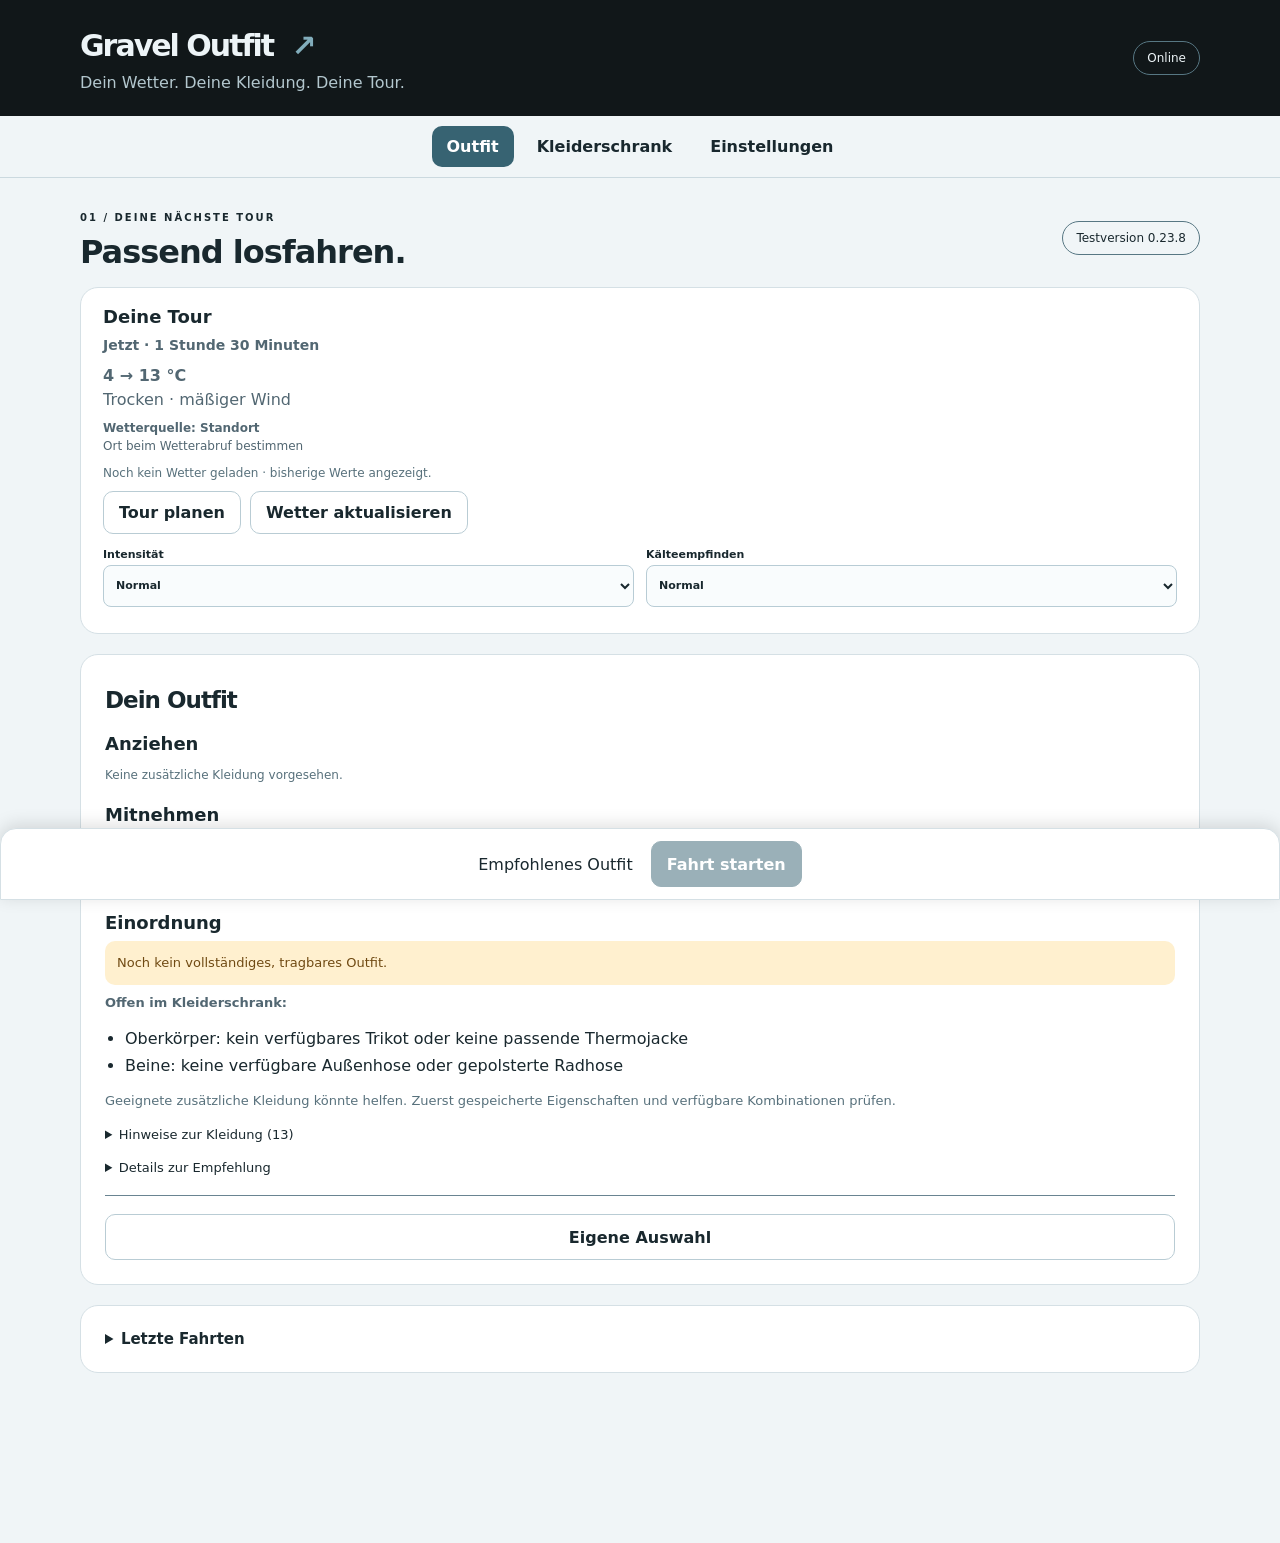
==== commit 2f31f3ae: "Add files via upload" ====
--- a/index.html
+++ b/index.html
@@ -1,8 +1,8 @@
 <!doctype html>
-<html lang="de"><head><meta charset="utf-8"><meta name="viewport" content="width=device-width,initial-scale=1,viewport-fit=cover"><meta name="theme-color" content="#111719"><title>Gravel Outfit</title><link rel="manifest" href="./manifest.webmanifest"><link rel="icon" type="image/png" href="./icon-192.png"><link rel="apple-touch-icon" sizes="180x180" href="./icon-180.png"><link rel="stylesheet" href="./style.css?v=0.23.6"><script defer="" src="./excel-rules.js?v=0.23.6"></script><script defer="" src="./weather.js?v=0.23.6"></script><script defer="" src="./route.js?v=0.23.6"></script><script defer="" src="./planning.js?v=0.23.6"></script><script defer="" src="./personal.js?v=0.23.6"></script><script defer="" src="./history-weather.js?v=0.23.6"></script><script defer="" src="./history-ui.js?v=0.23.6"></script><script defer="" src="./season-learning.js?v=0.23.6"></script><script defer="" src="./tour-rules.js?v=0.23.6"></script><script defer="" src="./core.js?v=0.23.6"></script><script defer="" src="./ui-planning.js?v=0.23.6"></script><script defer="" src="./app.js?v=0.23.6"></script></head>
+<html lang="de"><head><meta charset="utf-8"><meta name="viewport" content="width=device-width,initial-scale=1,viewport-fit=cover"><meta name="theme-color" content="#111719"><title>Gravel Outfit</title><link rel="manifest" href="./manifest.webmanifest"><link rel="icon" type="image/png" href="./icon-192.png"><link rel="apple-touch-icon" sizes="180x180" href="./icon-180.png"><link rel="stylesheet" href="./style.css?v=0.23.8"><script defer="" src="./excel-rules.js?v=0.23.8"></script><script defer="" src="./weather.js?v=0.23.8"></script><script defer="" src="./route.js?v=0.23.8"></script><script defer="" src="./planning.js?v=0.23.8"></script><script defer="" src="./personal.js?v=0.23.8"></script><script defer="" src="./history-weather.js?v=0.23.8"></script><script defer="" src="./history-ui.js?v=0.23.8"></script><script defer="" src="./season-learning.js?v=0.23.8"></script><script defer="" src="./tour-rules.js?v=0.23.8"></script><script defer="" src="./core.js?v=0.23.8"></script><script defer="" src="./ui-planning.js?v=0.23.8"></script><script defer="" src="./app.js?v=0.23.8"></script></head>
 <body><header><div><span class="eyebrow">READY FOR THE NEXT RIDE</span><h1>Gravel Outfit<span>↗</span></h1><p>Dein Wetter. Deine Kleidung. Deine Tour.</p></div><span id="connection" role="status">Verbindung wird geprüft …</span></header>
 <nav aria-label="Hauptnavigation"><button data-tab="outfit" aria-current="page">Outfit</button><button data-tab="wardrobe">Kleiderschrank</button><button data-tab="settings">Einstellungen</button></nav>
-<main><p id="message" role="status" aria-live="polite"></p><section id="outfit"><div class="heading"><div><span class="eyebrow">01 / DEINE NÄCHSTE TOUR</span><h2>Passend losfahren.</h2></div><span class="badge">Testversion 0.23.6</span></div><div id="outfit-overview"><div id="tour-summary" class="panel"></div></div><div class="layout outfit-layout"><form id="weather" class="panel" hidden=""><div class="heading"><h3 tabindex="-1" id="planning-title">Tour planen</h3><button type="button" id="planning-back">Zurück</button></div><input type="hidden" id="weather-source" value="device"><div class="planning-options" role="group" aria-label="Tourplanung"><button type="button" id="choose-route" aria-pressed="false">GPX-Planung</button><button type="button" id="choose-manual" aria-pressed="false">Manuelles Wetter</button></div><p id="weather-source-info" class="muted"></p><button type="button" id="choose-device" class="text-button" hidden="">Aktueller Standort</button><div id="source-panels"><div id="route-controls" class="route-controls"><label class="file">Komoot-GPX-Datei auswählen<input id="route-file" type="file" accept=".gpx,application/gpx+xml,application/xml,text/xml"></label><details><summary>Hinweis</summary><p>Die GPX-Strecke wird lokal gespeichert. Beim Wetterabruf werden bis zu zwölf gerundete Streckenpunkte an Open-Meteo übertragen. Ein Komoot-Login ist nicht nötig.</p></details><div id="route-info"></div><button type="button" id="route-remove" hidden="">GPX-Strecke entfernen</button></div><details id="manual-weather" hidden=""><summary>Manuelles Wetter</summary><p>Start- und Endtemperatur, Wind und Regen selbst festlegen. Diese Werte ersetzen die automatische Prognose nach dem Übernehmen. Für Wind und Regen die stärksten erwarteten Bedingungen der Tour wählen. Ein zwischenzeitlicher Temperaturverlauf wird dabei nicht automatisch ergänzt.</p><div class="grid temperature-grid tour-temperatures"><label for="weather-startTemp">Außentemperatur Tourstart <output id="weather-startTemp-value" for="weather-startTemp">4 °C</output><input id="weather-startTemp" aria-label="Außentemperatur Tourstart" aria-describedby="weather-startTemp-value" name="startTemp" type="range" min="-10" max="40" step="1" value="4"><span class="range-scale"><span>−10 °C</span><span>+40 °C</span></span></label><label for="weather-endTemp">Außentemperatur Tourende <output id="weather-endTemp-value" for="weather-endTemp">13 °C</output><input id="weather-endTemp" aria-label="Außentemperatur Tourende" aria-describedby="weather-endTemp-value" name="endTemp" type="range" min="-10" max="40" step="1" value="13"><span class="range-scale"><span>−10 °C</span><span>+40 °C</span></span></label></div><label>Wind<select name="wind"><option value="0">Schwach · bis 15 km/h</option><option value="1">Mäßig · 16–30 km/h</option><option value="2">Stark · über 30 km/h</option></select></label><label>Niederschlag<select name="rain"><option value="0">Trocken</option><option value="1">Schauer</option><option value="2">Dauerregen</option></select></label><label><input name="fog" type="checkbox"> Nebel erwartet</label><label>Lichtverhältnisse<select name="light"><option value="auto">Aus Wetterdaten, falls verfügbar</option><option value="day">Tageslicht</option><option value="twilight">Dämmerung</option><option value="night">Dunkelheit</option></select></label><button type="submit" id="manual-apply" class="primary" hidden="">Manuelle Wetterwerte übernehmen</button></details></div><section class="tour-schedule" aria-label="Startzeit und Dauer"><label>Startzeit<select id="forecast-mode"><option value="now">Jetzt</option><option value="planned">Planen</option></select></label><div id="forecast-date-label" hidden=""><label>Datum<input id="forecast-day" type="date"></label><label>Uhrzeit<select id="forecast-time" aria-label="Uhrzeit in 30-Minuten-Schritten"></select></label></div><input id="forecast-date" type="hidden"><label><span id="ride-duration-label">Dauer</span><select id="ride-minutes" required=""></select></label><div id="route-timing"><div id="route-plan" hidden=""><label>Streckenart<select id="route-kind"><option value="single">Durchgehende Tour</option><option value="outback">Hin- und Rückfahrt</option></select></label><details id="route-plan-hint"><summary>Hinweis zur GPX-Strecke</summary><p>Für Hin- und Rückfahrt muss die GPX-Datei die Hinfahrt beschreiben. Die Rückfahrt wird in umgekehrter Richtung berechnet.</p></details><div id="return-plan" hidden=""><label>Fahrtdauer Rückfahrt<select id="return-minutes"></select></label><label id="stay-label">Aufenthalt am Wendepunkt<select id="stay-minutes"></select></label><div id="return-clock" hidden><label>Datum Rückfahrt<input id="return-day" type="date"></label><label>Antritt Rückweg<select id="return-time" aria-label="Rückfahrtzeit in 30-Minuten-Schritten"></select></label></div><details><summary>Hinweis</summary><p>Der Aufenthalt verschiebt die Rückfahrt. Sein Wetter wird ebenfalls berücksichtigt; die tatsächliche Auskühlung während einer Pause wird nicht individuell berechnet.</p></details></div></div></div><div id="plan-preview" role="status" aria-live="polite"></div></section><input name="effort" type="hidden" value="1"><input name="cold" type="hidden" value="1"><input name="duration" type="hidden" value="1"><div id="planning-optional"><details><summary>Optionale Schutzkleidung</summary><p class="muted">Automatisch lässt unnötige Zonen bei Wärme frei. „Keine …“ bleibt auch bei Kälte eine bewusste Auswahl; fehlender Schutz wird dann angezeigt.</p><label>Handschuhe<select name="opt-hands"><option value="auto">Automatisch</option><option value="none">Keine Handschuhe</option></select></label><label>Mütze<select name="opt-cap"><option value="auto">Automatisch</option><option value="none">Keine Mütze</option></select></label><label>Halstuch<select name="opt-buff"><option value="auto">Automatisch</option><option value="none">Kein Halstuch</option></select></label><label>Armlinge<select name="opt-arms"><option value="auto">Automatisch</option><option value="none">Keine Armlinge</option></select></label><label>Überschuhe<select name="opt-covers"><option value="auto">Automatisch</option><option value="none">Keine Überschuhe</option></select></label></details></div><details class="planning-details"><summary>Wetterdetails und Datenschutz</summary><p id="weather-privacy"></p><p id="forecast-location" role="status"></p><p id="forecast-timezone" class="muted"></p><div id="forecast-source"></div></details><button type="button" id="weather-auto" hidden="">Wetter laden</button><p id="forecast-status" role="status" aria-live="polite"></p><button type="button" id="planning-save" class="primary">Speichern</button></form><div id="outfit-results"><div id="recommendation" class="panel"></div><div id="ride" class="panel"></div></div></div><details id="ride-history" class="panel"><summary>Letzte Fahrten</summary><div id="rides"></div></details><div id="tour-bar" class="panel" aria-label="Toursteuerung"></div></section>
+<main><p id="message" role="status" aria-live="polite"></p><section id="outfit"><div class="heading"><div><span class="eyebrow">01 / DEINE NÄCHSTE TOUR</span><h2>Passend losfahren.</h2></div><span class="badge">Testversion 0.23.8</span></div><div id="outfit-overview"><div id="tour-summary" class="panel"></div></div><div class="layout outfit-layout"><form id="weather" class="panel" hidden=""><div class="heading"><h3 tabindex="-1" id="planning-title">Tour planen</h3><button type="button" id="planning-back">Zurück</button></div><input type="hidden" id="weather-source" value="device"><section id="laundry-notice" class="note" aria-labelledby="laundry-title" hidden><strong id="laundry-title">Sind diese Teile wieder verfügbar?</strong><p>Die 48 Stunden sind vorbei. Prüfe kurz, was du schon wieder tragen kannst.</p><div id="laundry-items"></div></section><p id="laundry-plan-status" role="status"></p><div class="planning-options" role="group" aria-label="Tourplanung"><button type="button" id="choose-route" aria-pressed="false">GPX-Planung</button><button type="button" id="choose-manual" aria-pressed="false">Manuelles Wetter</button></div><p id="weather-source-info" class="muted"></p><button type="button" id="choose-device" class="text-button" hidden="">Aktueller Standort</button><div id="source-panels"><div id="route-controls" class="route-controls"><label class="file">Komoot-GPX-Datei auswählen<input id="route-file" type="file" accept=".gpx,application/gpx+xml,application/xml,text/xml"></label><details><summary>Hinweis</summary><p>Die GPX-Strecke wird lokal gespeichert. Beim Wetterabruf werden bis zu zwölf gerundete Streckenpunkte an Open-Meteo übertragen. Ein Komoot-Login ist nicht nötig.</p></details><div id="route-info"></div><button type="button" id="route-remove" hidden="">GPX-Strecke entfernen</button></div><details id="manual-weather" hidden=""><summary>Manuelles Wetter</summary><p>Start- und Endtemperatur, Wind und Regen selbst festlegen. Diese Werte ersetzen die automatische Prognose nach dem Übernehmen. Für Wind und Regen die stärksten erwarteten Bedingungen der Tour wählen. Ein zwischenzeitlicher Temperaturverlauf wird dabei nicht automatisch ergänzt.</p><div class="grid temperature-grid tour-temperatures"><label for="weather-startTemp">Außentemperatur Tourstart <output id="weather-startTemp-value" for="weather-startTemp">4 °C</output><input id="weather-startTemp" aria-label="Außentemperatur Tourstart" aria-describedby="weather-startTemp-value" name="startTemp" type="range" min="-10" max="40" step="1" value="4"><span class="range-scale"><span>−10 °C</span><span>+40 °C</span></span></label><label for="weather-endTemp">Außentemperatur Tourende <output id="weather-endTemp-value" for="weather-endTemp">13 °C</output><input id="weather-endTemp" aria-label="Außentemperatur Tourende" aria-describedby="weather-endTemp-value" name="endTemp" type="range" min="-10" max="40" step="1" value="13"><span class="range-scale"><span>−10 °C</span><span>+40 °C</span></span></label></div><label>Wind<select name="wind"><option value="0">Schwach · bis 15 km/h</option><option value="1">Mäßig · 16–30 km/h</option><option value="2">Stark · über 30 km/h</option></select></label><label>Niederschlag<select name="rain"><option value="0">Trocken</option><option value="1">Schauer</option><option value="2">Dauerregen</option></select></label><label><input name="fog" type="checkbox"> Nebel erwartet</label><label>Lichtverhältnisse<select name="light"><option value="auto">Aus Wetterdaten, falls verfügbar</option><option value="day">Tageslicht</option><option value="twilight">Dämmerung</option><option value="night">Dunkelheit</option></select></label><button type="submit" id="manual-apply" class="primary" hidden="">Manuelle Wetterwerte übernehmen</button></details></div><section class="tour-schedule" aria-label="Startzeit und Dauer"><label>Startzeit<select id="forecast-mode"><option value="now">Jetzt</option><option value="planned">Planen</option></select></label><div id="forecast-date-label" hidden=""><label>Datum<input id="forecast-day" type="date"></label><label>Uhrzeit<select id="forecast-time" aria-label="Uhrzeit in 30-Minuten-Schritten"></select></label></div><input id="forecast-date" type="hidden"><label><span id="ride-duration-label">Dauer</span><select id="ride-minutes" required=""></select></label><div id="route-timing"><div id="route-plan" hidden=""><label>Streckenart<select id="route-kind"><option value="single">Durchgehende Tour</option><option value="outback">Hin- und Rückfahrt</option></select></label><details id="route-plan-hint"><summary>Hinweis zur GPX-Strecke</summary><p>Für Hin- und Rückfahrt muss die GPX-Datei die Hinfahrt beschreiben. Die Rückfahrt wird in umgekehrter Richtung berechnet.</p></details><div id="return-plan" hidden=""><label>Fahrtdauer Rückfahrt<select id="return-minutes"></select></label><label id="stay-label">Aufenthalt am Wendepunkt<select id="stay-minutes"></select></label><div id="return-clock" hidden><label>Datum Rückfahrt<input id="return-day" type="date"></label><label>Antritt Rückweg<select id="return-time" aria-label="Rückfahrtzeit in 30-Minuten-Schritten"></select></label></div><details><summary>Hinweis</summary><p>Der Aufenthalt verschiebt die Rückfahrt. Sein Wetter wird ebenfalls berücksichtigt; die tatsächliche Auskühlung während einer Pause wird nicht individuell berechnet.</p></details></div></div></div><div id="plan-preview" role="status" aria-live="polite"></div></section><input name="effort" type="hidden" value="1"><input name="cold" type="hidden" value="1"><input name="duration" type="hidden" value="1"><div id="planning-optional"><details><summary>Optionale Schutzkleidung</summary><p class="muted">Automatisch lässt unnötige Zonen bei Wärme frei. „Keine …“ bleibt auch bei Kälte eine bewusste Auswahl; fehlender Schutz wird dann angezeigt.</p><label>Handschuhe<select name="opt-hands"><option value="auto">Automatisch</option><option value="none">Keine Handschuhe</option></select></label><label>Mütze<select name="opt-cap"><option value="auto">Automatisch</option><option value="none">Keine Mütze</option></select></label><label>Halstuch<select name="opt-buff"><option value="auto">Automatisch</option><option value="none">Kein Halstuch</option></select></label><label>Armlinge<select name="opt-arms"><option value="auto">Automatisch</option><option value="none">Keine Armlinge</option></select></label><label>Überschuhe<select name="opt-covers"><option value="auto">Automatisch</option><option value="none">Keine Überschuhe</option></select></label></details></div><details class="planning-details"><summary>Wetterdetails und Datenschutz</summary><p id="weather-privacy"></p><p id="forecast-location" role="status"></p><p id="forecast-timezone" class="muted"></p><div id="forecast-source"></div></details><button type="button" id="weather-auto" hidden="">Wetter laden</button><p id="forecast-status" role="status" aria-live="polite"></p><button type="button" id="planning-save" class="primary">Speichern</button></form><div id="outfit-results"><div id="recommendation" class="panel"></div><div id="ride" class="panel"></div></div></div><details id="ride-history" class="panel"><summary>Letzte Fahrten</summary><div id="rides"></div></details><div id="tour-bar" class="panel" aria-label="Toursteuerung"></div></section>
 <section id="wardrobe" hidden=""><div class="heading"><div><span class="eyebrow">02 / DEINE AUSRÜSTUNG</span><h2>Bereit, wenn du es bist.</h2></div><button id="new" class="primary">+ Kleidungsstück</button></div><div class="toolbar"><label>Suche<input id="search" type="search" placeholder="Modell oder Art"></label><label>Ansicht<select id="filter"><option value="active">Aktiver Bestand</option><option value="available">Verfügbar</option><option value="laundry">In Wäsche</option><option value="unavailable">Nicht verfügbar</option><option value="archived">Archiv</option><option value="all">Alle</option></select></label></div><details class="panel"><summary>Meine Körpermaße</summary><form id="measurements"><div class="grid" id="measurement-fields"></div><button class="primary">Körpermaße speichern</button><p id="measurement-status" role="status"></p></form></details><label>Sortierung<select id="wardrobe-sort"><option value="zone">Körperzone und Schicht</option><option value="season">Saison</option></select></label><p id="count"></p><div id="items" class="wardrobe-list"></div></section>
-<section id="settings" hidden=""><span class="eyebrow">03 / ALLES AUF DEINEM GERÄT</span><h2>Deine Daten bleiben bei dir.</h2><div class="panel"><h3>JSON-Datensicherung</h3><p>Bestand, Pflegehistorie, Wetter, Fahrten und gegebenenfalls die gespeicherte GPX-Strecke als Datei sichern. Ein Import ersetzt alle aktuellen Daten nach Bestätigung.</p><div class="actions"><button id="export" class="primary">Sicherung exportieren</button><label class="file">Sicherung importieren<input id="import" type="file" accept=".json,application/json"></label></div></div><div class="panel"><h3>Darstellung</h3><label>Farbmodus<select id="appearance"><option value="auto">Wie das Gerät</option><option value="light">Hell</option><option value="dark">Dunkel</option></select></label><h3>Offline &amp; Installation</h3><p id="offline">Offline-Speicher wird vorbereitet …</p><p>Einmal online vollständig öffnen. Danach funktioniert die App ohne Internet. Auf dem iPhone: Teilen → Zum Home-Bildschirm. In unterstützten Browsern: App installieren.</p><button id="install" hidden="">App installieren</button><button id="persist">Dauerhafte Speicherung anfragen</button><p id="storage"></p><p>Zur Anzeige des Ortsnamens werden beim Standortwetter gerundete Koordinaten an BigDataCloud gesendet. Keine Cloud-Synchronisierung. Browserdaten können gelöscht werden: regelmäßig eine Sicherung exportieren.</p></div><div class="panel"><h3>Richtwerte und Erfahrungen</h3><p>Grundlage: Radbekleidung_KI_2.xlsx, Stand 31.10.2026. Bestehende Kleidung und Erfahrungen bleiben erhalten. Aus Kategorien werden keine neuen Kleidungsstücke erzeugt.</p><label><input id="learning-enabled" type="checkbox"> Empfehlungen je Körperzone anhand neuer Fahrtrückmeldungen behutsam anpassen</label><p>Die Tabelle gibt die Grundkombination vor. Deine geänderten Temperaturbereiche und Erfahrungen passen sie an.</p><details><summary>Trainingsintensität</summary><p>Normal verwendet die neuen Richtwerte. Locker wird etwas wärmer, sportlich etwas leichter geplant. Deine Intensität bleibt bei den Fahrtrückmeldungen berücksichtigt. Die frühere Excel-Intensitätstabelle wird nicht mehr verwendet.</p></details><details><summary>Farben und Schutzschicht</summary><p>Grüne Kategorien sind laut neuer Tabelle vorhanden, rote Zielteile fehlen noch. Gelb kennzeichnet vorgesehene Ersatzkombinationen. Die Empfehlung verwendet ausschließlich deinen aktiven, verfügbaren Bestand. Nässeschutz gilt bei Regen in allen Temperaturstufen und kann über dem Toplayer getragen werden; Windschutz ersetzt keine Wärmeisolierung. Genau 0 °C verwendet die kältere der überlappenden Stufen.</p></details></div><div class="panel"><h3>Über diese Version</h3><p>Gravel Outfit 0.23.6 · HTML, CSS, JavaScript und IndexedDB. Empfehlungen bewerten verfügbare Schichtkombinationen. Wärme und Atmungsaktivität sind aus der Kleidungsfunktion abgeleitete Richtwerte. Neue Fahrtrückmeldungen passen bei aktivierter Lernfunktion die persönliche Temperatureinschätzung für jede Körperzone getrennt und schrittweise an. Die neue Tabelle ist die einzige Excel-Regelquelle. Persönliche Bereiche und Erfahrungen bleiben erhalten.</p></div></section></main>
+<section id="settings" hidden=""><span class="eyebrow">03 / ALLES AUF DEINEM GERÄT</span><h2>Deine Daten bleiben bei dir.</h2><div class="panel"><h3>JSON-Datensicherung</h3><p>Bestand, Pflegehistorie, Wetter, Fahrten und gegebenenfalls die gespeicherte GPX-Strecke als Datei sichern. Ein Import ersetzt alle aktuellen Daten nach Bestätigung.</p><div class="actions"><button id="export" class="primary">Sicherung exportieren</button><label class="file">Sicherung importieren<input id="import" type="file" accept=".json,application/json"></label></div></div><div class="panel"><h3>Darstellung</h3><label>Farbmodus<select id="appearance"><option value="auto">Wie das Gerät</option><option value="light">Hell</option><option value="dark">Dunkel</option></select></label><h3>Offline &amp; Installation</h3><p id="offline">Offline-Speicher wird vorbereitet …</p><p>Einmal online vollständig öffnen. Danach funktioniert die App ohne Internet. Auf dem iPhone: Teilen → Zum Home-Bildschirm. In unterstützten Browsern: App installieren.</p><button id="install" hidden="">App installieren</button><button id="persist">Dauerhafte Speicherung anfragen</button><p id="storage"></p><p>Zur Anzeige des Ortsnamens werden beim Standortwetter gerundete Koordinaten an BigDataCloud gesendet. Keine Cloud-Synchronisierung. Browserdaten können gelöscht werden: regelmäßig eine Sicherung exportieren.</p></div><div class="panel"><h3>Richtwerte und Erfahrungen</h3><p>Grundlage: Radbekleidung_KI_2.xlsx, Stand 31.10.2026. Bestehende Kleidung und Erfahrungen bleiben erhalten. Aus Kategorien werden keine neuen Kleidungsstücke erzeugt.</p><label><input id="learning-enabled" type="checkbox"> Empfehlungen je Körperzone anhand neuer Fahrtrückmeldungen behutsam anpassen</label><p>Die Tabelle gibt die Grundkombination vor. Deine geänderten Temperaturbereiche und Erfahrungen passen sie an.</p><details><summary>Trainingsintensität</summary><p>Normal verwendet die neuen Richtwerte. Locker wird etwas wärmer, sportlich etwas leichter geplant. Deine Intensität bleibt bei den Fahrtrückmeldungen berücksichtigt. Die frühere Excel-Intensitätstabelle wird nicht mehr verwendet.</p></details><details><summary>Farben und Schutzschicht</summary><p>Grüne Kategorien sind laut neuer Tabelle vorhanden, rote Zielteile fehlen noch. Gelb kennzeichnet vorgesehene Ersatzkombinationen. Die Empfehlung verwendet ausschließlich deinen aktiven, verfügbaren Bestand. Nässeschutz gilt bei Regen in allen Temperaturstufen und kann über dem Toplayer getragen werden; Windschutz ersetzt keine Wärmeisolierung. Genau 0 °C verwendet die kältere der überlappenden Stufen.</p></details></div><div class="panel"><h3>Über diese Version</h3><p>Gravel Outfit 0.23.8 · HTML, CSS, JavaScript und IndexedDB. Empfehlungen bewerten verfügbare Schichtkombinationen. Wärme und Atmungsaktivität sind aus der Kleidungsfunktion abgeleitete Richtwerte. Neue Fahrtrückmeldungen passen bei aktivierter Lernfunktion die persönliche Temperatureinschätzung für jede Körperzone getrennt und schrittweise an. Die neue Tabelle ist die einzige Excel-Regelquelle. Persönliche Bereiche und Erfahrungen bleiben erhalten.</p></div></section></main>
 <dialog id="editor"><form id="itemform"><div class="heading"><h2 id="editor-title">Kleidungsstück</h2><button type="button" id="close" aria-label="Schließen">✕</button></div><input name="id" type="hidden"><label>Hersteller<input name="manufacturer" maxlength="120" placeholder="Nicht hinterlegt"></label><label>Modell<input name="model" maxlength="160" required="" placeholder="Modell oder Bezeichnung"></label><label>Größe<select name="size"><option value="">Nicht angegeben</option><optgroup label="Buchstabengrößen"><option>M</option><option>L</option><option>XL</option><option>XXL</option></optgroup><optgroup label="Konfektionsgrößen"><option>44</option><option>46</option><option>48</option><option>50</option><option>52</option><option>54</option><option>56</option><option>58</option><option>60</option><option>62</option><option>64</option></optgroup><optgroup label="Schlanke Langgrößen"><option>90</option><option>94</option><option>98</option><option>102</option><option>106</option><option>110</option><option>114</option><option>118</option></optgroup></select></label><label>Saison<select name="season"><option value="">Automatisch aus deinem Temperaturbereich</option><option>Ganzjährig</option><option>Frühling</option><option>Sommer</option><option>Herbst</option><option>Winter</option></select></label><label>Bekleidungskategorie<select name="layer"></select></label><label>Art<select name="type"></select></label><label id="length-label">Ärmel- / Beinlänge<select name="length"></select></label><p id="length-hint" class="muted"></p><div class="grid temperature-grid"><label for="item-min">Dein Startbereich ab <output id="item-min-value" for="item-min">12 °C</output><input id="item-min" aria-label="Geeignet ab" aria-describedby="item-min-value" name="min" type="range" min="-25" max="50" step="1"><span class="range-scale"><span>−25 °C</span><span>50 °C</span></span></label><label for="item-max">Dein Startbereich bis <output id="item-max-value" for="item-max">35 °C</output><input id="item-max" aria-label="Geeignet bis" aria-describedby="item-max-value" name="max" type="range" min="-25" max="50" step="1"><span class="range-scale"><span>−25 °C</span><span>50 °C</span></span></label></div><div class="actions"><label><input name="wind" type="checkbox"> Winddicht</label><label><input name="rain" type="checkbox"> Wasserdicht</label><label><input name="waterRepellent" type="checkbox"> Wasserabweisend</label></div><p class="muted">Wasserabweisend schützt begrenzt vor Schauern. Wasserdicht ist eine eigene Eigenschaft für anhaltenden Regen.</p><div id="item-learning-range" class="note"></div><label id="visibility-label"><input name="visibilityPriority" type="checkbox"> Gute Sichtbarkeit bei Dämmerung, Dunkelheit und Nebel</label><label>Verfügbarkeit<select name="status"><option value="available">Verfügbar</option><option value="laundry">In Wäsche</option><option value="unavailable">Nicht verfügbar</option></select></label><p class="muted">Gespeicherte Temperatur-Zwischenwerte bleiben beim Bearbeiten anderer Angaben unverändert.</p><label>Notizen<textarea name="notes" maxlength="2000"></textarea></label><button class="primary">Speichern</button></form></dialog><dialog id="properties"><div class="heading"><h2 id="properties-title">Eigenschaften</h2><button id="properties-close" aria-label="Eigenschaften schließen">✕</button></div><div id="properties-content"></div><button id="properties-edit">Im Kleiderschrank bearbeiten</button></dialog><noscript>Bitte JavaScript aktivieren, um Gravel Outfit zu verwenden.</noscript></body></html>
--- a/style.css
+++ b/style.css
@@ -45,3 +45,7 @@
 
 
 .measurement-value{min-height:48px}
+
+.laundry-item+.laundry-item{margin-top:12px}
+.laundry-item .actions{margin-top:6px}
+#laundry-plan-status:empty{margin:0}
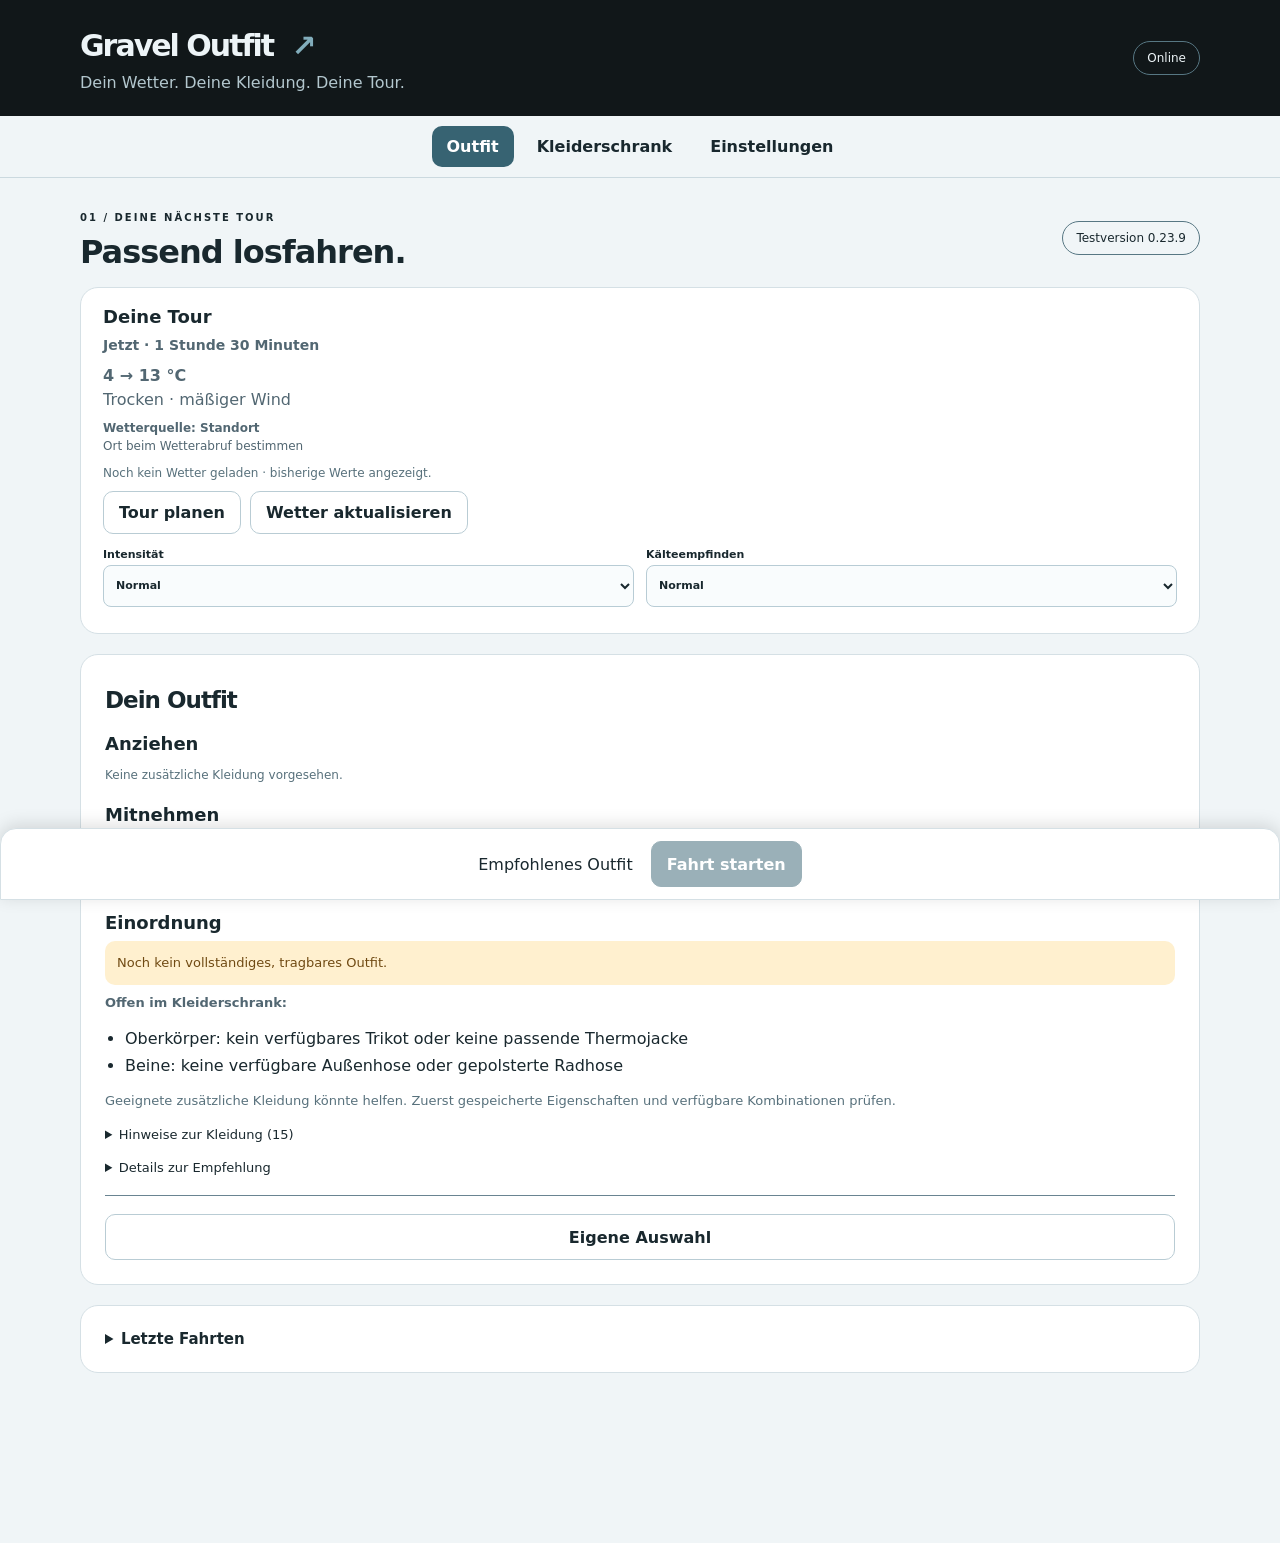
==== commit 5cd3359d: "Add files via upload" ====
--- a/index.html
+++ b/index.html
@@ -1,8 +1,8 @@
 <!doctype html>
-<html lang="de"><head><meta charset="utf-8"><meta name="viewport" content="width=device-width,initial-scale=1,viewport-fit=cover"><meta name="theme-color" content="#111719"><title>Gravel Outfit</title><link rel="manifest" href="./manifest.webmanifest"><link rel="icon" type="image/png" href="./icon-192.png"><link rel="apple-touch-icon" sizes="180x180" href="./icon-180.png"><link rel="stylesheet" href="./style.css?v=0.23.8"><script defer="" src="./excel-rules.js?v=0.23.8"></script><script defer="" src="./weather.js?v=0.23.8"></script><script defer="" src="./route.js?v=0.23.8"></script><script defer="" src="./planning.js?v=0.23.8"></script><script defer="" src="./personal.js?v=0.23.8"></script><script defer="" src="./history-weather.js?v=0.23.8"></script><script defer="" src="./history-ui.js?v=0.23.8"></script><script defer="" src="./season-learning.js?v=0.23.8"></script><script defer="" src="./tour-rules.js?v=0.23.8"></script><script defer="" src="./core.js?v=0.23.8"></script><script defer="" src="./ui-planning.js?v=0.23.8"></script><script defer="" src="./app.js?v=0.23.8"></script></head>
+<html lang="de"><head><meta charset="utf-8"><meta name="viewport" content="width=device-width,initial-scale=1,viewport-fit=cover"><meta name="theme-color" content="#111719"><title>Gravel Outfit</title><link rel="manifest" href="./manifest.webmanifest"><link rel="icon" type="image/png" href="./icon-192.png"><link rel="apple-touch-icon" sizes="180x180" href="./icon-180.png"><link rel="stylesheet" href="./style.css?v=0.23.9"><script defer="" src="./excel-rules.js?v=0.23.9"></script><script defer="" src="./weather.js?v=0.23.9"></script><script defer="" src="./route.js?v=0.23.9"></script><script defer="" src="./planning.js?v=0.23.9"></script><script defer="" src="./personal.js?v=0.23.9"></script><script defer="" src="./history-weather.js?v=0.23.9"></script><script defer="" src="./history-ui.js?v=0.23.9"></script><script defer="" src="./season-learning.js?v=0.23.9"></script><script defer="" src="./tour-rules.js?v=0.23.9"></script><script defer="" src="./core.js?v=0.23.9"></script><script defer="" src="./ui-planning.js?v=0.23.9"></script><script defer="" src="./app.js?v=0.23.9"></script></head>
 <body><header><div><span class="eyebrow">READY FOR THE NEXT RIDE</span><h1>Gravel Outfit<span>↗</span></h1><p>Dein Wetter. Deine Kleidung. Deine Tour.</p></div><span id="connection" role="status">Verbindung wird geprüft …</span></header>
 <nav aria-label="Hauptnavigation"><button data-tab="outfit" aria-current="page">Outfit</button><button data-tab="wardrobe">Kleiderschrank</button><button data-tab="settings">Einstellungen</button></nav>
-<main><p id="message" role="status" aria-live="polite"></p><section id="outfit"><div class="heading"><div><span class="eyebrow">01 / DEINE NÄCHSTE TOUR</span><h2>Passend losfahren.</h2></div><span class="badge">Testversion 0.23.8</span></div><div id="outfit-overview"><div id="tour-summary" class="panel"></div></div><div class="layout outfit-layout"><form id="weather" class="panel" hidden=""><div class="heading"><h3 tabindex="-1" id="planning-title">Tour planen</h3><button type="button" id="planning-back">Zurück</button></div><input type="hidden" id="weather-source" value="device"><section id="laundry-notice" class="note" aria-labelledby="laundry-title" hidden><strong id="laundry-title">Sind diese Teile wieder verfügbar?</strong><p>Die 48 Stunden sind vorbei. Prüfe kurz, was du schon wieder tragen kannst.</p><div id="laundry-items"></div></section><p id="laundry-plan-status" role="status"></p><div class="planning-options" role="group" aria-label="Tourplanung"><button type="button" id="choose-route" aria-pressed="false">GPX-Planung</button><button type="button" id="choose-manual" aria-pressed="false">Manuelles Wetter</button></div><p id="weather-source-info" class="muted"></p><button type="button" id="choose-device" class="text-button" hidden="">Aktueller Standort</button><div id="source-panels"><div id="route-controls" class="route-controls"><label class="file">Komoot-GPX-Datei auswählen<input id="route-file" type="file" accept=".gpx,application/gpx+xml,application/xml,text/xml"></label><details><summary>Hinweis</summary><p>Die GPX-Strecke wird lokal gespeichert. Beim Wetterabruf werden bis zu zwölf gerundete Streckenpunkte an Open-Meteo übertragen. Ein Komoot-Login ist nicht nötig.</p></details><div id="route-info"></div><button type="button" id="route-remove" hidden="">GPX-Strecke entfernen</button></div><details id="manual-weather" hidden=""><summary>Manuelles Wetter</summary><p>Start- und Endtemperatur, Wind und Regen selbst festlegen. Diese Werte ersetzen die automatische Prognose nach dem Übernehmen. Für Wind und Regen die stärksten erwarteten Bedingungen der Tour wählen. Ein zwischenzeitlicher Temperaturverlauf wird dabei nicht automatisch ergänzt.</p><div class="grid temperature-grid tour-temperatures"><label for="weather-startTemp">Außentemperatur Tourstart <output id="weather-startTemp-value" for="weather-startTemp">4 °C</output><input id="weather-startTemp" aria-label="Außentemperatur Tourstart" aria-describedby="weather-startTemp-value" name="startTemp" type="range" min="-10" max="40" step="1" value="4"><span class="range-scale"><span>−10 °C</span><span>+40 °C</span></span></label><label for="weather-endTemp">Außentemperatur Tourende <output id="weather-endTemp-value" for="weather-endTemp">13 °C</output><input id="weather-endTemp" aria-label="Außentemperatur Tourende" aria-describedby="weather-endTemp-value" name="endTemp" type="range" min="-10" max="40" step="1" value="13"><span class="range-scale"><span>−10 °C</span><span>+40 °C</span></span></label></div><label>Wind<select name="wind"><option value="0">Schwach · bis 15 km/h</option><option value="1">Mäßig · 16–30 km/h</option><option value="2">Stark · über 30 km/h</option></select></label><label>Niederschlag<select name="rain"><option value="0">Trocken</option><option value="1">Schauer</option><option value="2">Dauerregen</option></select></label><label><input name="fog" type="checkbox"> Nebel erwartet</label><label>Lichtverhältnisse<select name="light"><option value="auto">Aus Wetterdaten, falls verfügbar</option><option value="day">Tageslicht</option><option value="twilight">Dämmerung</option><option value="night">Dunkelheit</option></select></label><button type="submit" id="manual-apply" class="primary" hidden="">Manuelle Wetterwerte übernehmen</button></details></div><section class="tour-schedule" aria-label="Startzeit und Dauer"><label>Startzeit<select id="forecast-mode"><option value="now">Jetzt</option><option value="planned">Planen</option></select></label><div id="forecast-date-label" hidden=""><label>Datum<input id="forecast-day" type="date"></label><label>Uhrzeit<select id="forecast-time" aria-label="Uhrzeit in 30-Minuten-Schritten"></select></label></div><input id="forecast-date" type="hidden"><label><span id="ride-duration-label">Dauer</span><select id="ride-minutes" required=""></select></label><div id="route-timing"><div id="route-plan" hidden=""><label>Streckenart<select id="route-kind"><option value="single">Durchgehende Tour</option><option value="outback">Hin- und Rückfahrt</option></select></label><details id="route-plan-hint"><summary>Hinweis zur GPX-Strecke</summary><p>Für Hin- und Rückfahrt muss die GPX-Datei die Hinfahrt beschreiben. Die Rückfahrt wird in umgekehrter Richtung berechnet.</p></details><div id="return-plan" hidden=""><label>Fahrtdauer Rückfahrt<select id="return-minutes"></select></label><label id="stay-label">Aufenthalt am Wendepunkt<select id="stay-minutes"></select></label><div id="return-clock" hidden><label>Datum Rückfahrt<input id="return-day" type="date"></label><label>Antritt Rückweg<select id="return-time" aria-label="Rückfahrtzeit in 30-Minuten-Schritten"></select></label></div><details><summary>Hinweis</summary><p>Der Aufenthalt verschiebt die Rückfahrt. Sein Wetter wird ebenfalls berücksichtigt; die tatsächliche Auskühlung während einer Pause wird nicht individuell berechnet.</p></details></div></div></div><div id="plan-preview" role="status" aria-live="polite"></div></section><input name="effort" type="hidden" value="1"><input name="cold" type="hidden" value="1"><input name="duration" type="hidden" value="1"><div id="planning-optional"><details><summary>Optionale Schutzkleidung</summary><p class="muted">Automatisch lässt unnötige Zonen bei Wärme frei. „Keine …“ bleibt auch bei Kälte eine bewusste Auswahl; fehlender Schutz wird dann angezeigt.</p><label>Handschuhe<select name="opt-hands"><option value="auto">Automatisch</option><option value="none">Keine Handschuhe</option></select></label><label>Mütze<select name="opt-cap"><option value="auto">Automatisch</option><option value="none">Keine Mütze</option></select></label><label>Halstuch<select name="opt-buff"><option value="auto">Automatisch</option><option value="none">Kein Halstuch</option></select></label><label>Armlinge<select name="opt-arms"><option value="auto">Automatisch</option><option value="none">Keine Armlinge</option></select></label><label>Überschuhe<select name="opt-covers"><option value="auto">Automatisch</option><option value="none">Keine Überschuhe</option></select></label></details></div><details class="planning-details"><summary>Wetterdetails und Datenschutz</summary><p id="weather-privacy"></p><p id="forecast-location" role="status"></p><p id="forecast-timezone" class="muted"></p><div id="forecast-source"></div></details><button type="button" id="weather-auto" hidden="">Wetter laden</button><p id="forecast-status" role="status" aria-live="polite"></p><button type="button" id="planning-save" class="primary">Speichern</button></form><div id="outfit-results"><div id="recommendation" class="panel"></div><div id="ride" class="panel"></div></div></div><details id="ride-history" class="panel"><summary>Letzte Fahrten</summary><div id="rides"></div></details><div id="tour-bar" class="panel" aria-label="Toursteuerung"></div></section>
+<main><p id="message" role="status" aria-live="polite"></p><section id="outfit"><div class="heading"><div><span class="eyebrow">01 / DEINE NÄCHSTE TOUR</span><h2>Passend losfahren.</h2></div><span class="badge">Testversion 0.23.9</span></div><div id="outfit-overview"><div id="tour-summary" class="panel"></div></div><div class="layout outfit-layout"><form id="weather" class="panel" hidden=""><div class="heading"><h3 tabindex="-1" id="planning-title">Tour planen</h3><button type="button" id="planning-back">Zurück</button></div><input type="hidden" id="weather-source" value="device"><section id="laundry-notice" class="note" aria-labelledby="laundry-title" hidden><strong id="laundry-title">Sind diese Teile wieder verfügbar?</strong><p>Die 48 Stunden sind vorbei. Prüfe kurz, was du schon wieder tragen kannst.</p><div id="laundry-items"></div></section><p id="laundry-plan-status" role="status"></p><div class="planning-options" role="group" aria-label="Tourplanung"><button type="button" id="choose-route" aria-pressed="false">GPX-Planung</button><button type="button" id="choose-manual" aria-pressed="false">Manuelles Wetter</button></div><p id="weather-source-info" class="muted"></p><button type="button" id="choose-device" class="text-button" hidden="">Aktueller Standort</button><div id="source-panels"><div id="route-controls" class="route-controls"><label class="file">Komoot-GPX-Datei auswählen<input id="route-file" type="file" accept=".gpx,application/gpx+xml,application/xml,text/xml"></label><details><summary>Hinweis</summary><p>Die GPX-Strecke wird lokal gespeichert. Beim Wetterabruf werden bis zu zwölf gerundete Streckenpunkte an Open-Meteo übertragen. Ein Komoot-Login ist nicht nötig.</p></details><div id="route-info"></div><button type="button" id="route-remove" hidden="">GPX-Strecke entfernen</button></div><details id="manual-weather" hidden=""><summary>Manuelles Wetter</summary><p>Start- und Endtemperatur, Wind und Regen selbst festlegen. Diese Werte ersetzen die automatische Prognose nach dem Übernehmen. Für Wind und Regen die stärksten erwarteten Bedingungen der Tour wählen. Ein zwischenzeitlicher Temperaturverlauf wird dabei nicht automatisch ergänzt.</p><div class="grid temperature-grid tour-temperatures"><label for="weather-startTemp">Außentemperatur Tourstart <output id="weather-startTemp-value" for="weather-startTemp">4 °C</output><input id="weather-startTemp" aria-label="Außentemperatur Tourstart" aria-describedby="weather-startTemp-value" name="startTemp" type="range" min="-10" max="40" step="1" value="4"><span class="range-scale"><span>−10 °C</span><span>+40 °C</span></span></label><label for="weather-endTemp">Außentemperatur Tourende <output id="weather-endTemp-value" for="weather-endTemp">13 °C</output><input id="weather-endTemp" aria-label="Außentemperatur Tourende" aria-describedby="weather-endTemp-value" name="endTemp" type="range" min="-10" max="40" step="1" value="13"><span class="range-scale"><span>−10 °C</span><span>+40 °C</span></span></label></div><label>Wind<select name="wind"><option value="0">Schwach · bis 15 km/h</option><option value="1">Mäßig · 16–30 km/h</option><option value="2">Stark · über 30 km/h</option></select></label><label>Niederschlag<select name="rain"><option value="0">Trocken</option><option value="1">Schauer</option><option value="2">Dauerregen</option></select></label><label><input name="fog" type="checkbox"> Nebel erwartet</label><label>Lichtverhältnisse<select name="light"><option value="auto">Aus Wetterdaten, falls verfügbar</option><option value="day">Tageslicht</option><option value="twilight">Dämmerung</option><option value="night">Dunkelheit</option></select></label><button type="submit" id="manual-apply" class="primary" hidden="">Manuelle Wetterwerte übernehmen</button></details></div><section class="tour-schedule" aria-label="Startzeit und Dauer"><label>Startzeit<select id="forecast-mode"><option value="now">Jetzt</option><option value="planned">Planen</option></select></label><div id="forecast-date-label" hidden=""><label>Datum<input id="forecast-day" type="date"></label><label>Uhrzeit<select id="forecast-time" aria-label="Uhrzeit in 30-Minuten-Schritten"></select></label></div><input id="forecast-date" type="hidden"><label><span id="ride-duration-label">Dauer</span><select id="ride-minutes" required=""></select></label><div id="route-timing"><div id="route-plan" hidden=""><label>Streckenart<select id="route-kind"><option value="single">Durchgehende Tour</option><option value="outback">Hin- und Rückfahrt</option></select></label><details id="route-plan-hint"><summary>Hinweis zur GPX-Strecke</summary><p>Für Hin- und Rückfahrt muss die GPX-Datei die Hinfahrt beschreiben. Die Rückfahrt wird in umgekehrter Richtung berechnet.</p></details><div id="return-plan" hidden=""><label>Fahrtdauer Rückfahrt<select id="return-minutes"></select></label><label id="stay-label">Aufenthalt am Wendepunkt<select id="stay-minutes"></select></label><div id="return-clock" hidden><label>Datum Rückfahrt<input id="return-day" type="date"></label><label>Antritt Rückweg<select id="return-time" aria-label="Rückfahrtzeit in 30-Minuten-Schritten"></select></label></div><details><summary>Hinweis</summary><p>Der Aufenthalt verschiebt die Rückfahrt. Sein Wetter wird ebenfalls berücksichtigt; die tatsächliche Auskühlung während einer Pause wird nicht individuell berechnet.</p></details></div></div></div><div id="plan-preview" role="status" aria-live="polite"></div></section><input name="effort" type="hidden" value="1"><input name="cold" type="hidden" value="1"><input name="duration" type="hidden" value="1"><div id="planning-optional"><details><summary>Optionale Schutzkleidung</summary><p class="muted">Automatisch lässt unnötige Zonen bei Wärme frei. „Keine …“ bleibt auch bei Kälte eine bewusste Auswahl; fehlender Schutz wird dann angezeigt.</p><label>Handschuhe<select name="opt-hands"><option value="auto">Automatisch</option><option value="none">Keine Handschuhe</option></select></label><label>Mütze<select name="opt-cap"><option value="auto">Automatisch</option><option value="none">Keine Mütze</option></select></label><label>Halstuch<select name="opt-buff"><option value="auto">Automatisch</option><option value="none">Kein Halstuch</option></select></label><label>Armlinge<select name="opt-arms"><option value="auto">Automatisch</option><option value="none">Keine Armlinge</option></select></label><label>Überschuhe<select name="opt-covers"><option value="auto">Automatisch</option><option value="none">Keine Überschuhe</option></select></label></details></div><details class="planning-details"><summary>Wetterdetails und Datenschutz</summary><p id="weather-privacy"></p><p id="forecast-location" role="status"></p><p id="forecast-timezone" class="muted"></p><div id="forecast-source"></div></details><button type="button" id="weather-auto" hidden="">Wetter laden</button><p id="forecast-status" role="status" aria-live="polite"></p><button type="button" id="planning-save" class="primary">Speichern</button></form><div id="outfit-results"><div id="recommendation" class="panel"></div><div id="ride" class="panel"></div></div></div><details id="ride-history" class="panel"><summary>Letzte Fahrten</summary><div id="rides"></div></details><div id="tour-bar" class="panel" aria-label="Toursteuerung"></div></section>
 <section id="wardrobe" hidden=""><div class="heading"><div><span class="eyebrow">02 / DEINE AUSRÜSTUNG</span><h2>Bereit, wenn du es bist.</h2></div><button id="new" class="primary">+ Kleidungsstück</button></div><div class="toolbar"><label>Suche<input id="search" type="search" placeholder="Modell oder Art"></label><label>Ansicht<select id="filter"><option value="active">Aktiver Bestand</option><option value="available">Verfügbar</option><option value="laundry">In Wäsche</option><option value="unavailable">Nicht verfügbar</option><option value="archived">Archiv</option><option value="all">Alle</option></select></label></div><details class="panel"><summary>Meine Körpermaße</summary><form id="measurements"><div class="grid" id="measurement-fields"></div><button class="primary">Körpermaße speichern</button><p id="measurement-status" role="status"></p></form></details><label>Sortierung<select id="wardrobe-sort"><option value="zone">Körperzone und Schicht</option><option value="season">Saison</option></select></label><p id="count"></p><div id="items" class="wardrobe-list"></div></section>
-<section id="settings" hidden=""><span class="eyebrow">03 / ALLES AUF DEINEM GERÄT</span><h2>Deine Daten bleiben bei dir.</h2><div class="panel"><h3>JSON-Datensicherung</h3><p>Bestand, Pflegehistorie, Wetter, Fahrten und gegebenenfalls die gespeicherte GPX-Strecke als Datei sichern. Ein Import ersetzt alle aktuellen Daten nach Bestätigung.</p><div class="actions"><button id="export" class="primary">Sicherung exportieren</button><label class="file">Sicherung importieren<input id="import" type="file" accept=".json,application/json"></label></div></div><div class="panel"><h3>Darstellung</h3><label>Farbmodus<select id="appearance"><option value="auto">Wie das Gerät</option><option value="light">Hell</option><option value="dark">Dunkel</option></select></label><h3>Offline &amp; Installation</h3><p id="offline">Offline-Speicher wird vorbereitet …</p><p>Einmal online vollständig öffnen. Danach funktioniert die App ohne Internet. Auf dem iPhone: Teilen → Zum Home-Bildschirm. In unterstützten Browsern: App installieren.</p><button id="install" hidden="">App installieren</button><button id="persist">Dauerhafte Speicherung anfragen</button><p id="storage"></p><p>Zur Anzeige des Ortsnamens werden beim Standortwetter gerundete Koordinaten an BigDataCloud gesendet. Keine Cloud-Synchronisierung. Browserdaten können gelöscht werden: regelmäßig eine Sicherung exportieren.</p></div><div class="panel"><h3>Richtwerte und Erfahrungen</h3><p>Grundlage: Radbekleidung_KI_2.xlsx, Stand 31.10.2026. Bestehende Kleidung und Erfahrungen bleiben erhalten. Aus Kategorien werden keine neuen Kleidungsstücke erzeugt.</p><label><input id="learning-enabled" type="checkbox"> Empfehlungen je Körperzone anhand neuer Fahrtrückmeldungen behutsam anpassen</label><p>Die Tabelle gibt die Grundkombination vor. Deine geänderten Temperaturbereiche und Erfahrungen passen sie an.</p><details><summary>Trainingsintensität</summary><p>Normal verwendet die neuen Richtwerte. Locker wird etwas wärmer, sportlich etwas leichter geplant. Deine Intensität bleibt bei den Fahrtrückmeldungen berücksichtigt. Die frühere Excel-Intensitätstabelle wird nicht mehr verwendet.</p></details><details><summary>Farben und Schutzschicht</summary><p>Grüne Kategorien sind laut neuer Tabelle vorhanden, rote Zielteile fehlen noch. Gelb kennzeichnet vorgesehene Ersatzkombinationen. Die Empfehlung verwendet ausschließlich deinen aktiven, verfügbaren Bestand. Nässeschutz gilt bei Regen in allen Temperaturstufen und kann über dem Toplayer getragen werden; Windschutz ersetzt keine Wärmeisolierung. Genau 0 °C verwendet die kältere der überlappenden Stufen.</p></details></div><div class="panel"><h3>Über diese Version</h3><p>Gravel Outfit 0.23.8 · HTML, CSS, JavaScript und IndexedDB. Empfehlungen bewerten verfügbare Schichtkombinationen. Wärme und Atmungsaktivität sind aus der Kleidungsfunktion abgeleitete Richtwerte. Neue Fahrtrückmeldungen passen bei aktivierter Lernfunktion die persönliche Temperatureinschätzung für jede Körperzone getrennt und schrittweise an. Die neue Tabelle ist die einzige Excel-Regelquelle. Persönliche Bereiche und Erfahrungen bleiben erhalten.</p></div></section></main>
+<section id="settings" hidden=""><span class="eyebrow">03 / ALLES AUF DEINEM GERÄT</span><h2>Deine Daten bleiben bei dir.</h2><div class="panel"><h3>JSON-Datensicherung</h3><p>Bestand, Pflegehistorie, Wetter, Fahrten und gegebenenfalls die gespeicherte GPX-Strecke als Datei sichern. Ein Import ersetzt alle aktuellen Daten nach Bestätigung.</p><div class="actions"><button id="export" class="primary">Sicherung exportieren</button><label class="file">Sicherung importieren<input id="import" type="file" accept=".json,application/json"></label></div></div><div class="panel"><h3>Darstellung</h3><label>Farbmodus<select id="appearance"><option value="auto">Wie das Gerät</option><option value="light">Hell</option><option value="dark">Dunkel</option></select></label><h3>Offline &amp; Installation</h3><p id="offline">Offline-Speicher wird vorbereitet …</p><p>Einmal online vollständig öffnen. Danach funktioniert die App ohne Internet. Auf dem iPhone: Teilen → Zum Home-Bildschirm. In unterstützten Browsern: App installieren.</p><button id="install" hidden="">App installieren</button><button id="persist">Dauerhafte Speicherung anfragen</button><p id="storage"></p><p>Zur Anzeige des Ortsnamens werden beim Standortwetter gerundete Koordinaten an BigDataCloud gesendet. Keine Cloud-Synchronisierung. Browserdaten können gelöscht werden: regelmäßig eine Sicherung exportieren.</p></div><div class="panel"><h3>Richtwerte und Erfahrungen</h3><p>Grundlage: Radbekleidung_KI_2.xlsx, Stand 31.10.2026. Bestehende Kleidung und Erfahrungen bleiben erhalten. Aus Kategorien werden keine neuen Kleidungsstücke erzeugt.</p><label><input id="learning-enabled" type="checkbox"> Empfehlungen je Körperzone anhand neuer Fahrtrückmeldungen behutsam anpassen</label><p>Die Tabelle gibt die Grundkombination vor. Deine geänderten Temperaturbereiche und Erfahrungen passen sie an.</p><details><summary>Trainingsintensität</summary><p>Normal verwendet die neuen Richtwerte. Locker wird etwas wärmer, sportlich etwas leichter geplant. Deine Intensität bleibt bei den Fahrtrückmeldungen berücksichtigt. Die frühere Excel-Intensitätstabelle wird nicht mehr verwendet.</p></details><details><summary>Farben und Schutzschicht</summary><p>Grüne Kategorien sind laut neuer Tabelle vorhanden, rote Zielteile fehlen noch. Gelb kennzeichnet vorgesehene Ersatzkombinationen. Die Empfehlung verwendet ausschließlich deinen aktiven, verfügbaren Bestand. Nässeschutz gilt bei Regen in allen Temperaturstufen und kann über dem Toplayer getragen werden; Windschutz ersetzt keine Wärmeisolierung. Genau 0 °C verwendet die kältere der überlappenden Stufen.</p></details></div><div class="panel"><h3>Über diese Version</h3><p>Gravel Outfit 0.23.9 · HTML, CSS, JavaScript und IndexedDB. Empfehlungen bewerten verfügbare Schichtkombinationen. Wärme und Atmungsaktivität sind aus der Kleidungsfunktion abgeleitete Richtwerte. Neue Fahrtrückmeldungen passen bei aktivierter Lernfunktion die persönliche Temperatureinschätzung für jede Körperzone getrennt und schrittweise an. Die neue Tabelle ist die einzige Excel-Regelquelle. Persönliche Bereiche und Erfahrungen bleiben erhalten.</p></div></section></main>
 <dialog id="editor"><form id="itemform"><div class="heading"><h2 id="editor-title">Kleidungsstück</h2><button type="button" id="close" aria-label="Schließen">✕</button></div><input name="id" type="hidden"><label>Hersteller<input name="manufacturer" maxlength="120" placeholder="Nicht hinterlegt"></label><label>Modell<input name="model" maxlength="160" required="" placeholder="Modell oder Bezeichnung"></label><label>Größe<select name="size"><option value="">Nicht angegeben</option><optgroup label="Buchstabengrößen"><option>M</option><option>L</option><option>XL</option><option>XXL</option></optgroup><optgroup label="Konfektionsgrößen"><option>44</option><option>46</option><option>48</option><option>50</option><option>52</option><option>54</option><option>56</option><option>58</option><option>60</option><option>62</option><option>64</option></optgroup><optgroup label="Schlanke Langgrößen"><option>90</option><option>94</option><option>98</option><option>102</option><option>106</option><option>110</option><option>114</option><option>118</option></optgroup></select></label><label>Saison<select name="season"><option value="">Automatisch aus deinem Temperaturbereich</option><option>Ganzjährig</option><option>Frühling</option><option>Sommer</option><option>Herbst</option><option>Winter</option></select></label><label>Bekleidungskategorie<select name="layer"></select></label><label>Art<select name="type"></select></label><label id="length-label">Ärmel- / Beinlänge<select name="length"></select></label><p id="length-hint" class="muted"></p><div class="grid temperature-grid"><label for="item-min">Dein Startbereich ab <output id="item-min-value" for="item-min">12 °C</output><input id="item-min" aria-label="Geeignet ab" aria-describedby="item-min-value" name="min" type="range" min="-25" max="50" step="1"><span class="range-scale"><span>−25 °C</span><span>50 °C</span></span></label><label for="item-max">Dein Startbereich bis <output id="item-max-value" for="item-max">35 °C</output><input id="item-max" aria-label="Geeignet bis" aria-describedby="item-max-value" name="max" type="range" min="-25" max="50" step="1"><span class="range-scale"><span>−25 °C</span><span>50 °C</span></span></label></div><div class="actions"><label><input name="wind" type="checkbox"> Winddicht</label><label><input name="rain" type="checkbox"> Wasserdicht</label><label><input name="waterRepellent" type="checkbox"> Wasserabweisend</label></div><p class="muted">Wasserabweisend schützt begrenzt vor Schauern. Wasserdicht ist eine eigene Eigenschaft für anhaltenden Regen.</p><div id="item-learning-range" class="note"></div><label id="visibility-label"><input name="visibilityPriority" type="checkbox"> Gute Sichtbarkeit bei Dämmerung, Dunkelheit und Nebel</label><label>Verfügbarkeit<select name="status"><option value="available">Verfügbar</option><option value="laundry">In Wäsche</option><option value="unavailable">Nicht verfügbar</option></select></label><p class="muted">Gespeicherte Temperatur-Zwischenwerte bleiben beim Bearbeiten anderer Angaben unverändert.</p><label>Notizen<textarea name="notes" maxlength="2000"></textarea></label><button class="primary">Speichern</button></form></dialog><dialog id="properties"><div class="heading"><h2 id="properties-title">Eigenschaften</h2><button id="properties-close" aria-label="Eigenschaften schließen">✕</button></div><div id="properties-content"></div><button id="properties-edit">Im Kleiderschrank bearbeiten</button></dialog><noscript>Bitte JavaScript aktivieren, um Gravel Outfit zu verwenden.</noscript></body></html>
